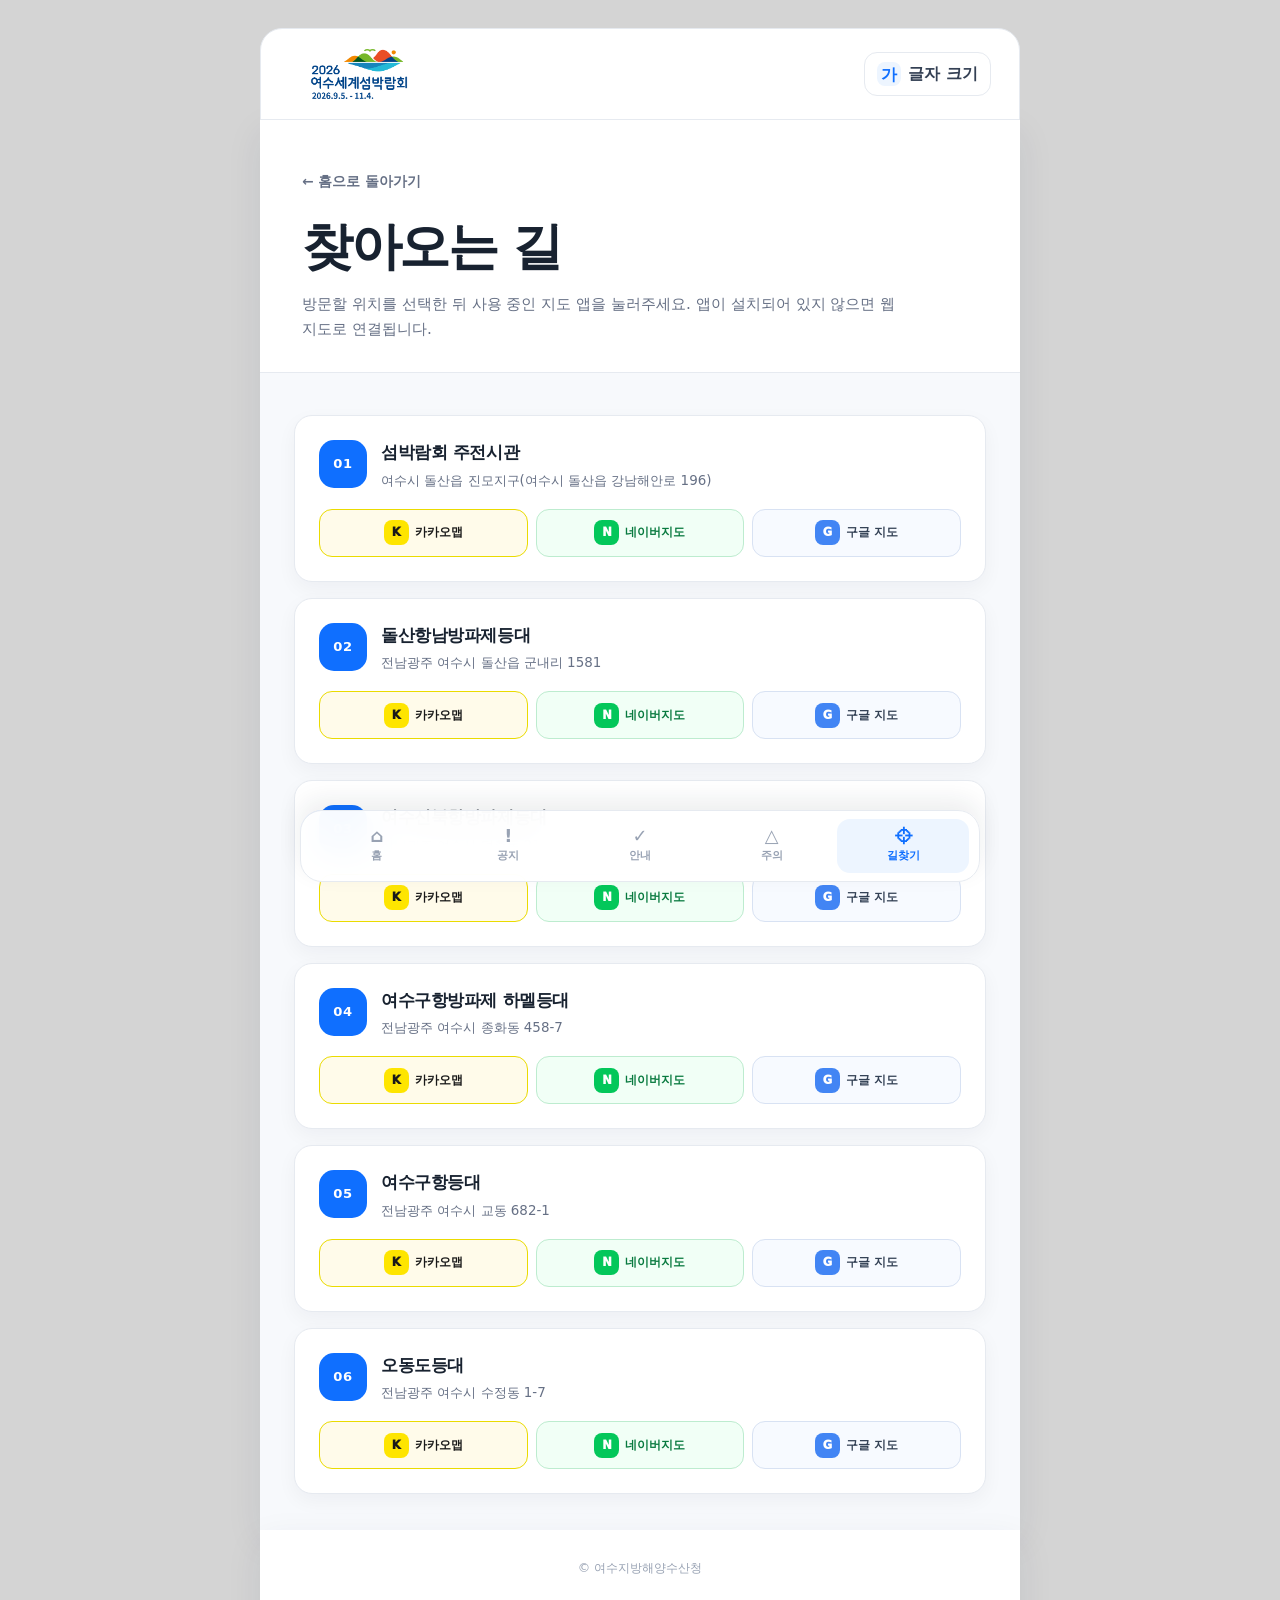
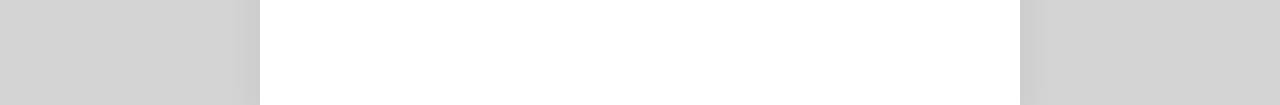
==== navigator.html @ f9932576 "Add files via upload" ====
<!doctype html>
<html lang="ko">
<head>
  <meta charset="utf-8" />
  <meta name="viewport" content="width=device-width, initial-scale=1, viewport-fit=cover" />
  <meta name="theme-color" content="#0f6fff" />
  <meta name="description" content="등대 스탬프 투어 찾아오는 길" />
  <title>찾아오는 길 | 등대 스탬프 투어</title>
  <link rel="stylesheet" href="assets/style.css" />
</head>
<body>
  <a class="skip-link" href="#main">본문 바로가기</a>

  <header class="topbar">
    <div class="topbar__inner">
      <a class="brand" href="index.html#home" aria-label="홈으로 이동">
        <img class="brand__logo" src="assets/logo.png" alt="등대 로고" />
      </a>

      <button class="size-button" id="sizeButton" type="button" aria-haspopup="true" aria-expanded="false">
        <span aria-hidden="true">가</span>
        <span>글자 크기</span>
      </button>
    </div>

    <div class="size-panel" id="sizePanel" hidden>
      <div class="size-panel__inner" role="group" aria-label="글자 크기 설정">
        <button type="button" data-font-size="small">작게</button>
        <button type="button" data-font-size="normal" class="is-active">중간</button>
        <button type="button" data-font-size="large">크게</button>
      </div>
    </div>
  </header>

  <main id="main" class="directions-page">
    <section class="directions-hero" aria-labelledby="directions-title">
      <a class="back-link" href="index.html#home">← 홈으로 돌아가기</a>
      <h1 id="directions-title">찾아오는 길</h1>
      <p>방문할 위치를 선택한 뒤 사용 중인 지도 앱을 눌러주세요. 앱이 설치되어 있지 않으면 웹 지도로 연결됩니다.</p>
    </section>

    <section class="location-section" aria-label="방문 위치 6곳">
        <article class="location-card">
          <div class="location-card__top">
            <span class="location-card__number">01</span>
            <div>
              <h2>섬박람회 주전시관</h2>
              <p>여수시 돌산읍 진모지구(여수시 돌산읍 강남해안로 196)</p>
            </div>
          </div>
          <div class="map-links" aria-label="섬박람회 주전시관 지도 앱 선택">
            <a class="map-link map-link--kakao" href="https://kko.to/amOU0Bda1K" target="_blank" rel="noopener noreferrer">
              <span aria-hidden="true">K</span>
              <strong>카카오맵</strong>
            </a>
            <a class="map-link map-link--naver" href="https://naver.me/xgN2xpvD" data-map-app="naver" data-query="2026 여수세계섬박람회 주전시관 돌산 진모지구" target="_blank" rel="noopener noreferrer">
              <span aria-hidden="true">N</span>
              <strong>네이버지도</strong>
            </a>
            <a class="map-link map-link--google" href="https://maps.app.goo.gl/Ly53CxKWRduVrEa26" target="_blank" rel="noopener noreferrer">
              <span aria-hidden="true">G</span>
              <strong>구글 지도</strong>
            </a>
          </div>
        </article>

        <article class="location-card">
          <div class="location-card__top">
            <span class="location-card__number">02</span>
            <div>
              <h2>돌산항남방파제등대</h2>
              <p>전남광주 여수시 돌산읍 군내리 1581</p>
            </div>
          </div>
          <div class="map-links" aria-label="돌산항남방파제등대 지도 앱 선택">
            <a class="map-link map-link--kakao" href="https://kko.to/vy3U2Gr7LW" target="_blank" rel="noopener noreferrer">
              <span aria-hidden="true">K</span>
              <strong>카카오맵</strong>
            </a>
            <a class="map-link map-link--naver" href="https://naver.me/x3HeuIzG" data-map-app="naver" data-query="전남 여수시 돌산항남방파제등대" target="_blank" rel="noopener noreferrer">
              <span aria-hidden="true">N</span>
              <strong>네이버지도</strong>
            </a>
            <a class="map-link map-link--google" href="https://maps.app.goo.gl/JdUj517x11EHz7at6" target="_blank" rel="noopener noreferrer">
              <span aria-hidden="true">G</span>
              <strong>구글 지도</strong>
            </a>
          </div>
        </article>

        <article class="location-card">
          <div class="location-card__top">
            <span class="location-card__number">03</span>
            <div>
              <h2>여수신북항방파제등대</h2>
              <p>전남광주 여수시 덕충동 2101</p>
            </div>
          </div>
          <div class="map-links" aria-label="여수신북항방파제등대 지도 앱 선택">
            <a class="map-link map-link--kakao" href="https://kko.to/wto4YJnN1u" target="_blank" rel="noopener noreferrer">
              <span aria-hidden="true">K</span>
              <strong>카카오맵</strong>
            </a>
            <a class="map-link map-link--naver" href="https://naver.me/G8fBIn9X" data-map-app="naver" data-query="전남 여수시 여수신북항방파제등대" target="_blank" rel="noopener noreferrer">
              <span aria-hidden="true">N</span>
              <strong>네이버지도</strong>
            </a>
            <a class="map-link map-link--google" href="https://maps.app.goo.gl/259qPGSREyoERhuL6" target="_blank" rel="noopener noreferrer">
              <span aria-hidden="true">G</span>
              <strong>구글 지도</strong>
            </a>
          </div>
        </article>

        <article class="location-card">
          <div class="location-card__top">
            <span class="location-card__number">04</span>
            <div>
              <h2>여수구항방파제 하멜등대</h2>
              <p>전남광주 여수시 종화동 458-7</p>
            </div>
          </div>
          <div class="map-links" aria-label="여수구항방파제 하멜등대 지도 앱 선택">
            <a class="map-link map-link--kakao" href="https://kko.to/TxDoI_19vd" target="_blank" rel="noopener noreferrer">
              <span aria-hidden="true">K</span>
              <strong>카카오맵</strong>
            </a>
            <a class="map-link map-link--naver" href="https://naver.me/x5GoLZUH" data-map-app="naver" data-query="전남 여수시 여수구항방파제 하멜등대" target="_blank" rel="noopener noreferrer">
              <span aria-hidden="true">N</span>
              <strong>네이버지도</strong>
            </a>
            <a class="map-link map-link--google" href="https://maps.app.goo.gl/F24qaDRRSX5vLb628" target="_blank" rel="noopener noreferrer">
              <span aria-hidden="true">G</span>
              <strong>구글 지도</strong>
            </a>
          </div>
        </article>

        <article class="location-card">
          <div class="location-card__top">
            <span class="location-card__number">05</span>
            <div>
              <h2>여수구항등대</h2>
              <p>전남광주 여수시 교동 682-1</p>
            </div>
          </div>
          <div class="map-links" aria-label="여수구항등대 지도 앱 선택">
            <a class="map-link map-link--kakao" href="https://kko.to/DlhVWJBkNm" target="_blank" rel="noopener noreferrer">
              <span aria-hidden="true">K</span>
              <strong>카카오맵</strong>
            </a>
            <a class="map-link map-link--naver" href="https://naver.me/xKEUHQes" data-map-app="naver" data-query="전남 여수시 여수구항등대" target="_blank" rel="noopener noreferrer">
              <span aria-hidden="true">N</span>
              <strong>네이버지도</strong>
            </a>
            <a class="map-link map-link--google" href="https://maps.app.goo.gl/nu5q4J39cWP3yvFu7" target="_blank" rel="noopener noreferrer">
              <span aria-hidden="true">G</span>
              <strong>구글 지도</strong>
            </a>
          </div>
        </article>

        <article class="location-card">
          <div class="location-card__top">
            <span class="location-card__number">06</span>
            <div>
              <h2>오동도등대</h2>
              <p>전남광주 여수시 수정동 1-7</p>
            </div>
          </div>
          <div class="map-links" aria-label="오동도등대 지도 앱 선택">
            <a class="map-link map-link--kakao" href="https://kko.to/uJh3fwNzpU" target="_blank" rel="noopener noreferrer">
              <span aria-hidden="true">K</span>
              <strong>카카오맵</strong>
            </a>
            <a class="map-link map-link--naver" href="https://naver.me/FnmraBPD" data-map-app="naver" data-query="전남 여수시 오동도등대" target="_blank" rel="noopener noreferrer">
              <span aria-hidden="true">N</span>
              <strong>네이버지도</strong>
            </a>
            <a class="map-link map-link--google" href="https://maps.app.goo.gl/HqZv8iDyBfsGEZZH8" target="_blank" rel="noopener noreferrer">
              <span aria-hidden="true">G</span>
              <strong>구글 지도</strong>
            </a>
          </div>
        </article>
    </section>
  </main>

  <nav class="bottom-nav" aria-label="주요 메뉴">
    <a href="index.html#home">
      <span aria-hidden="true">⌂</span>
      <small>홈</small>
    </a>
    <a href="index.html#notice-title">
      <span aria-hidden="true">!</span>
      <small>공지</small>
    </a>
    <a href="index.html#guide-title">
      <span aria-hidden="true">✓</span>
      <small>안내</small>
    </a>
    <a href="index.html#caution-title">
      <span aria-hidden="true">△</span>
      <small>주의</small>
    </a>
    <a href="directions.html" class="is-active" aria-current="page">
      <span aria-hidden="true">⌖</span>
      <small>길찾기</small>
    </a>
  </nav>

  <footer class="footer">
    <p>© 여수지방해양수산청</p>
  </footer>

  <script src="assets/app.js"></script>
</body>
</html>
---- assets/style.css ----
:root {
  --font-scale: 1;
  --page-width: 760px;
  --primary: #0f6fff;
  --primary-dark: #0756cc;
  --text: #182230;
  --muted: #667085;
  --line: #e6eaf0;
  --surface: #ffffff;
  --soft: #f5f8fc;
  --warning: #fff8e6;
  --warning-line: #f4c95d;
  --shadow: 0 12px 34px rgba(23, 43, 77, 0.08);
  --radius-lg: 24px;
  --radius-md: 18px;
  --safe-bottom: env(safe-area-inset-bottom, 0px);
}

* { box-sizing: border-box; }

html {
  scroll-behavior: smooth;
  scroll-padding-top: 16px;
  font-size: calc(16px * var(--font-scale));
}

body {
  margin: 0;
  color: var(--text);
  background: #ffffff;
  font-family: Pretendard, "Noto Sans KR", "Apple SD Gothic Neo", system-ui, -apple-system, BlinkMacSystemFont, "Segoe UI", sans-serif;
  line-height: 1.65;
  word-break: keep-all;
  -webkit-font-smoothing: antialiased;
}

/*
  assets/background.jpg

body {
  background-image: url("./background.jpg");
  background-position: center;
  background-size: cover;
  background-repeat: no-repeat;
  background-attachment: fixed;
}
*/
/* 배경 색 변경 */
body{
  background: #d4d4d4;
  background-size: cover;
  background-repeat: no-repeat;
  background-attachment: fixed;
}

a { color: inherit; }
button, a { -webkit-tap-highlight-color: transparent; }
button { font: inherit; }

.skip-link {
  position: fixed;
  top: -100px;
  left: 16px;
  z-index: 1000;
  padding: 10px 14px;
  border-radius: 10px;
  color: #fff;
  background: #111827;
}
.skip-link:focus { top: 12px; }

/* 배경 색 변경 */
.topbar {
  position: relative;
  z-index: 1;
  border-bottom: 1px solid var(--line);
  background: #fff;
}

.topbar__inner {
  width: min(100%, var(--page-width));
  min-height: 74px;
  margin: 0 auto;
  padding: 10px clamp(18px, 4vw, 28px);
  display: flex;
  align-items: center;
  justify-content: space-between;
  gap: 16px;
}

.brand {
  flex: 0 0 auto;
  display: inline-flex;
  align-items: center;
  text-decoration: none;
}

.brand__logo {
  display: block;
  width: 140px;
  height: 70px;
  object-fit: contain;
}

.size-button {
  min-height: 42px;
  flex: 0 0 auto;
  padding: 8px 12px;
  display: inline-flex;
  align-items: center;
  gap: 7px;
  border: 1px solid var(--line);
  border-radius: 13px;
  color: #344054;
  background: #fff;
  cursor: pointer;
  font-weight: 700;
}

.size-button:hover { background: #f8fafc; }

.size-button span:first-child {
  width: 24px;
  height: 24px;
  display: grid;
  place-items: center;
  border-radius: 8px;
  color: var(--primary);
  background: #edf5ff;
}

.size-panel {
  border-top: 1px solid var(--line);
  background: #fff;
}

.size-panel__inner {
  width: min(100%, var(--page-width));
  margin: 0 auto;
  padding: 10px clamp(18px, 4vw, 28px) 14px;
  display: grid;
  grid-template-columns: repeat(3, 1fr);
  gap: 8px;
}

.size-panel button {
  min-height: 42px;
  border: 1px solid var(--line);
  border-radius: 12px;
  background: #fff;
  cursor: pointer;
  font-weight: 750;
}

.size-panel button.is-active {
  border-color: var(--primary);
  color: var(--primary);
  background: #edf5ff;
}

main,
.footer {
  width: min(100%, var(--page-width));
  margin: 0 auto;
  background: var(--surface);
}

/* 배경 색 변경 */
.hero {
  padding: clamp(30px, 6vw, 48px) clamp(20px, 5vw, 42px);
  color: var(--text);
  border-bottom: 1px solid var(--line);
  /* background: #fff; */
}

.hero::after { content: none; }

.hero__content { position: relative; z-index: 1; }

.hero__eyebrow {
  display: inline-block;
  margin-bottom: 11px;
  color: var(--primary);
  font-size: 0.76rem;
  font-weight: 800;
  letter-spacing: 0.18em;
}

.hero h1 {
  margin: 0;
  font-size: clamp(2rem, 7vw, 3.35rem);
  line-height: 1.17;
  letter-spacing: -0.045em;
}

.hero p {
  max-width: 560px;
  margin: 16px 0 0;
  color: var(--muted);
  font-size: 1rem;
}

.hero__actions { margin-top: 30px; }

.kakao-button {
  width: 100%;
  min-height: 76px;
  padding: 14px 16px;
  display: grid;
  grid-template-columns: 44px 1fr auto;
  align-items: center;
  gap: 13px;
  border-radius: 19px;
  color: #191919;
  background: #fee500;
  text-decoration: none;
  box-shadow: 0 14px 28px rgba(38, 43, 55, 0.2);
  transition: transform 0.18s ease, box-shadow 0.18s ease;
}

.kakao-button:hover,
.kakao-button:focus-visible {
  transform: translateY(-2px);
  box-shadow: 0 18px 34px rgba(38, 43, 55, 0.25);
}

.kakao-button svg {
  width: 42px;
  height: 42px;
  fill: #191919;
}

.kakao-button span:nth-child(2) {
  min-width: 0;
  display: flex;
  flex-direction: column;
}

.kakao-button strong { font-size: 1rem; }
.kakao-button small { margin-top: 2px; color: rgba(25, 25, 25, 0.68); font-size: 0.78rem; }
.kakao-button .arrow { font-size: 1.35rem; font-weight: 900; }

/* 배경 색 변경 밑에까지 둘 다 */
.content-section {
  padding: clamp(38px, 7vw, 58px) clamp(20px, 5vw, 42px);
  border-bottom: 1px solid var(--line);
  background: #fff;
}
.content-section--soft { background: #fff; }

.section-heading {
  margin-bottom: 22px;
  display: flex;
  align-items: center;
  gap: 13px;
}

.section-heading__icon {
  width: 46px;
  height: 46px;
  flex: 0 0 46px;
  display: grid;
  place-items: center;
  border-radius: 15px;
  font-size: 1.2rem;
  font-weight: 900;
}

.section-heading__icon.notice { color: #d84848; background: #fff0f0; }
.section-heading__icon.guide { color: #087a4d; background: #e9f9f1; }
.section-heading__icon.caution { color: #946200; background: #fff5d9; }

.section-heading p {
  margin: 0 0 1px;
  color: var(--primary);
  font-size: 0.72rem;
  font-weight: 850;
  letter-spacing: 0.13em;
}

.section-heading h2 {
  margin: 0;
  font-size: clamp(1.35rem, 4.5vw, 1.8rem);
  line-height: 1.25;
  letter-spacing: -0.03em;
}

.card-list { display: grid; gap: 14px; }

.info-card {
  padding: clamp(19px, 4vw, 24px);
  border: 1px solid var(--line);
  border-radius: var(--radius-md);
  background: #fff;
  box-shadow: 0 7px 20px rgba(16, 24, 40, 0.045);
}

.info-card__meta {
  margin-bottom: 10px;
  display: flex;
  align-items: center;
  justify-content: space-between;
  gap: 12px;
}

.info-card time { color: #98a2b3; font-size: 0.78rem; }

.badge {
  display: inline-flex;
  align-items: center;
  min-height: 25px;
  padding: 3px 9px;
  border-radius: 999px;
  color: var(--primary);
  background: #edf5ff;
  font-size: 0.72rem;
  font-weight: 800;
}

.badge--important { color: #c43232; background: #fff0f0; }
.info-card h3 { margin: 0; font-size: 1.06rem; letter-spacing: -0.02em; }
.info-card p { margin: 8px 0 0; color: var(--muted); font-size: 0.91rem; }

.step-list {
  margin: 0;
  padding: 0;
  list-style: none;
  display: grid;
  gap: 13px;
}

.step-list li {
  padding: 17px;
  display: grid;
  grid-template-columns: 38px 1fr;
  gap: 13px;
  border: 1px solid #deebfa;
  border-radius: 17px;
  background: #fff;
}

.step-list__number {
  width: 38px;
  height: 38px;
  display: grid;
  place-items: center;
  border-radius: 13px;
  color: #fff;
  background: var(--primary);
  font-size: 0.9rem;
  font-weight: 850;
}

.step-list h3 { margin: 1px 0 0; font-size: 1rem; }
.step-list p { margin: 5px 0 0; color: var(--muted); font-size: 0.88rem; }

.caution-box {
  padding: 20px 20px 20px 22px;
  border: 1px solid var(--warning-line);
  border-radius: var(--radius-md);
  background: var(--warning);
}

.caution-box ul { margin: 0; padding-left: 1.25rem; }
.caution-box li + li { margin-top: 8px; }
.caution-box li::marker { color: #b57900; }

/* 배경 색 변경 */
.footer {
  padding: 28px 20px calc(102px + var(--safe-bottom));
  color: #98a2b3;
  background: #fff;
  text-align: center;
  font-size: 0.78rem;
}
.footer p { margin: 0; }

.bottom-nav {
  position: fixed;
  z-index: 60;
  left: 50%;
  bottom: 0;
  width: min(100%, var(--page-width));
  min-height: calc(70px + var(--safe-bottom));
  padding: 8px 10px calc(8px + var(--safe-bottom));
  display: grid;
  grid-template-columns: repeat(5, 1fr);
  border-top: 1px solid var(--line);
  background: rgba(255, 255, 255, 0.96);
  box-shadow: 0 -10px 24px rgba(31, 41, 55, 0.08);
  backdrop-filter: blur(18px);
  transform: translateX(-50%);
}

.bottom-nav a {
  min-height: 54px;
  display: flex;
  flex-direction: column;
  align-items: center;
  justify-content: center;
  gap: 3px;
  border-radius: 13px;
  color: #98a2b3;
  text-decoration: none;
  font-weight: 800;
}

.bottom-nav a span { font-size: 1.12rem; line-height: 1; }
.bottom-nav a small { font-size: 0.68rem; }
.bottom-nav a.is-active { color: var(--primary); background: #edf5ff; }

@media (min-width: 820px) {
  body { padding: 28px 0 0; }
  .topbar { position: relative; top: auto; width: min(calc(100% - 36px), var(--page-width)); margin: 0 auto; border: 1px solid var(--line); border-radius: 22px 22px 0 0; }
  main { box-shadow: var(--shadow); }
  .hero { border-radius: 0; }
  .footer { box-shadow: var(--shadow); }
  .bottom-nav { bottom: 18px; width: min(calc(100% - 36px), 680px); border: 1px solid var(--line); border-radius: 22px; }
  .footer { padding-bottom: 126px; }
}

@media (max-width: 430px) {
  .size-button span:last-child { display: none; }
  .size-button { padding: 8px; }
  .hero { padding-top: 42px; }
}



/* 찾아오는 길 바로가기 */
.directions-button {
  width: 100%;
  min-height: 70px;
  margin-top: 12px;
  padding: 13px 16px;
  display: grid;
  grid-template-columns: 42px 1fr auto;
  align-items: center;
  gap: 13px;
  border: 1px solid #cfe0f8;
  border-radius: 19px;
  color: var(--primary-dark);
  background: #f7fbff;
  text-decoration: none;
  transition: transform 0.18s ease, border-color 0.18s ease, background 0.18s ease;
}

.directions-button:hover,
.directions-button:focus-visible {
  transform: translateY(-2px);
  border-color: var(--primary);
  background: #edf5ff;
}

.directions-button__icon {
  width: 42px;
  height: 42px;
  display: grid;
  place-items: center;
  border-radius: 14px;
  color: #fff;
  background: var(--primary);
  font-size: 1.3rem;
  font-weight: 900;
}

.directions-button span:nth-child(2) {
  min-width: 0;
  display: flex;
  flex-direction: column;
}

.directions-button strong { font-size: 1rem; }
.directions-button small { margin-top: 2px; color: var(--muted); font-size: 0.78rem; }
.directions-button .arrow { font-size: 1.35rem; font-weight: 900; }

/* 찾아오는 길 페이지 */
.directions-page { min-height: 100vh; }

.directions-hero {
  padding: clamp(30px, 6vw, 48px) clamp(20px, 5vw, 42px) 30px;
  border-bottom: 1px solid var(--line);
  background: #fff;
}

.back-link {
  display: inline-flex;
  margin-bottom: 24px;
  color: var(--muted);
  text-decoration: none;
  font-size: 0.86rem;
  font-weight: 750;
}

.back-link:hover,
.back-link:focus-visible { color: var(--primary); }

.directions-hero h1 {
  margin: 0;
  font-size: clamp(2rem, 7vw, 3.2rem);
  line-height: 1.17;
  letter-spacing: -0.045em;
}

.directions-hero p {
  max-width: 600px;
  margin: 15px 0 0;
  color: var(--muted);
  font-size: 0.96rem;
}

.location-section {
  padding: clamp(24px, 5vw, 42px) clamp(16px, 4vw, 34px) calc(36px + var(--safe-bottom));
  display: grid;
  gap: 16px;
  background: #f7f9fc;
}

.location-card {
  padding: clamp(18px, 4vw, 24px);
  border: 1px solid var(--line);
  border-radius: var(--radius-md);
  background: #fff;
  box-shadow: 0 7px 20px rgba(16, 24, 40, 0.045);
}

.location-card__top {
  display: grid;
  grid-template-columns: 48px 1fr;
  align-items: start;
  gap: 14px;
}

.location-card__number {
  width: 48px;
  height: 48px;
  display: grid;
  place-items: center;
  border-radius: 15px;
  color: #fff;
  background: var(--primary);
  font-size: 0.82rem;
  font-weight: 900;
  letter-spacing: 0.04em;
}

.location-card h2 {
  margin: 1px 0 0;
  font-size: 1.08rem;
  line-height: 1.35;
  letter-spacing: -0.025em;
}

.location-card p {
  margin: 5px 0 0;
  color: var(--muted);
  font-size: 0.84rem;
}

.map-links {
  margin-top: 17px;
  display: grid;
  grid-template-columns: repeat(3, minmax(0, 1fr));
  gap: 8px;
}

.map-link {
  min-height: 48px;
  padding: 8px 6px;
  display: flex;
  align-items: center;
  justify-content: center;
  gap: 6px;
  border: 1px solid var(--line);
  border-radius: 13px;
  background: #fff;
  text-decoration: none;
  font-size: 0.74rem;
  transition: transform 0.16s ease, box-shadow 0.16s ease;
}

.map-link:hover,
.map-link:focus-visible {
  transform: translateY(-1px);
  box-shadow: 0 7px 16px rgba(16, 24, 40, 0.08);
}

.map-link span {
  width: 25px;
  height: 25px;
  flex: 0 0 25px;
  display: grid;
  place-items: center;
  border-radius: 8px;
  font-size: 0.72rem;
  font-weight: 950;
}

.map-link strong {
  overflow: hidden;
  text-overflow: ellipsis;
  white-space: nowrap;
}

.map-link--kakao { border-color: #eadb00; background: #fffbea; color: #191919; }
.map-link--kakao span { background: #fee500; color: #191919; }
.map-link--naver { border-color: #bdeccf; background: #f1fff6; color: #087a3f; }
.map-link--naver span { background: #03c75a; color: #fff; }
.map-link--google { border-color: #d8e2f3; background: #f7faff; color: #334155; }
.map-link--google span { background: #4285f4; color: #fff; }

@media (max-width: 390px) {
  .map-links { grid-template-columns: 1fr; }
  .map-link { justify-content: flex-start; padding: 10px 14px; font-size: 0.82rem; }
}

@media (prefers-reduced-motion: reduce) {
  html { scroll-behavior: auto; }
  *, *::before, *::after { transition: none !important; animation: none !important; }
}
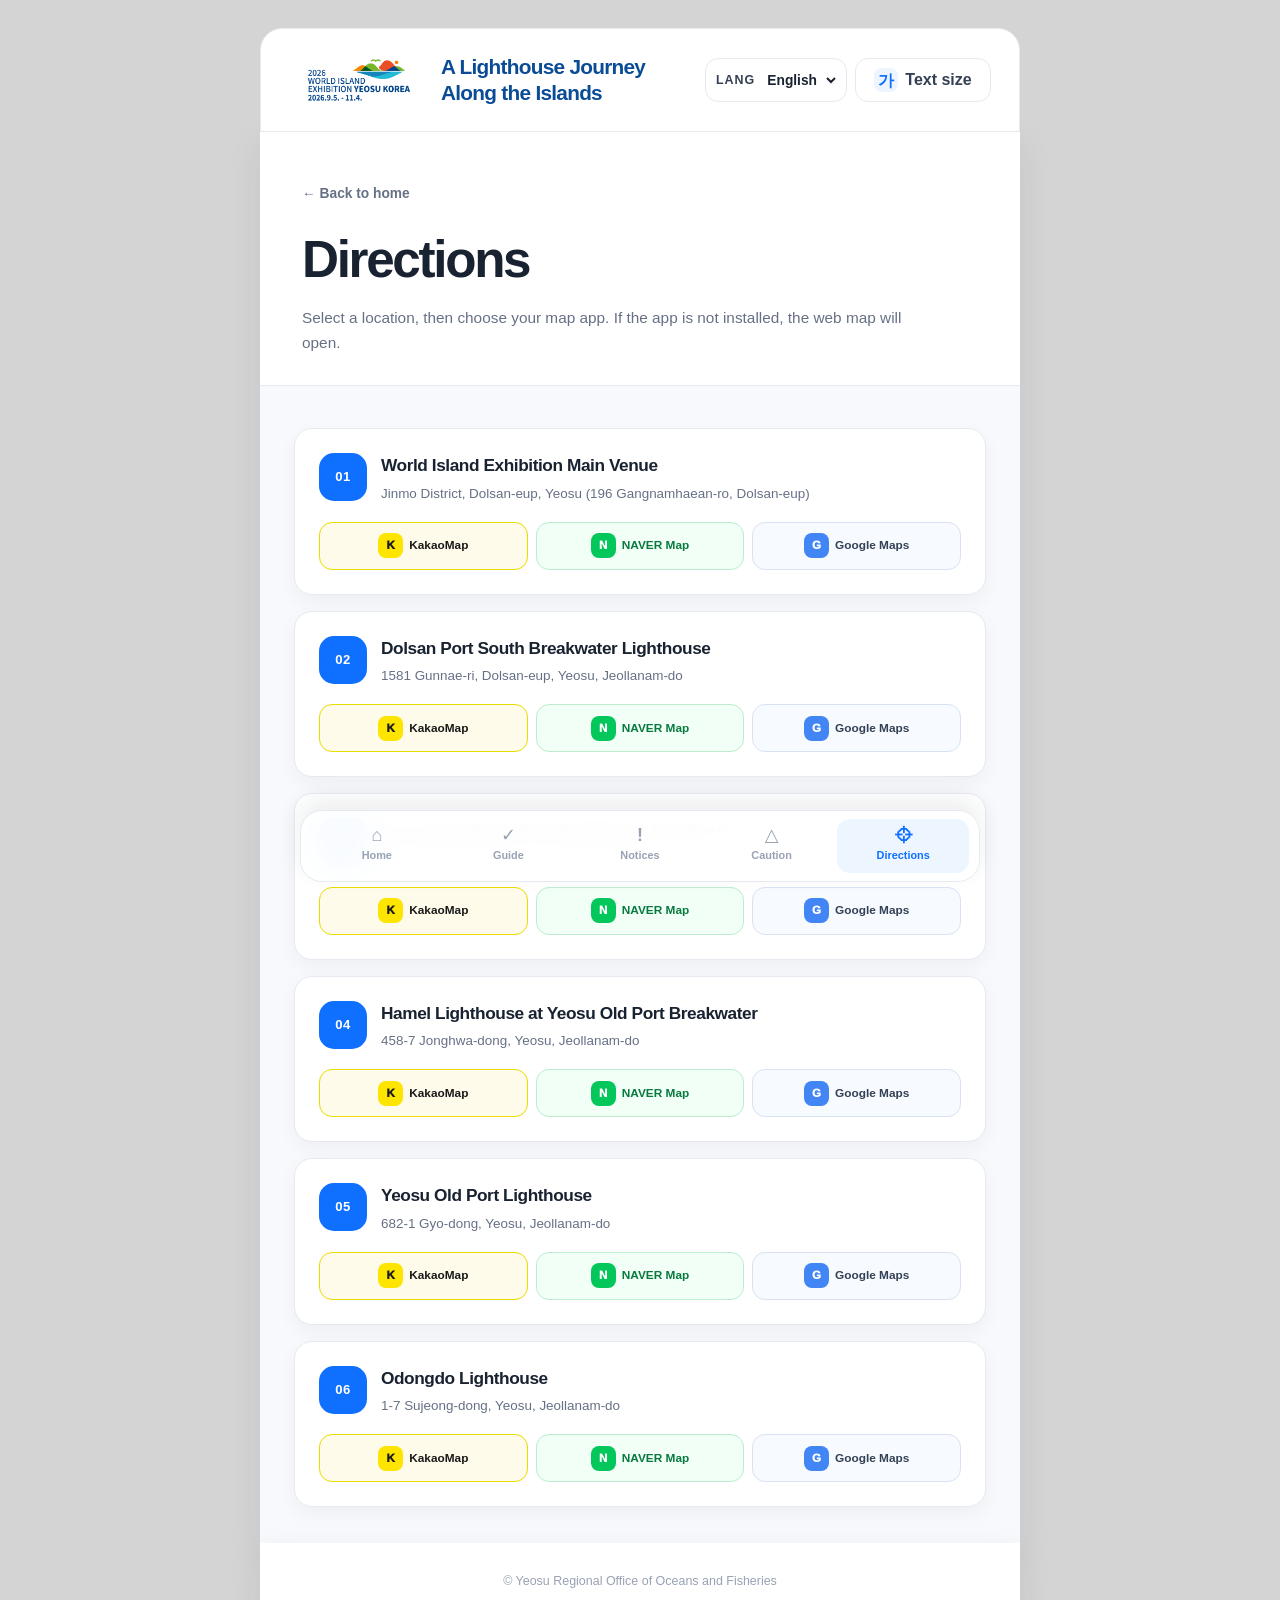
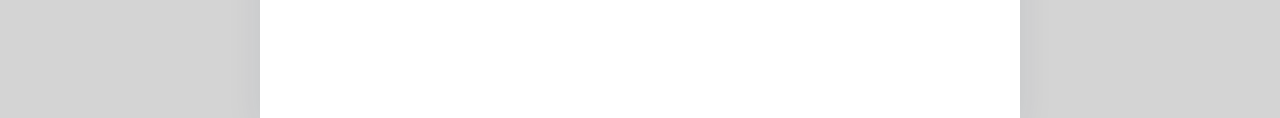
==== commit c760d6b4: "Add files via upload" ====
--- a/navigator.html
+++ b/navigator.html
@@ -1,218 +1,161 @@
 <!doctype html>
 <html lang="ko">
+
 <head>
-  <meta charset="utf-8" />
-  <meta name="viewport" content="width=device-width, initial-scale=1, viewport-fit=cover" />
-  <meta name="theme-color" content="#0f6fff" />
-  <meta name="description" content="등대 스탬프 투어 찾아오는 길" />
-  <title>찾아오는 길 | 등대 스탬프 투어</title>
-  <link rel="stylesheet" href="assets/style.css" />
+    <meta charset="utf-8" />
+    <meta name="viewport" content="width=device-width,initial-scale=1,viewport-fit=cover" />
+    <meta name="theme-color" content="#0f6fff" />
+    <meta name="description" content="섬 따라 등대 한바퀴 찾아오는 길" />
+    <title>찾아오는 길 | 섬 따라 등대 한바퀴</title>
+    <link rel="stylesheet" href="assets/style.css" />
+    <script src="assets/lang.js" defer></script>
 </head>
+
 <body>
-  <a class="skip-link" href="#main">본문 바로가기</a>
+    <a class="skip-link" href="#main" data-i18n="skip">본문 바로가기</a>
+    <header class="topbar">
+        <div class="topbar__inner"><a class="brand" href="index.html#home" data-i18n-aria="homeAria"
+                aria-label="홈으로 이동"><img class="brand__logo" src="assets/logo-ko.png" alt="2026 여수세계섬박람회" /><span
+                    class="brand__title" data-i18n="tourTitle">섬 따라 등대 한바퀴</span></a>
+            <div class="topbar__controls"><label class="language-control"><span
+                        class="language-label">LANG</span><select class="language-select" aria-label="언어 선택">
+                        <option value="ko">한국어</option>
+                        <option value="en">English</option>
+                        <option value="ja">日本語</option>
+                        <option value="zh">中文</option>
+                    </select></label><button class="size-button" id="sizeButton" type="button" aria-haspopup="true"
+                    aria-expanded="false"><span aria-hidden="true">가</span><span data-i18n="fontSize">글자
+                        크기</span></button></div>
+        </div>
+        <div class="size-panel" id="sizePanel" hidden>
+            <div class="size-panel__inner" role="group" data-i18n-aria="fontGroup"><button type="button"
+                    data-font-size="small" data-i18n="small">작게</button><button type="button" data-font-size="normal"
+                    class="is-active" data-i18n="normal">중간</button><button type="button" data-font-size="large"
+                    data-i18n="large">크게</button></div>
+        </div>
+    </header>
+    <main id="main" class="directions-page">
+        <section class="directions-hero" aria-labelledby="directions-title"><a class="back-link" href="index.html#home"
+                data-i18n="backHome">← 홈으로 돌아가기</a>
+            <h1 id="directions-title" data-i18n="directionsTitle">찾아오는 길</h1>
+            <p data-i18n="directionsIntro"></p>
+        </section>
+        <section class="location-section" data-i18n-aria="locationsAria">
+            <article class="location-card">
+                <div class="location-card__top"><span class="location-card__number">01</span>
+                    <div>
+                        <h2 data-i18n="loc1"></h2>
+                        <p data-i18n="addr1"></p>
+                    </div>
+                </div>
+                <div class="map-links" data-i18n-aria="mapChoice" aria-label="지도 앱 선택"><a
+                        class="map-link map-link--kakao" href="https://kko.to/amOU0Bda1K" target="_blank"
+                        rel="noopener noreferrer"><span aria-hidden="true">K</span><strong
+                            data-i18n="kakaoMap"></strong></a><a class="map-link map-link--naver"
+                        href="https://naver.me/xgN2xpvD" data-map-app="naver" data-query="2026 여수세계섬박람회 주전시관 돌산 진모지구"
+                        target="_blank" rel="noopener noreferrer"><span aria-hidden="true">N</span><strong
+                            data-i18n="naverMap"></strong></a><a class="map-link map-link--google"
+                        href="https://maps.app.goo.gl/Ly53CxKWRduVrEa26" target="_blank" rel="noopener noreferrer"><span
+                            aria-hidden="true">G</span><strong data-i18n="googleMap"></strong></a></div>
+            </article>
+            <article class="location-card">
+                <div class="location-card__top"><span class="location-card__number">02</span>
+                    <div>
+                        <h2 data-i18n="loc2"></h2>
+                        <p data-i18n="addr2"></p>
+                    </div>
+                </div>
+                <div class="map-links" data-i18n-aria="mapChoice" aria-label="지도 앱 선택"><a
+                        class="map-link map-link--kakao" href="https://kko.to/vy3U2Gr7LW" target="_blank"
+                        rel="noopener noreferrer"><span aria-hidden="true">K</span><strong
+                            data-i18n="kakaoMap"></strong></a><a class="map-link map-link--naver"
+                        href="https://naver.me/x3HeuIzG" data-map-app="naver" data-query="전남 여수시 돌산항남방파제등대"
+                        target="_blank" rel="noopener noreferrer"><span aria-hidden="true">N</span><strong
+                            data-i18n="naverMap"></strong></a><a class="map-link map-link--google"
+                        href="https://maps.app.goo.gl/JdUj517x11EHz7at6" target="_blank" rel="noopener noreferrer"><span
+                            aria-hidden="true">G</span><strong data-i18n="googleMap"></strong></a></div>
+            </article>
+            <article class="location-card">
+                <div class="location-card__top"><span class="location-card__number">03</span>
+                    <div>
+                        <h2 data-i18n="loc3"></h2>
+                        <p data-i18n="addr3"></p>
+                    </div>
+                </div>
+                <div class="map-links" data-i18n-aria="mapChoice" aria-label="지도 앱 선택"><a
+                        class="map-link map-link--kakao" href="https://kko.to/wto4YJnN1u" target="_blank"
+                        rel="noopener noreferrer"><span aria-hidden="true">K</span><strong
+                            data-i18n="kakaoMap"></strong></a><a class="map-link map-link--naver"
+                        href="https://naver.me/G8fBIn9X" data-map-app="naver" data-query="전남 여수시 여수신북항방파제등대"
+                        target="_blank" rel="noopener noreferrer"><span aria-hidden="true">N</span><strong
+                            data-i18n="naverMap"></strong></a><a class="map-link map-link--google"
+                        href="https://maps.app.goo.gl/259qPGSREyoERhuL6" target="_blank" rel="noopener noreferrer"><span
+                            aria-hidden="true">G</span><strong data-i18n="googleMap"></strong></a></div>
+            </article>
+            <article class="location-card">
+                <div class="location-card__top"><span class="location-card__number">04</span>
+                    <div>
+                        <h2 data-i18n="loc4"></h2>
+                        <p data-i18n="addr4"></p>
+                    </div>
+                </div>
+                <div class="map-links" data-i18n-aria="mapChoice" aria-label="지도 앱 선택"><a
+                        class="map-link map-link--kakao" href="https://kko.to/TxDoI_19vd" target="_blank"
+                        rel="noopener noreferrer"><span aria-hidden="true">K</span><strong
+                            data-i18n="kakaoMap"></strong></a><a class="map-link map-link--naver"
+                        href="https://naver.me/x5GoLZUH" data-map-app="naver" data-query="전남 여수시 여수구항방파제 하멜등대"
+                        target="_blank" rel="noopener noreferrer"><span aria-hidden="true">N</span><strong
+                            data-i18n="naverMap"></strong></a><a class="map-link map-link--google"
+                        href="https://maps.app.goo.gl/F24qaDRRSX5vLb628" target="_blank" rel="noopener noreferrer"><span
+                            aria-hidden="true">G</span><strong data-i18n="googleMap"></strong></a></div>
+            </article>
+            <article class="location-card">
+                <div class="location-card__top"><span class="location-card__number">05</span>
+                    <div>
+                        <h2 data-i18n="loc5"></h2>
+                        <p data-i18n="addr5"></p>
+                    </div>
+                </div>
+                <div class="map-links" data-i18n-aria="mapChoice" aria-label="지도 앱 선택"><a
+                        class="map-link map-link--kakao" href="https://kko.to/DlhVWJBkNm" target="_blank"
+                        rel="noopener noreferrer"><span aria-hidden="true">K</span><strong
+                            data-i18n="kakaoMap"></strong></a><a class="map-link map-link--naver"
+                        href="https://naver.me/xKEUHQes" data-map-app="naver" data-query="전남 여수시 여수구항등대" target="_blank"
+                        rel="noopener noreferrer"><span aria-hidden="true">N</span><strong
+                            data-i18n="naverMap"></strong></a><a class="map-link map-link--google"
+                        href="https://maps.app.goo.gl/nu5q4J39cWP3yvFu7" target="_blank" rel="noopener noreferrer"><span
+                            aria-hidden="true">G</span><strong data-i18n="googleMap"></strong></a></div>
+            </article>
+            <article class="location-card">
+                <div class="location-card__top"><span class="location-card__number">06</span>
+                    <div>
+                        <h2 data-i18n="loc6"></h2>
+                        <p data-i18n="addr6"></p>
+                    </div>
+                </div>
+                <div class="map-links" data-i18n-aria="mapChoice" aria-label="지도 앱 선택"><a
+                        class="map-link map-link--kakao" href="https://kko.to/uJh3fwNzpU" target="_blank"
+                        rel="noopener noreferrer"><span aria-hidden="true">K</span><strong
+                            data-i18n="kakaoMap"></strong></a><a class="map-link map-link--naver"
+                        href="https://naver.me/FnmraBPD" data-map-app="naver" data-query="전남 여수시 오동도등대" target="_blank"
+                        rel="noopener noreferrer"><span aria-hidden="true">N</span><strong
+                            data-i18n="naverMap"></strong></a><a class="map-link map-link--google"
+                        href="https://maps.app.goo.gl/HqZv8iDyBfsGEZZH8" target="_blank" rel="noopener noreferrer"><span
+                            aria-hidden="true">G</span><strong data-i18n="googleMap"></strong></a></div>
+            </article>
+        </section>
+    </main>
+    <nav class="bottom-nav" data-i18n-aria="navMain"><a href="index.html#home"><span aria-hidden="true">⌂</span><small
+                data-i18n="home">홈</small></a><a href="index.html#guide-title"><span aria-hidden="true">✓</span><small
+                data-i18n="navGuide">안내</small></a><a href="index.html#notice-title"><span
+                aria-hidden="true">!</span><small data-i18n="navNotice">공지</small></a><a
+            href="index.html#caution-title"><span aria-hidden="true">△</span><small
+                data-i18n="navCaution">주의</small></a><a href="navigator.html" class="is-active"
+            aria-current="page"><span aria-hidden="true">⌖</span><small data-i18n="navDirections">길찾기</small></a></nav>
+    <footer class="footer">
+        <p data-i18n="footer">© 여수지방해양수산청</p>
+    </footer>
+    <script src="assets/app.js"></script>
+</body>
 
-  <header class="topbar">
-    <div class="topbar__inner">
-      <a class="brand" href="index.html#home" aria-label="홈으로 이동">
-        <img class="brand__logo" src="assets/logo.png" alt="등대 로고" />
-      </a>
-
-      <button class="size-button" id="sizeButton" type="button" aria-haspopup="true" aria-expanded="false">
-        <span aria-hidden="true">가</span>
-        <span>글자 크기</span>
-      </button>
-    </div>
-
-    <div class="size-panel" id="sizePanel" hidden>
-      <div class="size-panel__inner" role="group" aria-label="글자 크기 설정">
-        <button type="button" data-font-size="small">작게</button>
-        <button type="button" data-font-size="normal" class="is-active">중간</button>
-        <button type="button" data-font-size="large">크게</button>
-      </div>
-    </div>
-  </header>
-
-  <main id="main" class="directions-page">
-    <section class="directions-hero" aria-labelledby="directions-title">
-      <a class="back-link" href="index.html#home">← 홈으로 돌아가기</a>
-      <h1 id="directions-title">찾아오는 길</h1>
-      <p>방문할 위치를 선택한 뒤 사용 중인 지도 앱을 눌러주세요. 앱이 설치되어 있지 않으면 웹 지도로 연결됩니다.</p>
-    </section>
-
-    <section class="location-section" aria-label="방문 위치 6곳">
-        <article class="location-card">
-          <div class="location-card__top">
-            <span class="location-card__number">01</span>
-            <div>
-              <h2>섬박람회 주전시관</h2>
-              <p>여수시 돌산읍 진모지구(여수시 돌산읍 강남해안로 196)</p>
-            </div>
-          </div>
-          <div class="map-links" aria-label="섬박람회 주전시관 지도 앱 선택">
-            <a class="map-link map-link--kakao" href="https://kko.to/amOU0Bda1K" target="_blank" rel="noopener noreferrer">
-              <span aria-hidden="true">K</span>
-              <strong>카카오맵</strong>
-            </a>
-            <a class="map-link map-link--naver" href="https://naver.me/xgN2xpvD" data-map-app="naver" data-query="2026 여수세계섬박람회 주전시관 돌산 진모지구" target="_blank" rel="noopener noreferrer">
-              <span aria-hidden="true">N</span>
-              <strong>네이버지도</strong>
-            </a>
-            <a class="map-link map-link--google" href="https://maps.app.goo.gl/Ly53CxKWRduVrEa26" target="_blank" rel="noopener noreferrer">
-              <span aria-hidden="true">G</span>
-              <strong>구글 지도</strong>
-            </a>
-          </div>
-        </article>
-
-        <article class="location-card">
-          <div class="location-card__top">
-            <span class="location-card__number">02</span>
-            <div>
-              <h2>돌산항남방파제등대</h2>
-              <p>전남광주 여수시 돌산읍 군내리 1581</p>
-            </div>
-          </div>
-          <div class="map-links" aria-label="돌산항남방파제등대 지도 앱 선택">
-            <a class="map-link map-link--kakao" href="https://kko.to/vy3U2Gr7LW" target="_blank" rel="noopener noreferrer">
-              <span aria-hidden="true">K</span>
-              <strong>카카오맵</strong>
-            </a>
-            <a class="map-link map-link--naver" href="https://naver.me/x3HeuIzG" data-map-app="naver" data-query="전남 여수시 돌산항남방파제등대" target="_blank" rel="noopener noreferrer">
-              <span aria-hidden="true">N</span>
-              <strong>네이버지도</strong>
-            </a>
-            <a class="map-link map-link--google" href="https://maps.app.goo.gl/JdUj517x11EHz7at6" target="_blank" rel="noopener noreferrer">
-              <span aria-hidden="true">G</span>
-              <strong>구글 지도</strong>
-            </a>
-          </div>
-        </article>
-
-        <article class="location-card">
-          <div class="location-card__top">
-            <span class="location-card__number">03</span>
-            <div>
-              <h2>여수신북항방파제등대</h2>
-              <p>전남광주 여수시 덕충동 2101</p>
-            </div>
-          </div>
-          <div class="map-links" aria-label="여수신북항방파제등대 지도 앱 선택">
-            <a class="map-link map-link--kakao" href="https://kko.to/wto4YJnN1u" target="_blank" rel="noopener noreferrer">
-              <span aria-hidden="true">K</span>
-              <strong>카카오맵</strong>
-            </a>
-            <a class="map-link map-link--naver" href="https://naver.me/G8fBIn9X" data-map-app="naver" data-query="전남 여수시 여수신북항방파제등대" target="_blank" rel="noopener noreferrer">
-              <span aria-hidden="true">N</span>
-              <strong>네이버지도</strong>
-            </a>
-            <a class="map-link map-link--google" href="https://maps.app.goo.gl/259qPGSREyoERhuL6" target="_blank" rel="noopener noreferrer">
-              <span aria-hidden="true">G</span>
-              <strong>구글 지도</strong>
-            </a>
-          </div>
-        </article>
-
-        <article class="location-card">
-          <div class="location-card__top">
-            <span class="location-card__number">04</span>
-            <div>
-              <h2>여수구항방파제 하멜등대</h2>
-              <p>전남광주 여수시 종화동 458-7</p>
-            </div>
-          </div>
-          <div class="map-links" aria-label="여수구항방파제 하멜등대 지도 앱 선택">
-            <a class="map-link map-link--kakao" href="https://kko.to/TxDoI_19vd" target="_blank" rel="noopener noreferrer">
-              <span aria-hidden="true">K</span>
-              <strong>카카오맵</strong>
-            </a>
-            <a class="map-link map-link--naver" href="https://naver.me/x5GoLZUH" data-map-app="naver" data-query="전남 여수시 여수구항방파제 하멜등대" target="_blank" rel="noopener noreferrer">
-              <span aria-hidden="true">N</span>
-              <strong>네이버지도</strong>
-            </a>
-            <a class="map-link map-link--google" href="https://maps.app.goo.gl/F24qaDRRSX5vLb628" target="_blank" rel="noopener noreferrer">
-              <span aria-hidden="true">G</span>
-              <strong>구글 지도</strong>
-            </a>
-          </div>
-        </article>
-
-        <article class="location-card">
-          <div class="location-card__top">
-            <span class="location-card__number">05</span>
-            <div>
-              <h2>여수구항등대</h2>
-              <p>전남광주 여수시 교동 682-1</p>
-            </div>
-          </div>
-          <div class="map-links" aria-label="여수구항등대 지도 앱 선택">
-            <a class="map-link map-link--kakao" href="https://kko.to/DlhVWJBkNm" target="_blank" rel="noopener noreferrer">
-              <span aria-hidden="true">K</span>
-              <strong>카카오맵</strong>
-            </a>
-            <a class="map-link map-link--naver" href="https://naver.me/xKEUHQes" data-map-app="naver" data-query="전남 여수시 여수구항등대" target="_blank" rel="noopener noreferrer">
-              <span aria-hidden="true">N</span>
-              <strong>네이버지도</strong>
-            </a>
-            <a class="map-link map-link--google" href="https://maps.app.goo.gl/nu5q4J39cWP3yvFu7" target="_blank" rel="noopener noreferrer">
-              <span aria-hidden="true">G</span>
-              <strong>구글 지도</strong>
-            </a>
-          </div>
-        </article>
-
-        <article class="location-card">
-          <div class="location-card__top">
-            <span class="location-card__number">06</span>
-            <div>
-              <h2>오동도등대</h2>
-              <p>전남광주 여수시 수정동 1-7</p>
-            </div>
-          </div>
-          <div class="map-links" aria-label="오동도등대 지도 앱 선택">
-            <a class="map-link map-link--kakao" href="https://kko.to/uJh3fwNzpU" target="_blank" rel="noopener noreferrer">
-              <span aria-hidden="true">K</span>
-              <strong>카카오맵</strong>
-            </a>
-            <a class="map-link map-link--naver" href="https://naver.me/FnmraBPD" data-map-app="naver" data-query="전남 여수시 오동도등대" target="_blank" rel="noopener noreferrer">
-              <span aria-hidden="true">N</span>
-              <strong>네이버지도</strong>
-            </a>
-            <a class="map-link map-link--google" href="https://maps.app.goo.gl/HqZv8iDyBfsGEZZH8" target="_blank" rel="noopener noreferrer">
-              <span aria-hidden="true">G</span>
-              <strong>구글 지도</strong>
-            </a>
-          </div>
-        </article>
-    </section>
-  </main>
-
-  <nav class="bottom-nav" aria-label="주요 메뉴">
-    <a href="index.html#home">
-      <span aria-hidden="true">⌂</span>
-      <small>홈</small>
-    </a>
-    <a href="index.html#notice-title">
-      <span aria-hidden="true">!</span>
-      <small>공지</small>
-    </a>
-    <a href="index.html#guide-title">
-      <span aria-hidden="true">✓</span>
-      <small>안내</small>
-    </a>
-    <a href="index.html#caution-title">
-      <span aria-hidden="true">△</span>
-      <small>주의</small>
-    </a>
-    <a href="directions.html" class="is-active" aria-current="page">
-      <span aria-hidden="true">⌖</span>
-      <small>길찾기</small>
-    </a>
-  </nav>
-
-  <footer class="footer">
-    <p>© 여수지방해양수산청</p>
-  </footer>
-
-  <script src="assets/app.js"></script>
-</body>
-</html>
+</html>
--- a/assets/style.css
+++ b/assets/style.css
@@ -27,24 +27,21 @@
 body {
   margin: 0;
   color: var(--text);
-  background: #ffffff;
+  background: #d4d4d4;
   font-family: Pretendard, "Noto Sans KR", "Apple SD Gothic Neo", system-ui, -apple-system, BlinkMacSystemFont, "Segoe UI", sans-serif;
   line-height: 1.65;
   word-break: keep-all;
   -webkit-font-smoothing: antialiased;
 }
 
-/*
-  assets/background.jpg
-
-body {
+/* body {
   background-image: url("./background.jpg");
   background-position: center;
   background-size: cover;
   background-repeat: no-repeat;
   background-attachment: fixed;
-}
-*/
+} */
+
 /* 배경 색 변경 */
 body{
   background: #d4d4d4;
@@ -618,3 +615,129 @@
   html { scroll-behavior: auto; }
   *, *::before, *::after { transition: none !important; animation: none !important; }
 }
+
+/* 다국어 헤더 */
+body { font-family: var(--lang-font, Pretendard), "Noto Sans KR", "Noto Sans JP", "Noto Sans SC", "Apple SD Gothic Neo", system-ui, sans-serif; }
+.topbar__inner { min-height: 102px; align-items: center; }
+.brand { min-width: 0; gap: 14px; }
+.brand__logo { width: 178px; height: 88px; flex: 0 0 auto; }
+.brand__title { color: #0b4c97; font-size: clamp(1rem, 2.4vw, 1.3rem); font-weight: 850; line-height: 1.25; letter-spacing: -0.035em; }
+.topbar__controls { display: flex; align-items: center; justify-content: flex-end; gap: 8px; flex-wrap: wrap; }
+.language-control { min-height: 42px; padding: 6px 9px; display: inline-flex; align-items: center; gap: 7px; border: 1px solid var(--line); border-radius: 13px; color: #344054; background: #fff; font-size: .86rem; font-weight: 750; }
+.language-select { min-height: 30px; max-width: 112px; border: 0; color: #182230; background: transparent; font: inherit; cursor: pointer; outline: none; }
+
+@media (max-width: 640px) {
+  .topbar__inner { min-height: 0; padding-top: 8px; padding-bottom: 8px; align-items: stretch; flex-direction: column; gap: 8px; }
+  .brand { width: 100%; justify-content: flex-start; }
+  .brand__logo { width: 132px; height: 66px; }
+  .brand__title { flex: 1; font-size: 1.04rem; }
+  .topbar__controls { width: 100%; justify-content: space-between; flex-wrap: nowrap; }
+  .language-control { flex: 1 1 auto; }
+  .language-select { width: 100%; max-width: none; }
+  .size-button { flex: 0 0 auto; }
+}
+
+@media (max-width: 390px) {
+  .brand__logo { width: 112px; height: 58px; }
+  .brand__title { font-size: .94rem; }
+  .size-button > span:last-child { display: none; }
+}
+
+/* 언어별 헤더 크기 및 간격 통일 */
+.brand {
+  min-width: 0;
+  gap: 12px;
+}
+
+.brand__logo {
+  flex: 0 0 140px;
+  width: 140px;
+  height: 70px;
+  object-fit: contain;
+  object-position: center;
+}
+
+.brand__title {
+  width: 210px;
+  min-height: 2.5em;
+  display: flex;
+  align-items: center;
+}
+
+.topbar__controls {
+  flex: 0 0 286px;
+  display: grid;
+  grid-template-columns: 142px 136px;
+  gap: 8px;
+}
+
+.language-control,
+.size-button {
+  width: 100%;
+  min-width: 0;
+  min-height: 44px;
+  height: 44px;
+}
+
+.language-control {
+  padding: 6px 10px;
+  justify-content: space-between;
+  gap: 8px;
+}
+
+.language-label {
+  flex: 0 0 auto;
+  color: #344054;
+  font-size: .78rem;
+  font-weight: 850;
+  letter-spacing: .08em;
+}
+
+.language-select {
+  width: 76px;
+  max-width: 76px;
+  min-width: 76px;
+  text-align: left;
+}
+
+.size-button {
+  justify-content: center;
+  white-space: nowrap;
+}
+
+@media (max-width: 640px) {
+  .brand {
+    width: 100%;
+  }
+
+  .brand__logo {
+    flex-basis: 128px;
+    width: 128px;
+    height: 64px;
+  }
+
+  .brand__title {
+    width: auto;
+    min-height: 2.5em;
+  }
+
+  .topbar__controls {
+    width: 100%;
+    flex: none;
+    grid-template-columns: 1fr 1fr;
+  }
+
+  .language-select {
+    width: 82px;
+    max-width: 82px;
+    min-width: 82px;
+  }
+}
+
+@media (max-width: 390px) {
+  .brand__logo {
+    flex-basis: 112px;
+    width: 112px;
+    height: 58px;
+  }
+}
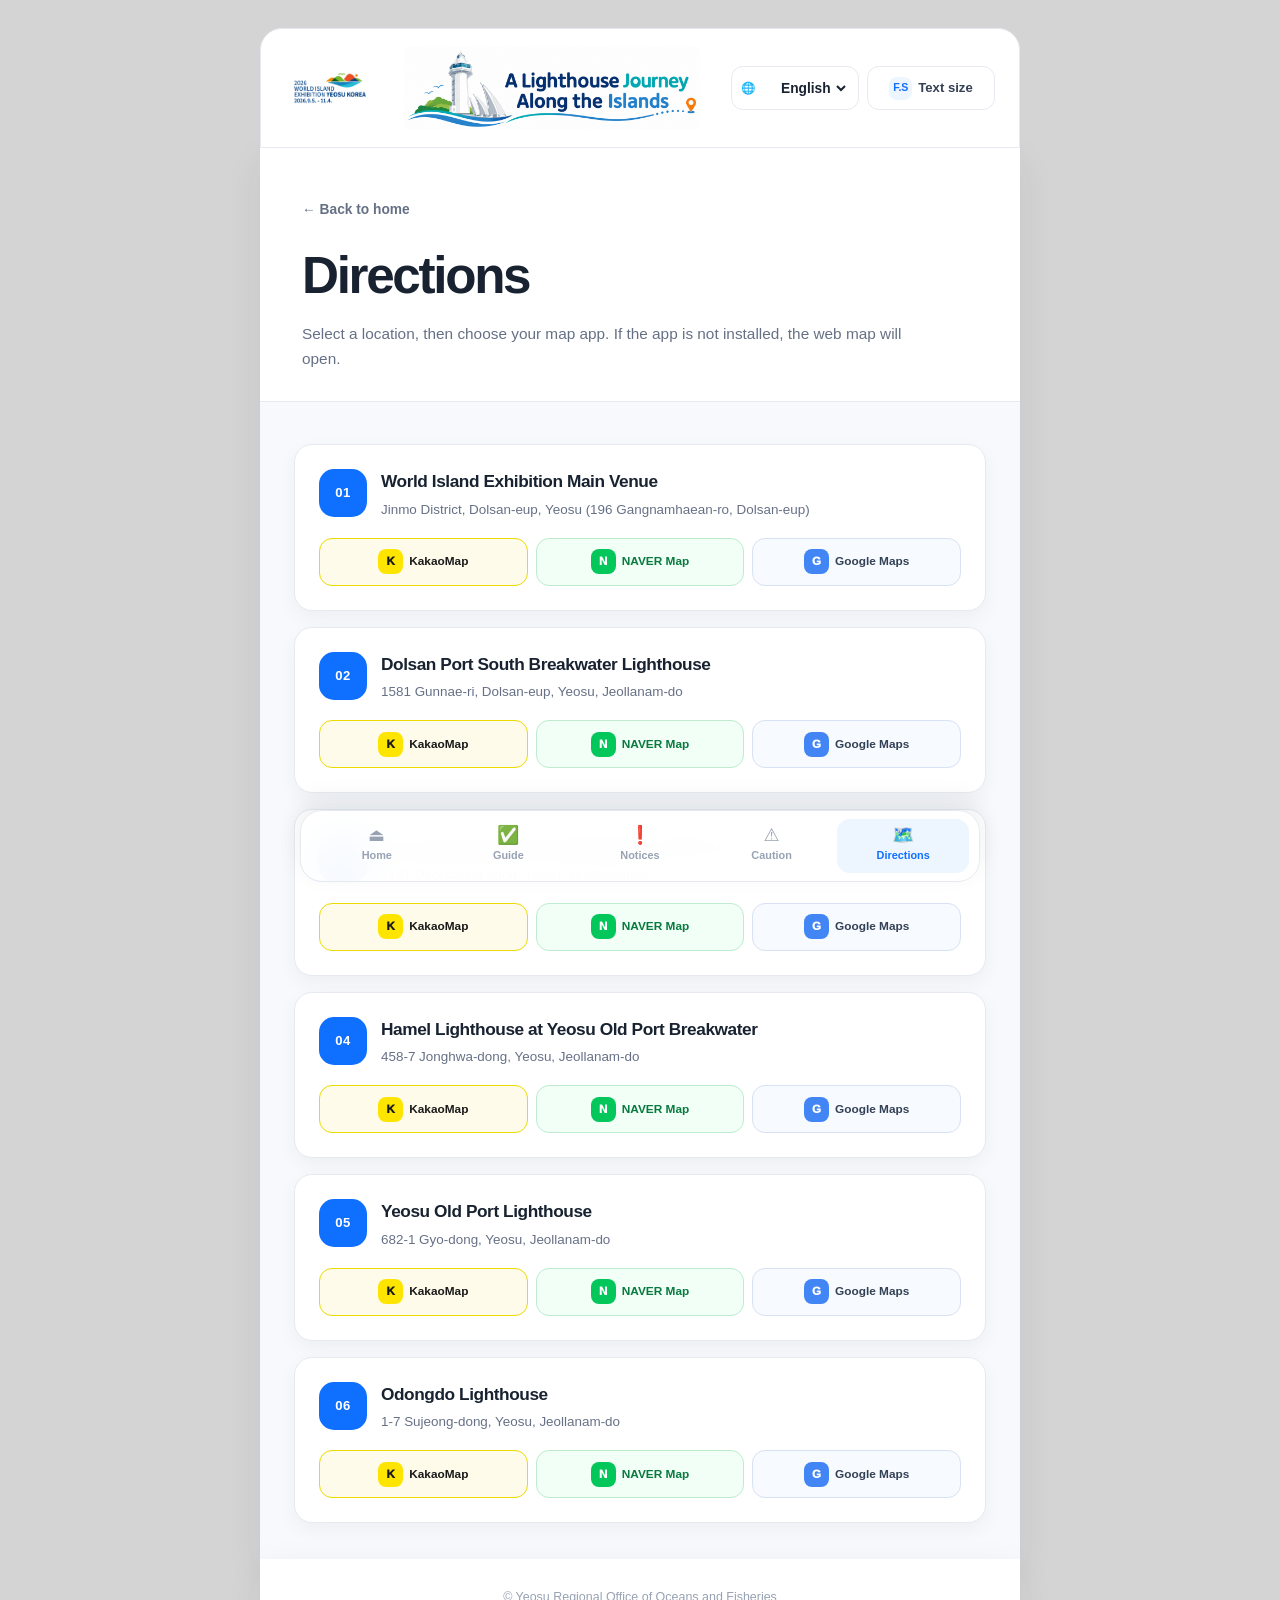
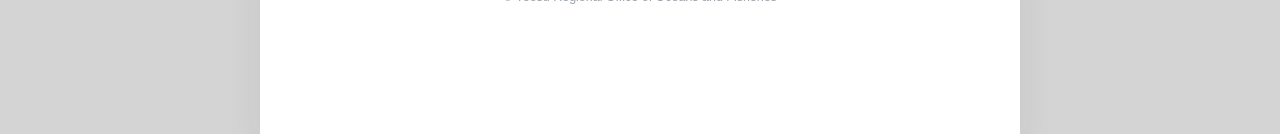
==== commit 525d1db5: "Add files via upload" ====
--- a/navigator.html
+++ b/navigator.html
@@ -15,16 +15,15 @@
     <a class="skip-link" href="#main" data-i18n="skip">본문 바로가기</a>
     <header class="topbar">
         <div class="topbar__inner"><a class="brand" href="index.html#home" data-i18n-aria="homeAria"
-                aria-label="홈으로 이동"><img class="brand__logo" src="assets/logo-ko.png" alt="2026 여수세계섬박람회" /><span
-                    class="brand__title" data-i18n="tourTitle">섬 따라 등대 한바퀴</span></a>
+                aria-label="홈으로 이동"><img class="brand__logo" src="assets/logo-ko.png" alt="2026 여수세계섬박람회" /><img class="brand__title-logo" src="assets/title-ko.png" alt="섬따라등대한바퀴" /></a>
             <div class="topbar__controls"><label class="language-control"><span
-                        class="language-label">LANG</span><select class="language-select" aria-label="언어 선택">
+                        class="language-label">🌐</span><select class="language-select" aria-label="언어 선택">
                         <option value="ko">한국어</option>
                         <option value="en">English</option>
                         <option value="ja">日本語</option>
                         <option value="zh">中文</option>
                     </select></label><button class="size-button" id="sizeButton" type="button" aria-haspopup="true"
-                    aria-expanded="false"><span aria-hidden="true">가</span><span data-i18n="fontSize">글자
+                    aria-expanded="false"><span aria-hidden="true">F.S</span><span data-i18n="fontSize">글자
                         크기</span></button></div>
         </div>
         <div class="size-panel" id="sizePanel" hidden>
@@ -145,13 +144,13 @@
             </article>
         </section>
     </main>
-    <nav class="bottom-nav" data-i18n-aria="navMain"><a href="index.html#home"><span aria-hidden="true">⌂</span><small
-                data-i18n="home">홈</small></a><a href="index.html#guide-title"><span aria-hidden="true">✓</span><small
+    <nav class="bottom-nav" data-i18n-aria="navMain"><a href="index.html#home"><span aria-hidden="true">⏏️</span><small
+                data-i18n="home">홈</small></a><a href="index.html#guide-title"><span aria-hidden="true">✅</span><small
                 data-i18n="navGuide">안내</small></a><a href="index.html#notice-title"><span
-                aria-hidden="true">!</span><small data-i18n="navNotice">공지</small></a><a
-            href="index.html#caution-title"><span aria-hidden="true">△</span><small
+                aria-hidden="true">❗</span><small data-i18n="navNotice">공지</small></a><a
+            href="index.html#caution-title"><span aria-hidden="true">⚠️</span><small
                 data-i18n="navCaution">주의</small></a><a href="navigator.html" class="is-active"
-            aria-current="page"><span aria-hidden="true">⌖</span><small data-i18n="navDirections">길찾기</small></a></nav>
+            aria-current="page"><span aria-hidden="true">🗺️</span><small data-i18n="navDirections">길찾기</small></a></nav>
     <footer class="footer">
         <p data-i18n="footer">© 여수지방해양수산청</p>
     </footer>
--- a/assets/style.css
+++ b/assets/style.css
@@ -741,3 +741,159 @@
     height: 58px;
   }
 }
+
+
+/* ===== 최종 헤더: 박람회 로고 + 언어별 타이틀 로고 ===== */
+.topbar__inner {
+  width: min(100%, var(--page-width));
+  min-height: 118px;
+  margin: 0 auto;
+  padding: 12px clamp(16px, 3.5vw, 24px);
+  display: grid;
+  grid-template-columns: minmax(0, 1fr) auto;
+  align-items: center;
+  gap: 14px;
+}
+
+.brand {
+  min-width: 0;
+  width: 100%;
+  display: grid;
+  grid-template-columns: 90px minmax(0, 1fr);
+  align-items: center;
+  gap: 12px;
+  overflow: hidden;
+}
+
+.brand__logo {
+  width: 90px;
+  height: 64px;
+  object-fit: contain;
+  object-position: center;
+}
+
+.brand__title-logo {
+  display: block;
+  width: 100%;
+  max-width: 350px;
+  height: auto;
+  max-height: 94px;
+  object-fit: contain;
+  object-position: left center;
+  mix-blend-mode: multiply;
+}
+
+.topbar__controls {
+  width: 264px;
+  display: grid;
+  grid-template-columns: repeat(2, minmax(0, 1fr));
+  align-items: center;
+  gap: 8px;
+}
+
+.language-control,
+.size-button {
+  width: 100%;
+  min-width: 0;
+  height: 44px;
+  min-height: 44px;
+  margin: 0;
+  border-radius: 12px;
+}
+
+.language-control {
+  padding: 6px 9px;
+  justify-content: space-between;
+  gap: 6px;
+}
+
+.language-label {
+  flex: 0 0 auto;
+  font-size: .72rem;
+  letter-spacing: .06em;
+}
+
+.language-select {
+  width: 72px;
+  min-width: 0;
+  max-width: 72px;
+  padding: 0;
+  text-overflow: ellipsis;
+}
+
+.size-button {
+  padding: 7px 9px;
+  justify-content: center;
+  gap: 6px;
+  white-space: nowrap;
+  font-size: .82rem;
+}
+
+.size-button span:first-child {
+  width: 23px;
+  height: 23px;
+  flex: 0 0 23px;
+  font-size: .66rem;
+}
+
+@media (max-width: 700px) {
+  .topbar__inner {
+    min-height: 0;
+    grid-template-columns: 1fr;
+    align-items: stretch;
+    gap: 8px;
+    padding-top: 8px;
+    padding-bottom: 9px;
+  }
+
+  .brand {
+    grid-template-columns: 76px minmax(0, 1fr);
+    gap: 8px;
+  }
+
+  .brand__logo {
+    width: 76px;
+    height: 54px;
+  }
+
+  .brand__title-logo {
+    max-width: none;
+    max-height: 86px;
+  }
+
+  .topbar__controls {
+    width: 100%;
+    grid-template-columns: repeat(2, minmax(0, 1fr));
+  }
+
+  .language-select {
+    width: min(84px, 50%);
+    max-width: 84px;
+  }
+}
+
+@media (max-width: 390px) {
+  .brand {
+    grid-template-columns: 62px minmax(0, 1fr);
+    gap: 6px;
+  }
+
+  .brand__logo {
+    width: 62px;
+    height: 46px;
+  }
+
+  .brand__title-logo {
+    max-height: 76px;
+  }
+
+  .language-control,
+  .size-button {
+    height: 42px;
+    min-height: 42px;
+  }
+
+  .size-button > span:last-child {
+    display: inline;
+  }
+}
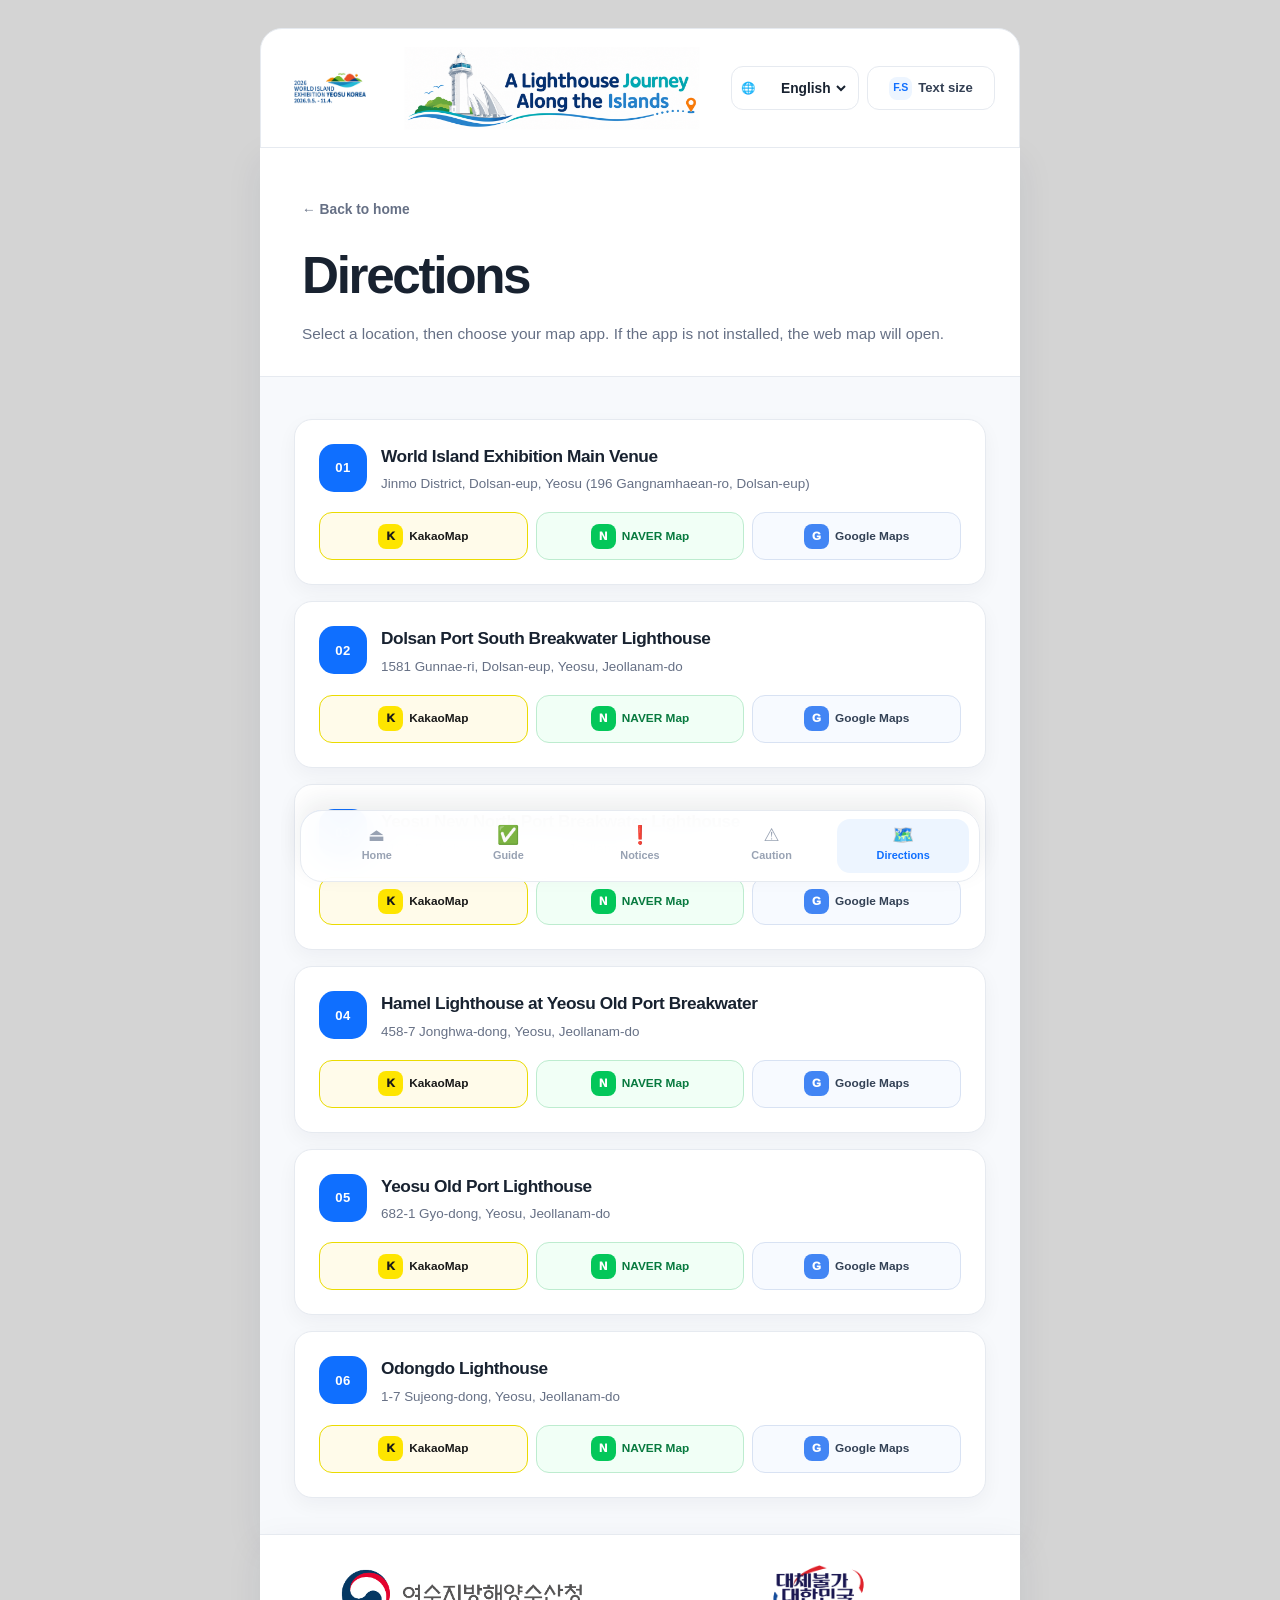
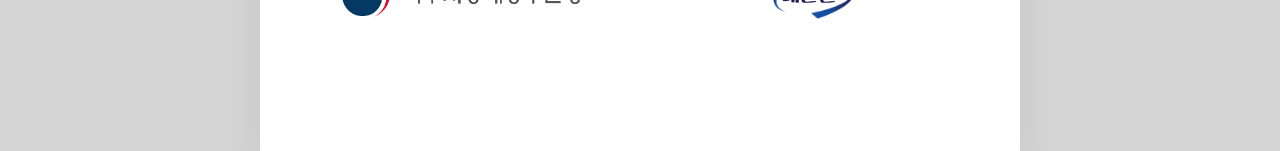
==== commit 0610e975: "Add files via upload" ====
--- a/navigator.html
+++ b/navigator.html
@@ -144,6 +144,13 @@
             </article>
         </section>
     </main>
+
+    <footer class="site-footer" aria-label="기관 로고">
+      <div class="site-footer__logos">
+        <img class="site-footer__logo site-footer__logo--office" src="assets/yeosu-office-logo.png" alt="여수지방해양수산청" />
+        <img class="site-footer__logo site-footer__logo--korea" src="assets/korea-signature-logo.png" alt="대체불가 대한민국" />
+      </div>
+    </footer>
     <nav class="bottom-nav" data-i18n-aria="navMain"><a href="index.html#home"><span aria-hidden="true">⏏️</span><small
                 data-i18n="home">홈</small></a><a href="index.html#guide-title"><span aria-hidden="true">✅</span><small
                 data-i18n="navGuide">안내</small></a><a href="index.html#notice-title"><span
@@ -151,10 +158,7 @@
             href="index.html#caution-title"><span aria-hidden="true">⚠️</span><small
                 data-i18n="navCaution">주의</small></a><a href="navigator.html" class="is-active"
             aria-current="page"><span aria-hidden="true">🗺️</span><small data-i18n="navDirections">길찾기</small></a></nav>
-    <footer class="footer">
-        <p data-i18n="footer">© 여수지방해양수산청</p>
-    </footer>
-    <script src="assets/app.js"></script>
+<script src="assets/app.js"></script>
 </body>
 
 </html>
--- a/assets/style.css
+++ b/assets/style.css
@@ -897,3 +897,186 @@
     display: inline;
   }
 }
+
+
+/* ===== CJK 줄바꿈 및 칸 넘침 보정 ===== */
+/* 공통: grid/flex 자식이 긴 번역문 때문에 부모 폭을 밀어내지 않도록 제한 */
+.hero__content,
+.kakao-button > *,
+.directions-button > *,
+.section-heading > *,
+.step-list li > *,
+.info-card > *,
+.location-card__top > *,
+.map-link > *,
+.topbar__controls > * {
+  min-width: 0;
+  max-width: 100%;
+}
+
+[data-i18n],
+[data-i18n-html],
+.hero h1,
+.hero p,
+.kakao-button strong,
+.kakao-button small,
+.directions-button strong,
+.directions-button small,
+.section-heading h2,
+.info-card h3,
+.info-card p,
+.step-list h3,
+.step-list p,
+.caution-box li,
+.directions-hero h1,
+.directions-hero p,
+.location-card h2,
+.location-card p,
+.bottom-nav small {
+  max-width: 100%;
+  overflow-wrap: break-word;
+}
+
+/* 일본어·중국어는 글자 사이 줄바꿈을 허용하고 금칙처리를 적용 */
+html:lang(ja) body,
+html:lang(zh-CN) body,
+html:lang(zh) body {
+  word-break: normal;
+  line-break: strict;
+  overflow-wrap: anywhere;
+}
+
+html:lang(ja) body {
+  font-family: "Noto Sans JP", "Yu Gothic", "YuGothic", "Hiragino Kaku Gothic ProN", Meiryo, system-ui, sans-serif;
+}
+
+html:lang(zh-CN) body,
+html:lang(zh) body {
+  font-family: "Noto Sans SC", "PingFang SC", "Microsoft YaHei", "Source Han Sans SC", system-ui, sans-serif;
+}
+
+html:lang(ja) [data-i18n],
+html:lang(ja) [data-i18n-html],
+html:lang(zh-CN) [data-i18n],
+html:lang(zh-CN) [data-i18n-html],
+html:lang(zh) [data-i18n],
+html:lang(zh) [data-i18n-html] {
+  word-break: normal;
+  line-break: strict;
+  overflow-wrap: anywhere;
+}
+
+/* 지도 앱 이름도 일본어·중국어에서는 말줄임표 대신 자연스럽게 줄바꿈 */
+html:lang(ja) .map-link strong,
+html:lang(zh-CN) .map-link strong,
+html:lang(zh) .map-link strong {
+  overflow: visible;
+  text-overflow: clip;
+  white-space: normal;
+  line-height: 1.25;
+  text-align: center;
+}
+
+/* 번역문이 길어질 때 버튼 높이를 고정하지 않고 내용에 맞춰 확장 */
+html:lang(ja) .kakao-button,
+html:lang(ja) .directions-button,
+html:lang(zh-CN) .kakao-button,
+html:lang(zh-CN) .directions-button,
+html:lang(zh) .kakao-button,
+html:lang(zh) .directions-button {
+  height: auto;
+}
+
+html:lang(ja) .bottom-nav a,
+html:lang(zh-CN) .bottom-nav a,
+html:lang(zh) .bottom-nav a {
+  padding-inline: 2px;
+}
+
+html:lang(ja) .bottom-nav small,
+html:lang(zh-CN) .bottom-nav small,
+html:lang(zh) .bottom-nav small {
+  line-height: 1.2;
+  text-align: center;
+  overflow-wrap: anywhere;
+}
+
+/* ===== 페이지 최하단 기관 로고 ===== */
+.site-footer {
+  width: min(100%, var(--page-width));
+  margin: 0 auto;
+  padding: 30px clamp(20px, 5vw, 42px) calc(104px + var(--safe-bottom));
+  border-top: 1px solid var(--line);
+  background: #fff;
+}
+
+.site-footer__logos {
+  width: 100%;
+  display: grid;
+  grid-template-columns: repeat(2, minmax(0, 1fr));
+  align-items: center;
+  justify-items: center;
+  gap: clamp(18px, 5vw, 38px);
+}
+
+.site-footer__logo {
+  display: block;
+  width: 100%;
+  height: auto;
+  max-height: 54px;
+  object-fit: contain;
+}
+
+.site-footer__logo--office { max-width: 286px; }
+.site-footer__logo--korea { max-width: 286px; }
+
+@media (min-width: 820px) {
+  .site-footer {
+    padding-bottom: 132px;
+    box-shadow: var(--shadow);
+  }
+}
+
+@media (max-width: 430px) {
+  .site-footer {
+    padding-top: 24px;
+    padding-inline: 16px;
+  }
+
+  .site-footer__logos {
+    gap: 14px;
+  }
+
+  .site-footer__logo {
+    max-height: 42px;
+  }
+}
+
+@media (max-width: 340px) {
+  .site-footer__logos {
+    grid-template-columns: 1fr;
+  }
+
+  .site-footer__logo {
+    width: min(100%, 240px);
+    max-height: 48px;
+  }
+}
+
+/* 섹션 제목 영역이 GUIDE/NOTICE 라벨의 최소 폭으로 축소되지 않도록 고정 */
+.section-heading > div {
+  flex: 1 1 auto;
+  min-width: 0;
+}
+
+@media (max-width: 520px) {
+  .site-footer__logos {
+    grid-template-columns: 1fr;
+    gap: 18px;
+  }
+
+  .site-footer__logo {
+    width: min(100%, 270px);
+    max-height: 56px;
+  }
+}
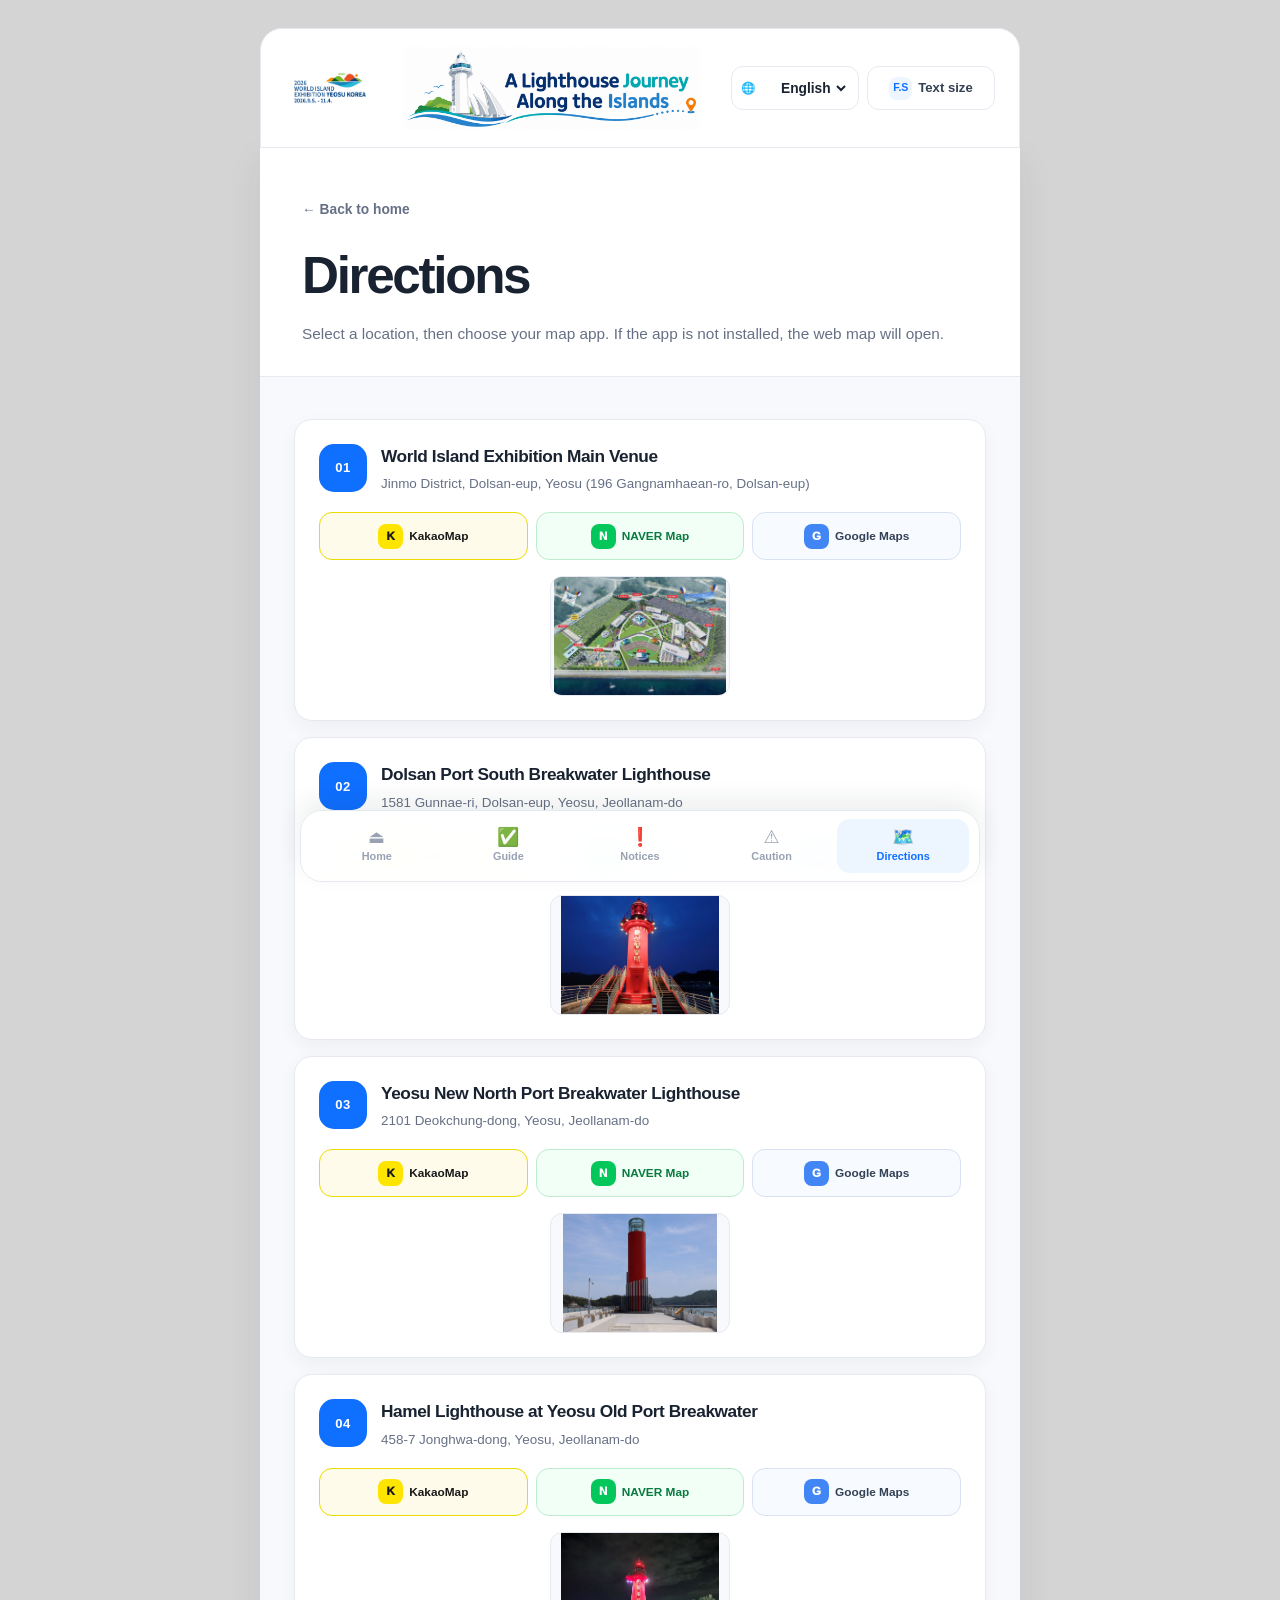
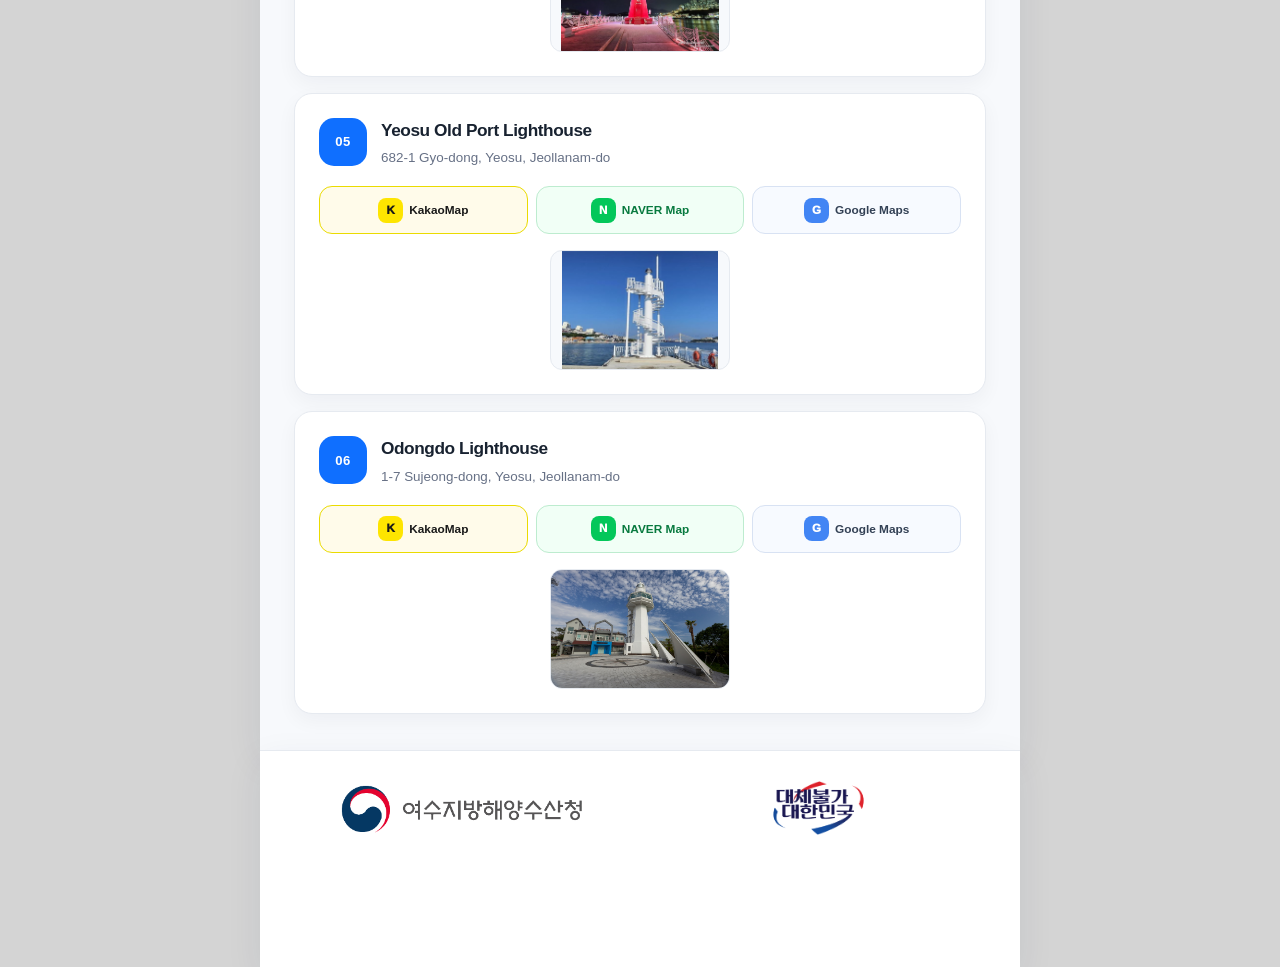
==== commit b9e55fb1: "Add files via upload" ====
--- a/navigator.html
+++ b/navigator.html
@@ -56,6 +56,7 @@
                             data-i18n="naverMap"></strong></a><a class="map-link map-link--google"
                         href="https://maps.app.goo.gl/Ly53CxKWRduVrEa26" target="_blank" rel="noopener noreferrer"><span
                             aria-hidden="true">G</span><strong data-i18n="googleMap"></strong></a></div>
+                            <img class="expoimage" src="assets/조감도.jpg" alt="조감도" />
             </article>
             <article class="location-card">
                 <div class="location-card__top"><span class="location-card__number">02</span>
@@ -73,6 +74,7 @@
                             data-i18n="naverMap"></strong></a><a class="map-link map-link--google"
                         href="https://maps.app.goo.gl/JdUj517x11EHz7at6" target="_blank" rel="noopener noreferrer"><span
                             aria-hidden="true">G</span><strong data-i18n="googleMap"></strong></a></div>
+                            <img class="dolsanimage" src="assets/돌산항남방파제등대.jpg" alt="돌산항남방파제등대" />
             </article>
             <article class="location-card">
                 <div class="location-card__top"><span class="location-card__number">03</span>
@@ -90,6 +92,7 @@
                             data-i18n="naverMap"></strong></a><a class="map-link map-link--google"
                         href="https://maps.app.goo.gl/259qPGSREyoERhuL6" target="_blank" rel="noopener noreferrer"><span
                             aria-hidden="true">G</span><strong data-i18n="googleMap"></strong></a></div>
+                            <img class="organimage" src="assets/오르간등대.jpg" alt="오르간등대" />
             </article>
             <article class="location-card">
                 <div class="location-card__top"><span class="location-card__number">04</span>
@@ -107,6 +110,7 @@
                             data-i18n="naverMap"></strong></a><a class="map-link map-link--google"
                         href="https://maps.app.goo.gl/F24qaDRRSX5vLb628" target="_blank" rel="noopener noreferrer"><span
                             aria-hidden="true">G</span><strong data-i18n="googleMap"></strong></a></div>
+                            <img class="hamelimage" src="assets/하멜등대.jpg" alt="하멜등대" />
             </article>
             <article class="location-card">
                 <div class="location-card__top"><span class="location-card__number">05</span>
@@ -124,6 +128,7 @@
                             data-i18n="naverMap"></strong></a><a class="map-link map-link--google"
                         href="https://maps.app.goo.gl/nu5q4J39cWP3yvFu7" target="_blank" rel="noopener noreferrer"><span
                             aria-hidden="true">G</span><strong data-i18n="googleMap"></strong></a></div>
+                            <img class="bportimage" src="assets/여수구항등대.jpg" alt="여수구항등대" />
             </article>
             <article class="location-card">
                 <div class="location-card__top"><span class="location-card__number">06</span>
@@ -141,6 +146,7 @@
                             data-i18n="naverMap"></strong></a><a class="map-link map-link--google"
                         href="https://maps.app.goo.gl/HqZv8iDyBfsGEZZH8" target="_blank" rel="noopener noreferrer"><span
                             aria-hidden="true">G</span><strong data-i18n="googleMap"></strong></a></div>
+                            <img class="odongdoimage" src="assets/오동도등대.jpg" alt="오동도등대" />
             </article>
         </section>
     </main>
--- a/assets/style.css
+++ b/assets/style.css
@@ -599,6 +599,24 @@
   white-space: nowrap;
 }
 
+.expoimage,
+.odongdoimage,
+.organimage,
+.bportimage,
+.dolsanimage,
+.hamelimage {
+  display: flex;
+  width: 180px;
+  max-width: 100%;
+  height: 120px;
+  margin: 16px auto 0;
+  object-fit: contain;
+  object-position: center;
+  border: 1px solid var(--line);
+  border-radius: 12px;
+  background: #f7f9fc;
+}
+
 .map-link--kakao { border-color: #eadb00; background: #fffbea; color: #191919; }
 .map-link--kakao span { background: #fee500; color: #191919; }
 .map-link--naver { border-color: #bdeccf; background: #f1fff6; color: #087a3f; }
@@ -609,6 +627,16 @@
 @media (max-width: 390px) {
   .map-links { grid-template-columns: 1fr; }
   .map-link { justify-content: flex-start; padding: 10px 14px; font-size: 0.82rem; }
+
+  .expoimage,
+  .odongdoimage,
+  .organimage,
+  .bportimage,
+  .dolsanimage,
+  .hamelimage {
+    width: 160px;
+    height: 106px;
+  }
 }
 
 @media (prefers-reduced-motion: reduce) {
@@ -898,9 +926,6 @@
   }
 }
 
-
-/* ===== CJK 줄바꿈 및 칸 넘침 보정 ===== */
-/* 공통: grid/flex 자식이 긴 번역문 때문에 부모 폭을 밀어내지 않도록 제한 */
 .hero__content,
 .kakao-button > *,
 .directions-button > *,
@@ -937,7 +962,8 @@
   overflow-wrap: break-word;
 }
 
-/* 일본어·중국어는 글자 사이 줄바꿈을 허용하고 금칙처리를 적용 */
+html:lang(ko) body,
+html:lang(en)body,
 html:lang(ja) body,
 html:lang(zh-CN) body,
 html:lang(zh) body {
@@ -967,6 +993,8 @@
 }
 
 /* 지도 앱 이름도 일본어·중국어에서는 말줄임표 대신 자연스럽게 줄바꿈 */
+html:lang(ko) .map-link strong,
+html:lang(en) .map-link strong,
 html:lang(ja) .map-link strong,
 html:lang(zh-CN) .map-link strong,
 html:lang(zh) .map-link strong {
@@ -978,6 +1006,10 @@
 }
 
 /* 번역문이 길어질 때 버튼 높이를 고정하지 않고 내용에 맞춰 확장 */
+html:lang(ko) .kakao-button,
+html:lang(ko) .directions-button,
+html:lang(en) .kakao-button,
+html:lang(en) .directions-button,
 html:lang(ja) .kakao-button,
 html:lang(ja) .directions-button,
 html:lang(zh-CN) .kakao-button,
@@ -987,12 +1019,16 @@
   height: auto;
 }
 
+html:lang(ko) .bottom-nav a,
+html:lang(en) .bottom-nav a,
 html:lang(ja) .bottom-nav a,
 html:lang(zh-CN) .bottom-nav a,
 html:lang(zh) .bottom-nav a {
   padding-inline: 2px;
 }
 
+html:lang(ko) .bottom-nav small,
+html:lang(en) .bottom-nav small,
 html:lang(ja) .bottom-nav small,
 html:lang(zh-CN) .bottom-nav small,
 html:lang(zh) .bottom-nav small {
@@ -1080,3 +1116,262 @@
     max-height: 56px;
   }
 }
+
+
+/* ===== 선택형 행사 만족도 설문 ===== */
+.survey-cta-section {
+  padding-top: clamp(28px, 6vw, 46px);
+  padding-bottom: clamp(34px, 7vw, 54px);
+}
+
+.survey-cta-card {
+  padding: clamp(22px, 5vw, 32px);
+  display: grid;
+  grid-template-columns: 56px minmax(0, 1fr);
+  gap: 18px;
+  border: 1px solid #cfe0f8;
+  border-radius: 24px;
+  background: linear-gradient(145deg, #f7fbff 0%, #eef6ff 100%);
+  box-shadow: 0 12px 28px rgba(15, 111, 255, 0.09);
+}
+
+.survey-cta-card__icon {
+  width: 56px;
+  height: 56px;
+  display: grid;
+  place-items: center;
+  border-radius: 18px;
+  color: #fff;
+  background: var(--primary);
+  font-size: 1.55rem;
+}
+
+.survey-cta-card__content { min-width: 0; }
+.survey-cta-card__eyebrow {
+  margin: 0 0 2px;
+  color: var(--primary);
+  font-size: .72rem;
+  font-weight: 850;
+  letter-spacing: .14em;
+}
+.survey-cta-card h2 { margin: 0; font-size: clamp(1.28rem, 4.5vw, 1.7rem); line-height: 1.3; }
+.survey-cta-card p { margin: 9px 0 0; color: var(--muted); font-size: .92rem; }
+.survey-cta-card .survey-cta-card__privacy { color: #475467; font-size: .82rem; }
+
+.survey-entry-button {
+  grid-column: 1 / -1;
+  min-height: 56px;
+  padding: 13px 18px;
+  display: flex;
+  align-items: center;
+  justify-content: space-between;
+  gap: 12px;
+  border-radius: 16px;
+  color: #fff;
+  background: var(--primary);
+  text-decoration: none;
+  font-weight: 850;
+  box-shadow: 0 10px 20px rgba(15, 111, 255, .2);
+}
+
+.survey-entry-button:hover,
+.survey-entry-button:focus-visible { background: var(--primary-dark); transform: translateY(-1px); }
+
+.survey-page main,
+.survey-main { width: min(100%, var(--page-width)); margin: 0 auto; background: #fff; }
+.survey-main { padding-bottom: 0; }
+
+.survey-intro {
+  padding: clamp(28px, 6vw, 46px) clamp(20px, 5vw, 42px) 28px;
+  border-bottom: 1px solid var(--line);
+  background: linear-gradient(180deg, #f7fbff 0%, #fff 100%);
+}
+
+.survey-back-link {
+  display: inline-flex;
+  margin-bottom: 22px;
+  color: var(--primary-dark);
+  text-decoration: none;
+  font-size: .88rem;
+  font-weight: 800;
+}
+
+.survey-intro__eyebrow {
+  display: block;
+  margin-bottom: 9px;
+  color: var(--primary);
+  font-size: .76rem;
+  font-weight: 850;
+  letter-spacing: .16em;
+}
+
+.survey-intro h1 { margin: 0; font-size: clamp(1.75rem, 6vw, 2.7rem); line-height: 1.22; letter-spacing: -.035em; }
+.survey-intro > p { margin: 15px 0 0; color: var(--muted); }
+.survey-notice {
+  margin-top: 22px;
+  padding: 18px 19px;
+  border: 1px solid #cfe0f8;
+  border-radius: 17px;
+  background: #f7fbff;
+}
+
+.survey-notice strong { display: block; color: var(--primary-dark); }
+.survey-notice ul { margin: 8px 0 0; padding-left: 1.2rem; color: #475467; font-size: .88rem; }
+.survey-notice li + li { margin-top: 5px; }
+
+.survey-form-section { padding: clamp(28px, 6vw, 44px) clamp(18px, 5vw, 42px) 54px; }
+.event-survey-form { display: grid; gap: 18px; }
+.survey-question {
+  min-width: 0;
+  margin: 0;
+  padding: clamp(19px, 4vw, 25px);
+  border: 1px solid var(--line);
+  border-radius: 20px;
+  background: #fff;
+  box-shadow: 0 7px 20px rgba(16, 24, 40, .045);
+}
+
+.survey-question.is-invalid { border-color: #e5484d; box-shadow: 0 0 0 3px rgba(229, 72, 77, .1); }
+.survey-question legend,
+.survey-question__legend {
+  width: 100%;
+  padding: 0;
+  display: flex;
+  align-items: flex-start;
+  gap: 9px;
+  color: var(--text);
+  font-size: 1rem;
+  font-weight: 820;
+  line-height: 1.45;
+}
+
+.survey-question__number {
+  width: 30px;
+  height: 30px;
+  flex: 0 0 30px;
+  display: inline-grid;
+  place-items: center;
+  border-radius: 10px;
+  color: #fff;
+  background: var(--primary);
+  font-size: .78rem;
+  font-weight: 850;
+}
+
+.required-mark,
+.optional-mark {
+  flex: 0 0 auto;
+  margin-left: auto;
+  padding: 3px 8px;
+  border-radius: 999px;
+  font-size: .66rem;
+  line-height: 1.3;
+  font-weight: 850;
+}
+
+.required-mark { color: #c43232; background: #fff0f0; }
+.optional-mark { color: #475467; background: #f2f4f7; }
+.survey-options { margin-top: 17px; display: grid; gap: 9px; }
+.survey-options label {
+  min-width: 0;
+  min-height: 48px;
+  padding: 11px 13px;
+  display: flex;
+  align-items: flex-start;
+  gap: 10px;
+  border: 1px solid var(--line);
+  border-radius: 13px;
+  background: #fff;
+  cursor: pointer;
+  transition: border-color .15s ease, background .15s ease;
+}
+
+.survey-options label:hover { border-color: #a8c8f4; background: #f8fbff; }
+.survey-options label:has(input:checked) { border-color: var(--primary); background: #edf5ff; }
+.survey-options input { width: 20px; height: 20px; flex: 0 0 20px; margin: 1px 0 0; accent-color: var(--primary); }
+.survey-options label span { min-width: 0; line-height: 1.45; }
+.survey-option--none { background: #f8fafc !important; }
+.survey-question__help { margin: 10px 0 12px; color: var(--muted); font-size: .86rem; }
+.survey-question textarea {
+  width: 100%;
+  min-height: 130px;
+  padding: 14px 15px;
+  resize: vertical;
+  border: 1px solid #cfd6df;
+  border-radius: 14px;
+  color: var(--text);
+  background: #fff;
+  font: inherit;
+  line-height: 1.55;
+}
+
+.survey-question textarea:focus { outline: 3px solid rgba(15, 111, 255, .13); border-color: var(--primary); }
+.survey-char-count { margin-top: 5px; color: #98a2b3; text-align: right; font-size: .75rem; }
+.survey-privacy-reminder {
+  padding: 15px 16px;
+  display: flex;
+  align-items: flex-start;
+  gap: 10px;
+  border: 1px solid #d8e6f8;
+  border-radius: 15px;
+  color: #475467;
+  background: #f8fbff;
+  font-size: .86rem;
+}
+
+.survey-privacy-reminder p { margin: 0; }
+.survey-submit-button,
+.survey-home-button {
+  min-height: 58px;
+  padding: 14px 19px;
+  display: flex;
+  align-items: center;
+  justify-content: center;
+  gap: 12px;
+  border: 0;
+  border-radius: 16px;
+  color: #fff;
+  background: var(--primary);
+  font-weight: 850;
+  text-decoration: none;
+  cursor: pointer;
+  box-shadow: 0 10px 22px rgba(15, 111, 255, .22);
+}
+
+.survey-submit-button:disabled { opacity: .65; cursor: wait; }
+.survey-status { margin-bottom: 18px; padding: 14px 16px; border-radius: 14px; font-weight: 750; }
+.survey-status--error { color: #9b1c1c; border: 1px solid #fecaca; background: #fff1f2; }
+.survey-status--success { color: #087a4d; border: 1px solid #a7f3d0; background: #ecfdf5; }
+.survey-complete { padding: clamp(30px, 7vw, 48px) 22px; border: 1px solid #cfe0f8; border-radius: 24px; background: #f7fbff; text-align: center; }
+.survey-complete__icon { width: 64px; height: 64px; margin: 0 auto 17px; display: grid; place-items: center; border-radius: 50%; color: #fff; background: #0f9f65; font-size: 1.8rem; font-weight: 900; }
+.survey-complete h2 { margin: 0; font-size: clamp(1.35rem, 5vw, 1.9rem); }
+.survey-complete p { max-width: 520px; margin: 13px auto 23px; color: var(--muted); }
+.survey-home-button { width: min(100%, 330px); margin: 0 auto; }
+.site-footer--survey { padding-bottom: calc(34px + var(--safe-bottom)); }
+.visually-hidden { position: absolute !important; width: 1px !important; height: 1px !important; padding: 0 !important; margin: -1px !important; overflow: hidden !important; clip: rect(0, 0, 0, 0) !important; white-space: nowrap !important; border: 0 !important; }
+
+html:lang(ko) .survey-question,
+html:lang(en) .survey-question,
+html:lang(ja) .survey-question,
+html:lang(zh-CN) .survey-question,
+html:lang(zh) .survey-question,
+html:lang(ko) .survey-cta-card,
+html:lang(en) .survey-cta-card,
+html:lang(ja) .survey-cta-card,
+html:lang(zh-CN) .survey-cta-card,
+html:lang(zh) .survey-cta-card { overflow-wrap: anywhere; word-break: normal; line-break: strict; }
+
+@media (min-width: 620px) {
+  .survey-options--rating { grid-template-columns: repeat(5, minmax(0, 1fr)); }
+  .survey-options--rating label { min-height: 82px; padding: 12px 8px; flex-direction: column; align-items: center; justify-content: center; text-align: center; }
+  .survey-options--checkboxes { grid-template-columns: repeat(2, minmax(0, 1fr)); }
+}
+
+@media (max-width: 520px) {
+  .survey-cta-card { grid-template-columns: 46px minmax(0, 1fr); gap: 14px; }
+  .survey-cta-card__icon { width: 46px; height: 46px; border-radius: 15px; font-size: 1.25rem; }
+  .survey-question legend,
+  .survey-question__legend { flex-wrap: wrap; }
+  .required-mark,
+  .optional-mark { margin-left: 39px; }
+}
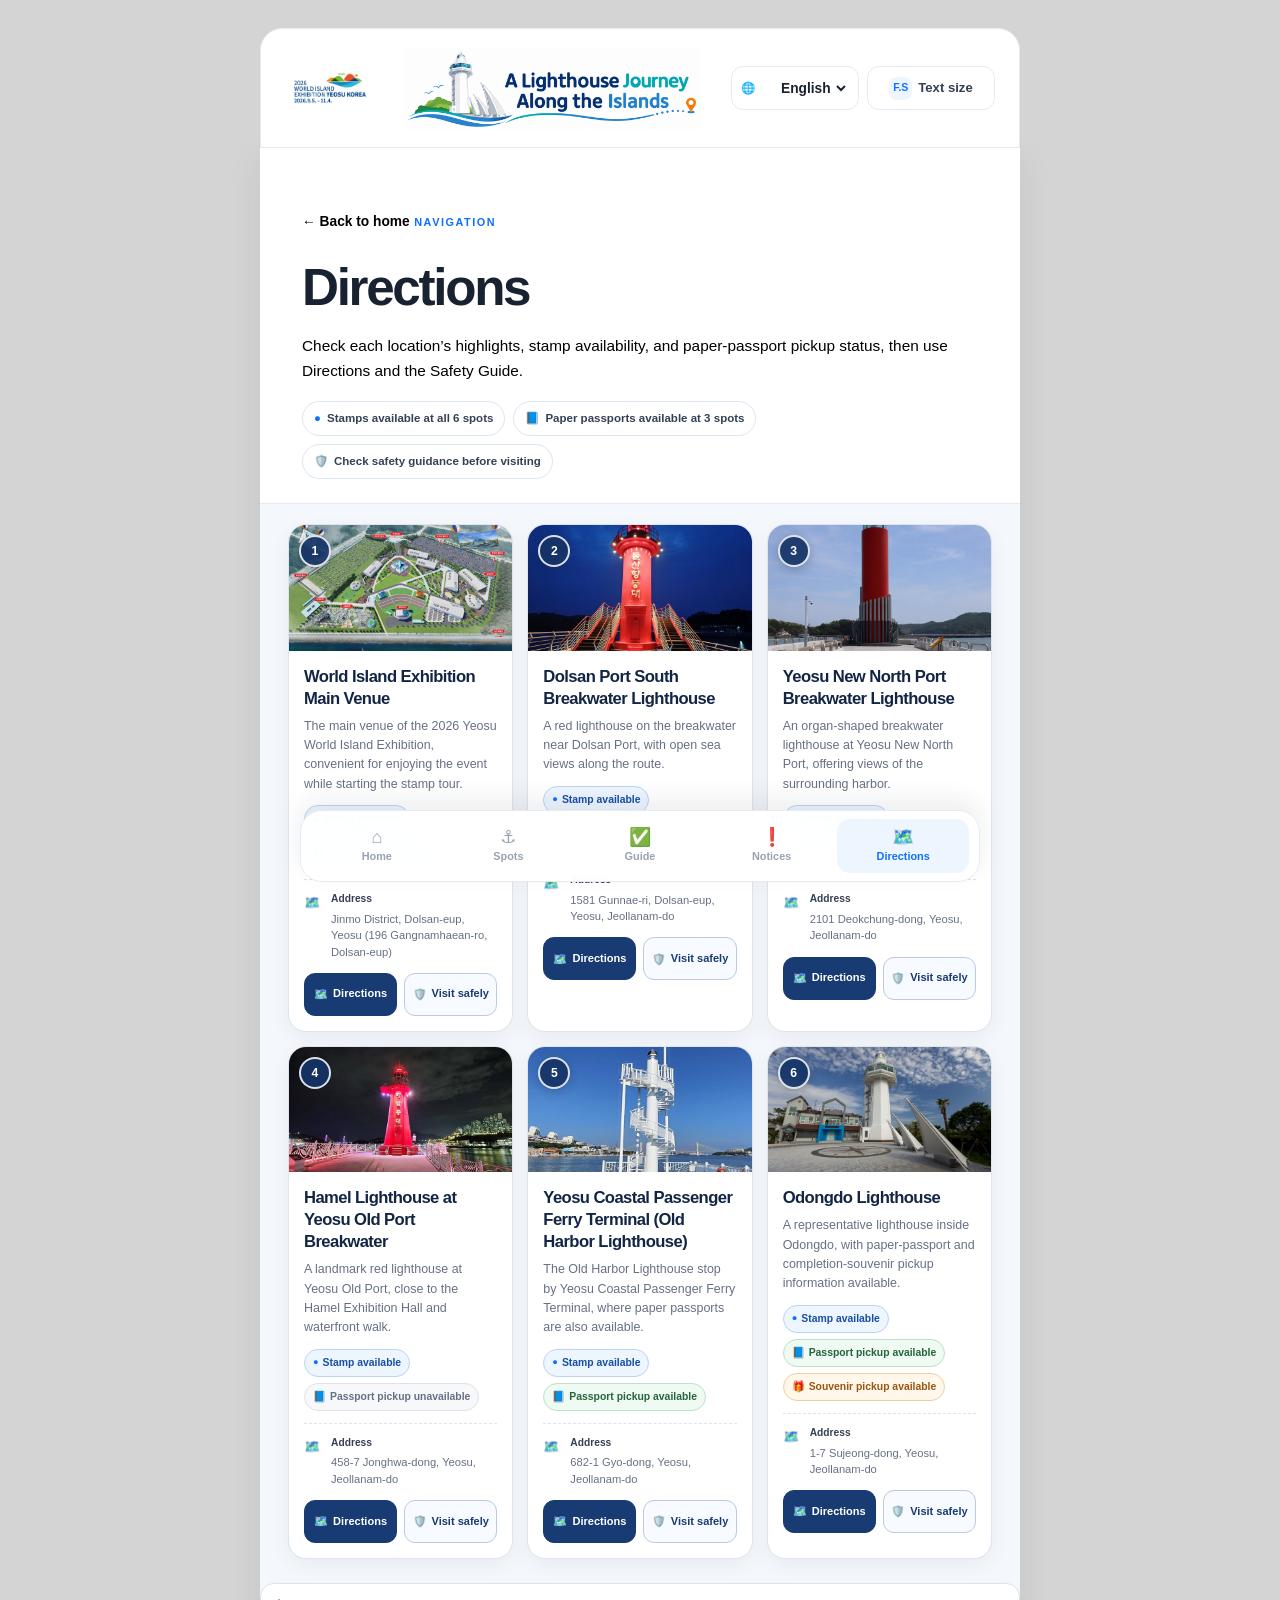
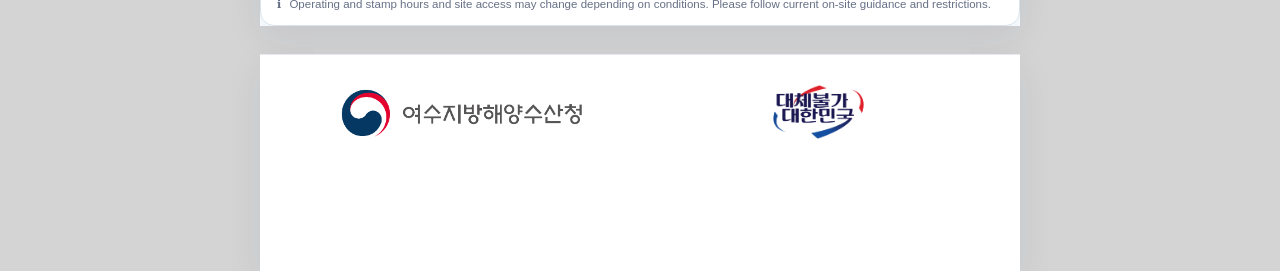
==== commit 12060615: "Add files via upload" ====
--- a/navigator.html
+++ b/navigator.html
@@ -1,170 +1,238 @@
 <!doctype html>
 <html lang="ko">
-
 <head>
-    <meta charset="utf-8" />
-    <meta name="viewport" content="width=device-width,initial-scale=1,viewport-fit=cover" />
-    <meta name="theme-color" content="#0f6fff" />
-    <meta name="description" content="섬 따라 등대 한바퀴 찾아오는 길" />
-    <title>찾아오는 길 | 섬 따라 등대 한바퀴</title>
-    <link rel="stylesheet" href="assets/style.css" />
-    <script src="assets/lang.js" defer></script>
+  <meta charset="utf-8" />
+  <meta name="viewport" content="width=device-width,initial-scale=1,viewport-fit=cover" />
+  <meta name="theme-color" content="#0f6fff" />
+  <meta name="description" content="섬 따라 등대 한바퀴 찾아오는 길" />
+  <title>찾아오는 길 | 섬 따라 등대 한바퀴</title>
+  <link rel="stylesheet" href="assets/style.css" />
+  <script src="assets/lang.js" defer></script>
+  <script src="assets/app.js" defer></script>
 </head>
-
 <body>
-    <a class="skip-link" href="#main" data-i18n="skip">본문 바로가기</a>
-    <header class="topbar">
-        <div class="topbar__inner"><a class="brand" href="index.html#home" data-i18n-aria="homeAria"
-                aria-label="홈으로 이동"><img class="brand__logo" src="assets/logo-ko.png" alt="2026 여수세계섬박람회" /><img class="brand__title-logo" src="assets/title-ko.png" alt="섬따라등대한바퀴" /></a>
-            <div class="topbar__controls"><label class="language-control"><span
-                        class="language-label">🌐</span><select class="language-select" aria-label="언어 선택">
-                        <option value="ko">한국어</option>
-                        <option value="en">English</option>
-                        <option value="ja">日本語</option>
-                        <option value="zh">中文</option>
-                    </select></label><button class="size-button" id="sizeButton" type="button" aria-haspopup="true"
-                    aria-expanded="false"><span aria-hidden="true">F.S</span><span data-i18n="fontSize">글자
-                        크기</span></button></div>
-        </div>
-        <div class="size-panel" id="sizePanel" hidden>
-            <div class="size-panel__inner" role="group" data-i18n-aria="fontGroup"><button type="button"
-                    data-font-size="small" data-i18n="small">작게</button><button type="button" data-font-size="normal"
-                    class="is-active" data-i18n="normal">중간</button><button type="button" data-font-size="large"
-                    data-i18n="large">크게</button></div>
-        </div>
-    </header>
-    <main id="main" class="directions-page">
-        <section class="directions-hero" aria-labelledby="directions-title"><a class="back-link" href="index.html#home"
-                data-i18n="backHome">← 홈으로 돌아가기</a>
-            <h1 id="directions-title" data-i18n="directionsTitle">찾아오는 길</h1>
-            <p data-i18n="directionsIntro"></p>
-        </section>
-        <section class="location-section" data-i18n-aria="locationsAria">
-            <article class="location-card">
-                <div class="location-card__top"><span class="location-card__number">01</span>
-                    <div>
-                        <h2 data-i18n="loc1"></h2>
-                        <p data-i18n="addr1"></p>
-                    </div>
-                </div>
-                <div class="map-links" data-i18n-aria="mapChoice" aria-label="지도 앱 선택"><a
-                        class="map-link map-link--kakao" href="https://kko.to/amOU0Bda1K" target="_blank"
-                        rel="noopener noreferrer"><span aria-hidden="true">K</span><strong
-                            data-i18n="kakaoMap"></strong></a><a class="map-link map-link--naver"
-                        href="https://naver.me/xgN2xpvD" data-map-app="naver" data-query="2026 여수세계섬박람회 주전시관 돌산 진모지구"
-                        target="_blank" rel="noopener noreferrer"><span aria-hidden="true">N</span><strong
-                            data-i18n="naverMap"></strong></a><a class="map-link map-link--google"
-                        href="https://maps.app.goo.gl/Ly53CxKWRduVrEa26" target="_blank" rel="noopener noreferrer"><span
-                            aria-hidden="true">G</span><strong data-i18n="googleMap"></strong></a></div>
-                            <img class="expoimage" src="assets/조감도.jpg" alt="조감도" />
-            </article>
-            <article class="location-card">
-                <div class="location-card__top"><span class="location-card__number">02</span>
-                    <div>
-                        <h2 data-i18n="loc2"></h2>
-                        <p data-i18n="addr2"></p>
-                    </div>
-                </div>
-                <div class="map-links" data-i18n-aria="mapChoice" aria-label="지도 앱 선택"><a
-                        class="map-link map-link--kakao" href="https://kko.to/vy3U2Gr7LW" target="_blank"
-                        rel="noopener noreferrer"><span aria-hidden="true">K</span><strong
-                            data-i18n="kakaoMap"></strong></a><a class="map-link map-link--naver"
-                        href="https://naver.me/x3HeuIzG" data-map-app="naver" data-query="전남 여수시 돌산항남방파제등대"
-                        target="_blank" rel="noopener noreferrer"><span aria-hidden="true">N</span><strong
-                            data-i18n="naverMap"></strong></a><a class="map-link map-link--google"
-                        href="https://maps.app.goo.gl/JdUj517x11EHz7at6" target="_blank" rel="noopener noreferrer"><span
-                            aria-hidden="true">G</span><strong data-i18n="googleMap"></strong></a></div>
-                            <img class="dolsanimage" src="assets/돌산항남방파제등대.jpg" alt="돌산항남방파제등대" />
-            </article>
-            <article class="location-card">
-                <div class="location-card__top"><span class="location-card__number">03</span>
-                    <div>
-                        <h2 data-i18n="loc3"></h2>
-                        <p data-i18n="addr3"></p>
-                    </div>
-                </div>
-                <div class="map-links" data-i18n-aria="mapChoice" aria-label="지도 앱 선택"><a
-                        class="map-link map-link--kakao" href="https://kko.to/wto4YJnN1u" target="_blank"
-                        rel="noopener noreferrer"><span aria-hidden="true">K</span><strong
-                            data-i18n="kakaoMap"></strong></a><a class="map-link map-link--naver"
-                        href="https://naver.me/G8fBIn9X" data-map-app="naver" data-query="전남 여수시 여수신북항방파제등대"
-                        target="_blank" rel="noopener noreferrer"><span aria-hidden="true">N</span><strong
-                            data-i18n="naverMap"></strong></a><a class="map-link map-link--google"
-                        href="https://maps.app.goo.gl/259qPGSREyoERhuL6" target="_blank" rel="noopener noreferrer"><span
-                            aria-hidden="true">G</span><strong data-i18n="googleMap"></strong></a></div>
-                            <img class="organimage" src="assets/오르간등대.jpg" alt="오르간등대" />
-            </article>
-            <article class="location-card">
-                <div class="location-card__top"><span class="location-card__number">04</span>
-                    <div>
-                        <h2 data-i18n="loc4"></h2>
-                        <p data-i18n="addr4"></p>
-                    </div>
-                </div>
-                <div class="map-links" data-i18n-aria="mapChoice" aria-label="지도 앱 선택"><a
-                        class="map-link map-link--kakao" href="https://kko.to/TxDoI_19vd" target="_blank"
-                        rel="noopener noreferrer"><span aria-hidden="true">K</span><strong
-                            data-i18n="kakaoMap"></strong></a><a class="map-link map-link--naver"
-                        href="https://naver.me/x5GoLZUH" data-map-app="naver" data-query="전남 여수시 여수구항방파제 하멜등대"
-                        target="_blank" rel="noopener noreferrer"><span aria-hidden="true">N</span><strong
-                            data-i18n="naverMap"></strong></a><a class="map-link map-link--google"
-                        href="https://maps.app.goo.gl/F24qaDRRSX5vLb628" target="_blank" rel="noopener noreferrer"><span
-                            aria-hidden="true">G</span><strong data-i18n="googleMap"></strong></a></div>
-                            <img class="hamelimage" src="assets/하멜등대.jpg" alt="하멜등대" />
-            </article>
-            <article class="location-card">
-                <div class="location-card__top"><span class="location-card__number">05</span>
-                    <div>
-                        <h2 data-i18n="loc5"></h2>
-                        <p data-i18n="addr5"></p>
-                    </div>
-                </div>
-                <div class="map-links" data-i18n-aria="mapChoice" aria-label="지도 앱 선택"><a
-                        class="map-link map-link--kakao" href="https://kko.to/DlhVWJBkNm" target="_blank"
-                        rel="noopener noreferrer"><span aria-hidden="true">K</span><strong
-                            data-i18n="kakaoMap"></strong></a><a class="map-link map-link--naver"
-                        href="https://naver.me/xKEUHQes" data-map-app="naver" data-query="전남 여수시 여수구항등대" target="_blank"
-                        rel="noopener noreferrer"><span aria-hidden="true">N</span><strong
-                            data-i18n="naverMap"></strong></a><a class="map-link map-link--google"
-                        href="https://maps.app.goo.gl/nu5q4J39cWP3yvFu7" target="_blank" rel="noopener noreferrer"><span
-                            aria-hidden="true">G</span><strong data-i18n="googleMap"></strong></a></div>
-                            <img class="bportimage" src="assets/여수구항등대.jpg" alt="여수구항등대" />
-            </article>
-            <article class="location-card">
-                <div class="location-card__top"><span class="location-card__number">06</span>
-                    <div>
-                        <h2 data-i18n="loc6"></h2>
-                        <p data-i18n="addr6"></p>
-                    </div>
-                </div>
-                <div class="map-links" data-i18n-aria="mapChoice" aria-label="지도 앱 선택"><a
-                        class="map-link map-link--kakao" href="https://kko.to/uJh3fwNzpU" target="_blank"
-                        rel="noopener noreferrer"><span aria-hidden="true">K</span><strong
-                            data-i18n="kakaoMap"></strong></a><a class="map-link map-link--naver"
-                        href="https://naver.me/FnmraBPD" data-map-app="naver" data-query="전남 여수시 오동도등대" target="_blank"
-                        rel="noopener noreferrer"><span aria-hidden="true">N</span><strong
-                            data-i18n="naverMap"></strong></a><a class="map-link map-link--google"
-                        href="https://maps.app.goo.gl/HqZv8iDyBfsGEZZH8" target="_blank" rel="noopener noreferrer"><span
-                            aria-hidden="true">G</span><strong data-i18n="googleMap"></strong></a></div>
-                            <img class="odongdoimage" src="assets/오동도등대.jpg" alt="오동도등대" />
-            </article>
-        </section>
-    </main>
-
-    <footer class="site-footer" aria-label="기관 로고">
-      <div class="site-footer__logos">
-        <img class="site-footer__logo site-footer__logo--office" src="assets/yeosu-office-logo.png" alt="여수지방해양수산청" />
-        <img class="site-footer__logo site-footer__logo--korea" src="assets/korea-signature-logo.png" alt="대체불가 대한민국" />
+  <a class="skip-link" href="#main" data-i18n="skip">본문 바로가기</a>
+  <header class="topbar">
+    <div class="topbar__inner">
+      <a class="brand" href="index.html#home" data-i18n-aria="homeAria" aria-label="홈으로 이동">
+        <img class="brand__logo" src="assets/logo-ko.png" alt="2026 여수세계섬박람회" />
+        <img class="brand__title-logo" src="assets/title-ko.png" alt="섬따라등대한바퀴" />
+      </a>
+      <div class="topbar__controls">
+        <label class="language-control"><span class="language-label">🌐</span><select class="language-select" aria-label="언어 선택">
+          <option value="ko">한국어</option><option value="en">English</option><option value="ja">日本語</option><option value="zh">中文</option>
+        </select></label>
+        <button class="size-button" id="sizeButton" type="button" aria-haspopup="true" aria-expanded="false"><span aria-hidden="true">F.S</span><span data-i18n="fontSize">글자 크기</span></button>
       </div>
-    </footer>
-    <nav class="bottom-nav" data-i18n-aria="navMain"><a href="index.html#home"><span aria-hidden="true">⏏️</span><small
-                data-i18n="home">홈</small></a><a href="index.html#guide-title"><span aria-hidden="true">✅</span><small
-                data-i18n="navGuide">안내</small></a><a href="index.html#notice-title"><span
-                aria-hidden="true">❗</span><small data-i18n="navNotice">공지</small></a><a
-            href="index.html#caution-title"><span aria-hidden="true">⚠️</span><small
-                data-i18n="navCaution">주의</small></a><a href="navigator.html" class="is-active"
-            aria-current="page"><span aria-hidden="true">🗺️</span><small data-i18n="navDirections">길찾기</small></a></nav>
-<script src="assets/app.js"></script>
+    </div>
+    <div class="size-panel" id="sizePanel" hidden><div class="size-panel__inner" role="group" data-i18n-aria="fontGroup">
+      <button type="button" data-font-size="small" data-i18n="small">작게</button><button type="button" data-font-size="normal" class="is-active" data-i18n="normal">중간</button><button type="button" data-font-size="large" data-i18n="large">크게</button>
+    </div></div>
+  </header>
+
+  <main id="main" class="directions-page directions-page--cards">
+    <section class="directions-hero directions-hero--cards" aria-labelledby="directions-title">
+      <a class="back-link" href="index.html#home" data-i18n="backHome">← 홈으로 돌아가기</a>
+      <span class="directions-hero__eyebrow">NAVIGATION</span>
+      <h1 id="directions-title" data-i18n="directionsTitle">찾아오는 길</h1>
+      <p data-i18n="navigatorIntro">각 명소의 특징과 스탬프·종이 여권 수령 여부를 확인하고, 길찾기와 안전 안내를 이용해 주세요.</p>
+      <div class="navigator-summary">
+        <span><i aria-hidden="true">●</i><strong data-i18n="stampAllSix">6곳 모두 스탬프 있음</strong></span>
+        <span><i aria-hidden="true">📘</i><strong data-i18n="passportThree">3곳에서 종이 여권 수령 가능</strong></span>
+        <span><i aria-hidden="true">🛡️</i><strong data-i18n="safetyCheck">방문 전 안전 안내 확인</strong></span>
+      </div>
+    </section>
+
+    <section class="nav-place-section" data-i18n-aria="locationsAria" aria-label="방문 위치 6곳">
+        <article class="nav-place-card" id="location-1">
+          <div class="nav-place-card__image">
+            <img src="assets/spot-01.jpg" alt="" loading="lazy" />
+            <span class="nav-place-card__number">1</span>
+          </div>
+          <div class="nav-place-card__body">
+            <h2 data-i18n="loc1"></h2>
+            <p class="nav-place-card__description" data-i18n="loc1Desc"></p>
+            <div class="nav-place-card__status" aria-label="운영 상태">
+              <span class="nav-status-badge nav-status-badge--stamp"><span aria-hidden="true">●</span><strong data-i18n="stampAvailable">스탬프 있음</strong></span>
+              <span class="nav-status-badge nav-status-badge--yes"><span aria-hidden="true">📘</span><strong data-i18n="passportAvailable"></strong></span>
+            </div>
+            <div class="nav-place-card__address">
+              <span aria-hidden="true">🗺️</span>
+              <div><strong data-i18n="addressLabel">주소</strong><p data-i18n="addr1"></p></div>
+            </div>
+            <div class="nav-place-card__actions">
+              <button class="nav-place-action nav-place-action--route" type="button"
+                data-map-choice data-kakao-url="https://kko.to/amOU0Bda1K" data-naver-url="https://naver.me/xgN2xpvD" data-google-url="https://maps.app.goo.gl/Ly53CxKWRduVrEa26"
+                data-query="2026 여수세계섬박람회 주전시관 돌산 진모지구" data-title-key="loc1"><span aria-hidden="true">🗺️</span><strong data-i18n="findRoute">길찾기</strong></button>
+              <button class="nav-place-action nav-place-action--safe" type="button" data-safety-guide
+                data-title-key="loc1" data-safety-key="safe1"><span aria-hidden="true">🛡️</span><strong data-i18n="visitSafely">안전하게 방문하기</strong></button>
+            </div>
+          </div>
+        </article>
+        <article class="nav-place-card" id="location-2">
+          <div class="nav-place-card__image">
+            <img src="assets/spot-02.jpg" alt="" loading="lazy" />
+            <span class="nav-place-card__number">2</span>
+          </div>
+          <div class="nav-place-card__body">
+            <h2 data-i18n="loc2"></h2>
+            <p class="nav-place-card__description" data-i18n="loc2Desc"></p>
+            <div class="nav-place-card__status" aria-label="운영 상태">
+              <span class="nav-status-badge nav-status-badge--stamp"><span aria-hidden="true">●</span><strong data-i18n="stampAvailable">스탬프 있음</strong></span>
+              <span class="nav-status-badge nav-status-badge--no"><span aria-hidden="true">📘</span><strong data-i18n="passportUnavailable"></strong></span>
+            </div>
+            <div class="nav-place-card__address">
+              <span aria-hidden="true">🗺️</span>
+              <div><strong data-i18n="addressLabel">주소</strong><p data-i18n="addr2"></p></div>
+            </div>
+            <div class="nav-place-card__actions">
+              <button class="nav-place-action nav-place-action--route" type="button"
+                data-map-choice data-kakao-url="https://kko.to/vy3U2Gr7LW" data-naver-url="https://naver.me/x3HeuIzG" data-google-url="https://maps.app.goo.gl/JdUj517x11EHz7at6"
+                data-query="전남 여수시 돌산항남방파제등대" data-title-key="loc2"><span aria-hidden="true">🗺️</span><strong data-i18n="findRoute">길찾기</strong></button>
+              <button class="nav-place-action nav-place-action--safe" type="button" data-safety-guide
+                data-title-key="loc2" data-safety-key="safe2"><span aria-hidden="true">🛡️</span><strong data-i18n="visitSafely">안전하게 방문하기</strong></button>
+            </div>
+          </div>
+        </article>
+        <article class="nav-place-card" id="location-3">
+          <div class="nav-place-card__image">
+            <img src="assets/spot-03.jpg" alt="" loading="lazy" />
+            <span class="nav-place-card__number">3</span>
+          </div>
+          <div class="nav-place-card__body">
+            <h2 data-i18n="loc3"></h2>
+            <p class="nav-place-card__description" data-i18n="loc3Desc"></p>
+            <div class="nav-place-card__status" aria-label="운영 상태">
+              <span class="nav-status-badge nav-status-badge--stamp"><span aria-hidden="true">●</span><strong data-i18n="stampAvailable">스탬프 있음</strong></span>
+              <span class="nav-status-badge nav-status-badge--no"><span aria-hidden="true">📘</span><strong data-i18n="passportUnavailable"></strong></span>
+            </div>
+            <div class="nav-place-card__address">
+              <span aria-hidden="true">🗺️</span>
+              <div><strong data-i18n="addressLabel">주소</strong><p data-i18n="addr3"></p></div>
+            </div>
+            <div class="nav-place-card__actions">
+              <button class="nav-place-action nav-place-action--route" type="button"
+                data-map-choice data-kakao-url="https://kko.to/wto4YJnN1u" data-naver-url="https://naver.me/G8fBIn9X" data-google-url="https://maps.app.goo.gl/259qPGSREyoERhuL6"
+                data-query="전남 여수시 여수신북항방파제등대" data-title-key="loc3"><span aria-hidden="true">🗺️</span><strong data-i18n="findRoute">길찾기</strong></button>
+              <button class="nav-place-action nav-place-action--safe" type="button" data-safety-guide
+                data-title-key="loc3" data-safety-key="safe3"><span aria-hidden="true">🛡️</span><strong data-i18n="visitSafely">안전하게 방문하기</strong></button>
+            </div>
+          </div>
+        </article>
+        <article class="nav-place-card" id="location-4">
+          <div class="nav-place-card__image">
+            <img src="assets/spot-04.jpg" alt="" loading="lazy" />
+            <span class="nav-place-card__number">4</span>
+          </div>
+          <div class="nav-place-card__body">
+            <h2 data-i18n="loc4"></h2>
+            <p class="nav-place-card__description" data-i18n="loc4Desc"></p>
+            <div class="nav-place-card__status" aria-label="운영 상태">
+              <span class="nav-status-badge nav-status-badge--stamp"><span aria-hidden="true">●</span><strong data-i18n="stampAvailable">스탬프 있음</strong></span>
+              <span class="nav-status-badge nav-status-badge--no"><span aria-hidden="true">📘</span><strong data-i18n="passportUnavailable"></strong></span>
+            </div>
+            <div class="nav-place-card__address">
+              <span aria-hidden="true">🗺️</span>
+              <div><strong data-i18n="addressLabel">주소</strong><p data-i18n="addr4"></p></div>
+            </div>
+            <div class="nav-place-card__actions">
+              <button class="nav-place-action nav-place-action--route" type="button"
+                data-map-choice data-kakao-url="https://kko.to/TxDoI_19vd" data-naver-url="https://naver.me/x5GoLZUH" data-google-url="https://maps.app.goo.gl/F24qaDRRSX5vLb628"
+                data-query="전남 여수시 여수구항방파제 하멜등대" data-title-key="loc4"><span aria-hidden="true">🗺️</span><strong data-i18n="findRoute">길찾기</strong></button>
+              <button class="nav-place-action nav-place-action--safe" type="button" data-safety-guide
+                data-title-key="loc4" data-safety-key="safe4"><span aria-hidden="true">🛡️</span><strong data-i18n="visitSafely">안전하게 방문하기</strong></button>
+            </div>
+          </div>
+        </article>
+        <article class="nav-place-card" id="location-5">
+          <div class="nav-place-card__image">
+            <img src="assets/spot-05.jpg" alt="" loading="lazy" />
+            <span class="nav-place-card__number">5</span>
+          </div>
+          <div class="nav-place-card__body">
+            <h2 data-i18n="loc5"></h2>
+            <p class="nav-place-card__description" data-i18n="loc5Desc"></p>
+            <div class="nav-place-card__status" aria-label="운영 상태">
+              <span class="nav-status-badge nav-status-badge--stamp"><span aria-hidden="true">●</span><strong data-i18n="stampAvailable">스탬프 있음</strong></span>
+              <span class="nav-status-badge nav-status-badge--yes"><span aria-hidden="true">📘</span><strong data-i18n="passportAvailable"></strong></span>
+            </div>
+            <div class="nav-place-card__address">
+              <span aria-hidden="true">🗺️</span>
+              <div><strong data-i18n="addressLabel">주소</strong><p data-i18n="addr5"></p></div>
+            </div>
+            <div class="nav-place-card__actions">
+              <button class="nav-place-action nav-place-action--route" type="button"
+                data-map-choice data-kakao-url="https://kko.to/DlhVWJBkNm" data-naver-url="https://naver.me/xKEUHQes" data-google-url="https://maps.app.goo.gl/nu5q4J39cWP3yvFu7"
+                data-query="전남 여수시 여수구항등대" data-title-key="loc5"><span aria-hidden="true">🗺️</span><strong data-i18n="findRoute">길찾기</strong></button>
+              <button class="nav-place-action nav-place-action--safe" type="button" data-safety-guide
+                data-title-key="loc5" data-safety-key="safe5"><span aria-hidden="true">🛡️</span><strong data-i18n="visitSafely">안전하게 방문하기</strong></button>
+            </div>
+          </div>
+        </article>
+        <article class="nav-place-card" id="location-6">
+          <div class="nav-place-card__image">
+            <img src="assets/spot-06.jpg" alt="" loading="lazy" />
+            <span class="nav-place-card__number">6</span>
+          </div>
+          <div class="nav-place-card__body">
+            <h2 data-i18n="loc6"></h2>
+            <p class="nav-place-card__description" data-i18n="loc6Desc"></p>
+            <div class="nav-place-card__status" aria-label="운영 상태">
+              <span class="nav-status-badge nav-status-badge--stamp"><span aria-hidden="true">●</span><strong data-i18n="stampAvailable">스탬프 있음</strong></span>
+              <span class="nav-status-badge nav-status-badge--yes"><span aria-hidden="true">📘</span><strong data-i18n="passportAvailable"></strong></span>
+              <span class="nav-status-badge nav-status-badge--gift"><span aria-hidden="true">🎁</span><strong data-i18n="giftAvailable">기념품 수령 가능</strong></span>
+            </div>
+            <div class="nav-place-card__address">
+              <span aria-hidden="true">🗺️</span>
+              <div><strong data-i18n="addressLabel">주소</strong><p data-i18n="addr6"></p></div>
+            </div>
+            <div class="nav-place-card__actions">
+              <button class="nav-place-action nav-place-action--route" type="button"
+                data-map-choice data-kakao-url="https://kko.to/uJh3fwNzpU" data-naver-url="https://naver.me/FnmraBPD" data-google-url="https://maps.app.goo.gl/HqZv8iDyBfsGEZZH8"
+                data-query="전남 여수시 오동도등대" data-title-key="loc6"><span aria-hidden="true">🗺️</span><strong data-i18n="findRoute">길찾기</strong></button>
+              <button class="nav-place-action nav-place-action--safe" type="button" data-safety-guide
+                data-title-key="loc6" data-safety-key="safe6"><span aria-hidden="true">🛡️</span><strong data-i18n="visitSafely">안전하게 방문하기</strong></button>
+            </div>
+          </div>
+        </article>
+    </section>
+
+    <section class="navigator-footnote" aria-label="공통 방문 안내">
+      <span aria-hidden="true">ℹ️</span>
+      <p data-i18n="navigatorFootnote">운영·스탬프 시간과 현장 출입 가능 여부는 상황에 따라 변경될 수 있습니다. 현장 안내와 통제에 따라 이용해 주세요.</p>
+    </section>
+  </main>
+
+  <dialog class="map-choice-dialog" id="mapChoiceDialog" aria-labelledby="mapChoiceDialogTitle">
+    <div class="map-choice-dialog__top"><div><p>MAP</p><h2 id="mapChoiceDialogTitle" data-i18n="mapChoice">지도 앱 선택</h2></div><button class="map-choice-dialog__close" type="button" data-map-dialog-close data-i18n-aria="closeDialog" aria-label="닫기">×</button></div>
+    <p class="map-choice-dialog__guide" data-i18n="mapChoiceGuide">사용할 지도 서비스를 선택해 주세요.</p>
+    <div class="map-choice-dialog__options" data-i18n-aria="mapChoice" aria-label="지도 앱 선택">
+      <a id="mapChoiceKakao" class="map-choice-option map-choice-option--kakao" href="#" target="_blank" rel="noopener noreferrer"><span class="map-brand" aria-hidden="true">K</span><strong data-i18n="kakaoMap">카카오맵</strong><small>Kakao Map</small></a>
+      <a id="mapChoiceGoogle" class="map-choice-option map-choice-option--google" href="#" target="_blank" rel="noopener noreferrer"><span class="map-brand" aria-hidden="true">G</span><strong data-i18n="googleMap">구글 지도</strong><small>Google Maps</small></a>
+      <a id="mapChoiceNaver" class="map-choice-option map-choice-option--naver" href="#" data-map-app="naver" data-query="" target="_blank" rel="noopener noreferrer"><span class="map-brand" aria-hidden="true">N</span><strong data-i18n="naverMap">네이버지도</strong><small>NAVER Map</small></a>
+    </div>
+    <button class="map-choice-dialog__bottom-close" type="button" data-map-dialog-close data-i18n="close">닫기</button>
+  </dialog>
+
+  <dialog class="safety-guide-dialog" id="safetyGuideDialog" aria-labelledby="safetyGuideDialogTitle">
+    <div class="safety-guide-dialog__top"><div><p>SAFETY GUIDE</p><h2 id="safetyGuideDialogTitle" data-i18n="visitSafely">안전하게 방문하기</h2></div><button class="safety-guide-dialog__close" type="button" data-safety-dialog-close data-i18n-aria="closeDialog" aria-label="닫기">×</button></div>
+    <div class="safety-guide-dialog__body">
+      <div class="safety-guide-dialog__place"><span aria-hidden="true">🛡️</span><div><strong id="safetyGuidePlaceName"></strong><p id="safetyGuideMessage"></p></div></div>
+      <div class="safety-guide-common"><strong data-i18n="safetyCommonTitle">공통 안전 안내</strong><ul>
+        <li data-i18n="safetyCommon1">방파제·등대 주변은 미끄럼 및 추락 위험이 있으니 주의해 주세요.</li>
+        <li data-i18n="safetyCommon2">강풍·우천·높은 파도 시에는 무리한 접근을 삼가 주세요.</li>
+        <li data-i18n="safetyCommon3">출입 제한구역과 시설 내부 무단 진입을 금합니다.</li>
+        <li data-i18n="safetyCommon4">야간 방문 시 조명이 어두운 구간은 보행에 유의해 주세요.</li>
+        <li data-i18n="safetyCommon5">사진 촬영 시 안전선 밖이동과 난간 위 행동을 금합니다.</li>
+        <li data-i18n="safetyCommon6">어린이 방문 시 보호자 동반을 권장합니다.</li>
+        <li data-i18n="safetyCommon7">현장 안내표지와 관리자의 안내를 따라 주세요.</li>
+      </ul></div>
+    </div>
+    <button class="safety-guide-dialog__bottom-close" type="button" data-safety-dialog-close data-i18n="close">닫기</button>
+  </dialog>
+
+  <footer class="site-footer" aria-label="기관 로고"><div class="site-footer__logos"><img class="site-footer__logo site-footer__logo--office" src="assets/yeosu-office-logo.png" alt="여수지방해양수산청" /><img class="site-footer__logo site-footer__logo--korea" src="assets/korea-signature-logo.png" alt="대체불가 대한민국" /></div></footer>
+
+  <nav class="bottom-nav" data-i18n-aria="navMain"><a href="index.html#home"><span aria-hidden="true">⌂</span><small data-i18n="home">홈</small></a><a href="index.html#stamp-spots"><span aria-hidden="true">⚓</span><small data-i18n="navSpots">명소</small></a><a href="index.html#guide"><span aria-hidden="true">✅</span><small data-i18n="navGuide">안내</small></a><a href="index.html#notice"><span aria-hidden="true">❗</span><small data-i18n="navNotice">공지</small></a><a href="navigator.html" class="is-active" aria-current="page"><span aria-hidden="true">🗺️</span><small data-i18n="navDirections">길찾기</small></a></nav>
 </body>
-
-</html>+</html>
--- a/assets/style.css
+++ b/assets/style.css
@@ -4,7 +4,7 @@
   --primary: #0f6fff;
   --primary-dark: #0756cc;
   --text: #182230;
-  --muted: #667085;
+  --muted: #000000;
   --line: #e6eaf0;
   --surface: #ffffff;
   --soft: #f5f8fc;
@@ -514,7 +514,9 @@
 }
 
 .location-card {
-  padding: clamp(18px, 4vw, 24px);
+  --location-card-pad: clamp(18px, 4vw, 24px);
+  padding: var(--location-card-pad);
+  overflow: hidden;
   border: 1px solid var(--line);
   border-radius: var(--radius-md);
   background: #fff;
@@ -605,16 +607,17 @@
 .bportimage,
 .dolsanimage,
 .hamelimage {
-  display: flex;
-  width: 180px;
-  max-width: 100%;
-  height: 120px;
-  margin: 16px auto 0;
-  object-fit: contain;
+  display: block;
+  width: calc(100% + (var(--location-card-pad) * 2));
+  max-width: none;
+  aspect-ratio: 16 / 9;
+  height: auto;
+  margin: 18px calc(var(--location-card-pad) * -1) calc(var(--location-card-pad) * -1);
+  object-fit: cover;
   object-position: center;
-  border: 1px solid var(--line);
-  border-radius: 12px;
-  background: #f7f9fc;
+  border: 0;
+  border-radius: 14px 14px 0 0;
+  background: transparent;
 }
 
 .map-link--kakao { border-color: #eadb00; background: #fffbea; color: #191919; }
@@ -634,8 +637,9 @@
   .bportimage,
   .dolsanimage,
   .hamelimage {
-    width: 160px;
-    height: 106px;
+    width: calc(100% + (var(--location-card-pad) * 2));
+    aspect-ratio: 16 / 9;
+    height: auto;
   }
 }
 
@@ -1375,3 +1379,466 @@
   .required-mark,
   .optional-mark { margin-left: 39px; }
 }
+
+
+/* ===== 2026-08 메인 화면: 소개자료형 기능 배치 ===== */
+.home-dashboard { overflow: hidden; }
+.tour-hero { background: linear-gradient(150deg, #ffffff 0%, #f4f9ff 100%); }
+.tour-hero .hero__content { max-width: 650px; }
+.tour-hero__actions {
+  margin-top: 24px;
+  display: grid;
+  grid-template-columns: repeat(2, minmax(0, 1fr));
+  gap: 10px;
+}
+.tour-primary-button,
+.tour-secondary-button {
+  min-height: 54px;
+  padding: 12px 16px;
+  display: flex;
+  align-items: center;
+  justify-content: center;
+  gap: 9px;
+  border-radius: 15px;
+  text-decoration: none;
+  font-size: .9rem;
+  font-weight: 850;
+}
+.tour-primary-button { color: #fff; background: var(--primary); box-shadow: 0 10px 20px rgba(15,111,255,.18); }
+.tour-secondary-button { color: var(--primary-dark); border: 1px solid #cfe0f8; background: #fff; }
+
+.dashboard-section {
+  padding: clamp(30px, 6vw, 46px) clamp(16px, 4vw, 34px);
+  border-bottom: 1px solid var(--line);
+  background: #fff;
+}
+.dashboard-section:nth-of-type(even) { background: #f8fafd; }
+.dashboard-title-row {
+  margin-bottom: 16px;
+  display: flex;
+  align-items: center;
+  gap: 12px;
+}
+.dashboard-title-row--compact { margin-bottom: 14px; }
+.dashboard-number {
+  width: 38px;
+  height: 38px;
+  flex: 0 0 38px;
+  display: grid;
+  place-items: center;
+  border-radius: 50%;
+  color: #fff;
+  background: #173b72;
+  font-size: .72rem;
+  font-weight: 900;
+}
+.dashboard-title-row p,
+.dashboard-panel__heading p {
+  margin: 0 0 1px;
+  color: var(--primary);
+  font-size: .67rem;
+  font-weight: 900;
+  letter-spacing: .12em;
+}
+.dashboard-title-row h2,
+.dashboard-panel__heading h2 { margin: 0; font-size: clamp(1.2rem, 4.3vw, 1.6rem); line-height: 1.28; }
+.dashboard-description { margin: -4px 0 17px; color: var(--muted); font-size: .88rem; }
+
+.participation-flow {
+  margin: 0;
+  padding: 0;
+  list-style: none;
+  display: grid;
+  grid-template-columns: repeat(4, minmax(0, 1fr));
+  gap: 8px;
+}
+.participation-flow li {
+  position: relative;
+  min-width: 0;
+  min-height: 112px;
+  padding: 13px 8px 11px;
+  display: flex;
+  flex-direction: column;
+  align-items: center;
+  justify-content: center;
+  gap: 8px;
+  border: 1px solid #dce8f7;
+  border-radius: 16px;
+  background: #fff;
+  text-align: center;
+}
+.participation-flow__icon {
+  width: 42px;
+  height: 42px;
+  display: grid;
+  place-items: center;
+  border-radius: 14px;
+  background: #edf5ff;
+  font-size: 1.25rem;
+}
+.participation-flow strong { font-size: .78rem; line-height: 1.3; }
+.participation-flow__arrow {
+  position: absolute;
+  left: -9px;
+  top: 50%;
+  z-index: 2;
+  width: 18px;
+  height: 18px;
+  display: grid;
+  place-items: center;
+  border-radius: 50%;
+  color: #7b8da6;
+  background: #f8fafd;
+  transform: translateY(-50%);
+  font-size: .7rem;
+  font-weight: 900;
+}
+
+.stamp-spot-grid {
+  display: grid;
+  grid-template-columns: repeat(2, minmax(0, 1fr));
+  gap: 12px;
+}
+.stamp-spot-card {
+  min-width: 0;
+  overflow: hidden;
+  border: 1px solid #dce3ed;
+  border-radius: 17px;
+  background: #fff;
+  box-shadow: 0 6px 18px rgba(16,24,40,.055);
+}
+.stamp-spot-card__image-wrap { position: relative; width: 100%; aspect-ratio: 4 / 3; overflow: hidden; background: #e8eef6; }
+.stamp-spot-card__image-wrap img { width: 100%; height: 100%; display: block; object-fit: cover; object-position: center; }
+.stamp-spot-card__number {
+  position: absolute;
+  z-index: 2;
+  top: 8px;
+  left: 8px;
+  width: 28px;
+  height: 28px;
+  display: grid;
+  place-items: center;
+  border-radius: 50%;
+  color: #fff;
+  background: rgba(23,59,114,.93);
+  font-size: .75rem;
+  font-weight: 900;
+  box-shadow: 0 3px 9px rgba(0,0,0,.18);
+}
+.stamp-spot-card__body { padding: 12px; }
+.stamp-spot-card h3 { min-height: 2.55em; margin: 0; font-size: .91rem; line-height: 1.28; letter-spacing: -.025em; }
+.stamp-spot-card p {
+  min-height: 2.8em;
+  margin: 7px 0 11px;
+  color: var(--muted);
+  font-size: .68rem;
+  line-height: 1.4;
+  display: -webkit-box;
+  -webkit-box-orient: vertical;
+  -webkit-line-clamp: 2;
+  overflow: hidden;
+}
+.stamp-spot-card__actions { display: grid; grid-template-columns: repeat(2, minmax(0, 1fr)); gap: 6px; }
+.spot-action {
+  min-width: 0;
+  min-height: 40px;
+  padding: 7px 5px;
+  display: flex;
+  align-items: center;
+  justify-content: center;
+  gap: 4px;
+  border-radius: 11px;
+  text-align: center;
+  text-decoration: none;
+  font-size: .64rem;
+  font-weight: 850;
+  line-height: 1.2;
+  cursor: pointer;
+}
+button.spot-action { font: inherit; font-size: .64rem; font-weight: 850; }
+.spot-action--map { color: #fff; border: 1px solid #173b72; background: #173b72; }
+.spot-action--stamp { color: #173b72; border: 1px solid #b9cae2; background: #f7faff; }
+.spot-action:hover,
+.spot-action:focus-visible { transform: translateY(-1px); box-shadow: 0 5px 12px rgba(16,24,40,.08); }
+
+.operation-grid { display: grid; grid-template-columns: repeat(2, minmax(0,1fr)); gap: 10px; }
+.operation-grid article {
+  min-width: 0;
+  padding: 15px;
+  display: grid;
+  grid-template-columns: 36px minmax(0,1fr);
+  gap: 10px;
+  border: 1px solid var(--line);
+  border-radius: 16px;
+  background: #fff;
+}
+.operation-grid article > span {
+  width: 36px;
+  height: 36px;
+  display: grid;
+  place-items: center;
+  border-radius: 12px;
+  background: #edf5ff;
+}
+.operation-grid strong { display: block; font-size: .85rem; }
+.operation-grid p { margin: 5px 0 0; color: var(--muted); font-size: .72rem; line-height: 1.45; }
+.inline-link { display: inline-flex; margin-top: 7px; color: var(--primary); text-decoration: none; font-size: .7rem; font-weight: 850; }
+
+.notice-caution-grid { display: grid; grid-template-columns: 1fr 1fr; gap: 12px; }
+.dashboard-panel { min-width: 0; overflow: hidden; border: 1px solid var(--line); border-radius: 18px; background: #fff; }
+.dashboard-panel__heading { padding: 13px 14px; display: flex; align-items: center; gap: 9px; border-bottom: 1px solid var(--line); }
+.dashboard-panel__heading > span { font-size: 1.2rem; }
+.dashboard-panel--notice .dashboard-panel__heading { background: #fff8f8; }
+.dashboard-panel--caution .dashboard-panel__heading { background: #fffaf0; }
+.dashboard-panel__body { padding: 14px; }
+.dashboard-panel__body h3 { margin: 8px 0 0; font-size: .86rem; }
+.dashboard-panel__body p { margin: 5px 0 0; color: var(--muted); font-size: .72rem; line-height: 1.45; }
+.compact-caution-list { margin: 0; padding: 13px 14px 13px 31px; font-size: .72rem; line-height: 1.5; }
+.compact-caution-list li + li { margin-top: 6px; }
+.compact-caution-list li::marker { color: #c77a00; }
+
+.quick-menu-grid { display: grid; grid-template-columns: repeat(3, minmax(0,1fr)); gap: 9px; }
+.quick-menu-grid a {
+  min-width: 0;
+  min-height: 80px;
+  padding: 12px 8px;
+  display: flex;
+  flex-direction: column;
+  align-items: center;
+  justify-content: center;
+  gap: 8px;
+  border: 1px solid var(--line);
+  border-radius: 15px;
+  background: #fff;
+  text-align: center;
+  text-decoration: none;
+}
+.quick-menu-grid a > span { font-size: 1.3rem; }
+.quick-menu-grid strong { font-size: .72rem; line-height: 1.3; }
+
+/* 스탬프 위치 사진 팝업 */
+.stamp-location-dialog {
+  width: min(calc(100% - 28px), 620px);
+  max-height: min(86vh, 760px);
+  padding: 0;
+  overflow: hidden;
+  border: 0;
+  border-radius: 22px;
+  color: var(--text);
+  background: #fff;
+  box-shadow: 0 24px 70px rgba(16,24,40,.28);
+}
+.stamp-location-dialog::backdrop { background: rgba(16,24,40,.58); backdrop-filter: blur(3px); }
+.stamp-location-dialog__top { padding: 17px 18px; display: flex; align-items: center; justify-content: space-between; gap: 16px; border-bottom: 1px solid var(--line); }
+.stamp-location-dialog__top p { margin: 0 0 2px; color: var(--primary); font-size: .64rem; font-weight: 900; letter-spacing: .13em; }
+.stamp-location-dialog__top h2 { margin: 0; font-size: 1.1rem; line-height: 1.3; }
+.stamp-location-dialog__close { width: 38px; height: 38px; flex: 0 0 38px; border: 0; border-radius: 50%; background: #f0f3f7; color: #475467; cursor: pointer; font-size: 1.5rem; line-height: 1; }
+.stamp-location-dialog__media { position: relative; min-height: 260px; max-height: 62vh; overflow: auto; display: grid; place-items: center; background: #edf1f6; }
+.stamp-location-dialog__media img { display: block; width: 100%; height: auto; max-height: 62vh; object-fit: contain; background: #fff; }
+.stamp-location-dialog__empty { max-width: 390px; padding: 42px 24px; text-align: center; color: #667085; }
+.stamp-location-dialog__empty > span { display: block; margin-bottom: 10px; font-size: 2rem; }
+.stamp-location-dialog__empty strong { display: block; color: #344054; }
+.stamp-location-dialog__empty p { margin: 8px 0 0; font-size: .78rem; }
+.stamp-location-dialog__bottom-close { width: calc(100% - 32px); min-height: 46px; margin: 14px 16px 16px; border: 0; border-radius: 13px; color: #fff; background: #173b72; cursor: pointer; font-weight: 850; }
+
+.location-card[id] { scroll-margin-top: 18px; }
+.location-card:target { border-color: var(--primary); box-shadow: 0 0 0 3px rgba(15,111,255,.11), 0 10px 24px rgba(16,24,40,.08); }
+
+@media (min-width: 680px) {
+  .stamp-spot-grid { grid-template-columns: repeat(3, minmax(0, 1fr)); }
+}
+@media (max-width: 520px) {
+  .tour-hero__actions { grid-template-columns: 1fr 1fr; }
+  .participation-flow { grid-template-columns: repeat(2, minmax(0, 1fr)); }
+  .participation-flow li:nth-child(3) .participation-flow__arrow { display: none; }
+  .notice-caution-grid { grid-template-columns: 1fr; }
+  .operation-grid { grid-template-columns: 1fr; }
+}
+@media (max-width: 350px) {
+  .stamp-spot-grid { grid-template-columns: 1fr; }
+  .tour-hero__actions { grid-template-columns: 1fr; }
+  .quick-menu-grid { grid-template-columns: 1fr; }
+  .stamp-spot-card h3,
+  .stamp-spot-card p { min-height: 0; }
+}
+
+html:lang(en) .stamp-spot-card h3,
+html:lang(ja) .stamp-spot-card h3,
+html:lang(zh-CN) .stamp-spot-card h3,
+html:lang(zh) .stamp-spot-card h3 { min-height: 3.8em; }
+html:lang(en) .spot-action,
+html:lang(ja) .spot-action,
+html:lang(zh-CN) .spot-action,
+html:lang(zh) .spot-action { font-size: .6rem; overflow-wrap: anywhere; }
+
+
+/* ===== 메인 명소 지도 앱 선택 팝업 ===== */
+.map-choice-dialog {
+  width: min(calc(100% - 28px), 520px);
+  padding: 0;
+  overflow: hidden;
+  border: 0;
+  border-radius: 22px;
+  color: var(--text);
+  background: #fff;
+  box-shadow: 0 24px 70px rgba(16,24,40,.28);
+}
+.map-choice-dialog::backdrop { background: rgba(16,24,40,.58); backdrop-filter: blur(3px); }
+.map-choice-dialog__top {
+  padding: 17px 18px;
+  display: flex;
+  align-items: center;
+  justify-content: space-between;
+  gap: 16px;
+  border-bottom: 1px solid var(--line);
+}
+.map-choice-dialog__top p { margin: 0 0 2px; color: var(--primary); font-size: .64rem; font-weight: 900; letter-spacing: .13em; }
+.map-choice-dialog__top h2 { margin: 0; font-size: 1.1rem; line-height: 1.3; }
+.map-choice-dialog__close {
+  width: 38px; height: 38px; flex: 0 0 38px; border: 0; border-radius: 50%;
+  background: #f0f3f7; color: #475467; cursor: pointer; font-size: 1.5rem; line-height: 1;
+}
+.map-choice-dialog__guide { margin: 0; padding: 15px 18px 0; color: #667085; font-size: .76rem; font-weight: 700; }
+.map-choice-dialog__options { padding: 12px 16px 4px; display: grid; gap: 9px; }
+.map-choice-option {
+  min-height: 62px;
+  padding: 10px 13px;
+  display: grid;
+  grid-template-columns: 38px minmax(0,1fr);
+  grid-template-rows: auto auto;
+  column-gap: 11px;
+  align-items: center;
+  border: 1px solid var(--line);
+  border-radius: 15px;
+  background: #fff;
+  color: var(--text);
+  text-decoration: none;
+  transition: transform .15s ease, box-shadow .15s ease;
+}
+.map-choice-option:hover, .map-choice-option:focus-visible { transform: translateY(-1px); box-shadow: 0 7px 16px rgba(16,24,40,.08); }
+.map-choice-option .map-brand { grid-row: 1 / 3; width: 38px; height: 38px; display: grid; place-items: center; border-radius: 12px; font-size: .88rem; font-weight: 950; }
+.map-choice-option strong { align-self: end; font-size: .9rem; line-height: 1.25; }
+.map-choice-option small { align-self: start; margin-top: 2px; color: #667085; font-size: .66rem; }
+.map-choice-option--kakao { background: #fffdf0; border-color: #f1e35b; }
+.map-choice-option--kakao .map-brand { background: #fee500; color: #191919; }
+.map-choice-option--naver { background: #f3fff7; border-color: #bdeccf; }
+.map-choice-option--naver .map-brand { background: #03c75a; color: #fff; }
+.map-choice-option--google { background: #f7faff; border-color: #d8e2f3; }
+.map-choice-option--google .map-brand { background: #4285f4; color: #fff; }
+.map-choice-dialog__bottom-close { width: calc(100% - 32px); min-height: 46px; margin: 12px 16px 16px; border: 0; border-radius: 13px; color: #fff; background: #173b72; cursor: pointer; font-weight: 850; }
+
+/* 빠른 메뉴의 카카오톡 형태 아이콘 */
+.quick-menu-grid a > .kakao-talk-mark { width: 34px; height: 34px; display: block; font-size: 0; line-height: 0; }
+.kakao-talk-mark svg { display: block; width: 100%; height: 100%; }
+.quick-menu-kakao { background: #fffdf2 !important; border-color: #f2e36a !important; }
+
+@media (max-width: 380px) {
+  .map-choice-dialog__options { padding-inline: 12px; }
+  .map-choice-option { min-height: 58px; }
+}
+
+
+/* ===== 네비게이션 명소 카드 + 안전 방문 안내 ===== */
+.directions-page--cards { background: #f4f7fb; }
+.directions-hero--cards { padding-bottom: 24px; }
+.directions-hero__eyebrow { display: inline-block; margin-top: 18px; color: var(--primary); font-size: .68rem; font-weight: 900; letter-spacing: .14em; }
+.navigator-summary { margin-top: 18px; display: flex; flex-wrap: wrap; gap: 8px; }
+.navigator-summary > span { min-height: 34px; padding: 7px 11px; display: inline-flex; align-items: center; gap: 6px; border: 1px solid #dce5f2; border-radius: 999px; color: #344054; background: #fff; font-size: .72rem; }
+.navigator-summary i { color: #0f6fff; font-style: normal; }
+.navigator-summary strong { font-weight: 800; }
+
+.nav-place-section { max-width: 1180px; margin: 0 auto; padding: 20px clamp(14px, 3vw, 28px) 24px; display: grid; gap: 14px; }
+.nav-place-card { min-width: 0; overflow: hidden; border: 1px solid #dce4ef; border-radius: 18px; background: #fff; box-shadow: 0 7px 20px rgba(16,24,40,.05); }
+.nav-place-card__image { position: relative; width: 100%; aspect-ratio: 16 / 9; overflow: hidden; background: #e7edf5; }
+.nav-place-card__image img { width: 100%; height: 100%; display: block; object-fit: cover; object-position: center; }
+.nav-place-card__number { position: absolute; top: 10px; left: 10px; width: 32px; height: 32px; display: grid; place-items: center; border: 2px solid rgba(255,255,255,.85); border-radius: 50%; color: #fff; background: rgba(21,52,102,.92); box-shadow: 0 3px 10px rgba(16,24,40,.22); font-size: .76rem; font-weight: 900; }
+.nav-place-card__body { padding: 15px; }
+.nav-place-card h2 { margin: 0; color: #122544; font-size: 1.04rem; line-height: 1.32; letter-spacing: -.035em; }
+.nav-place-card__description { min-height: 3.7em; margin: 7px 0 0; color: #667085; font-size: .78rem; line-height: 1.55; }
+.nav-place-card__status { margin-top: 11px; display: flex; flex-wrap: wrap; gap: 6px; }
+.nav-status-badge { min-height: 28px; padding: 5px 8px; display: inline-flex; align-items: center; gap: 4px; border: 1px solid; border-radius: 999px; font-size: .65rem; line-height: 1.15; }
+.nav-status-badge strong { font-weight: 850; }
+.nav-status-badge--stamp { color: #174ea6; border-color: #bcd3f4; background: #edf5ff; }
+.nav-status-badge--stamp > span { color: #0f6fff; font-size: .58rem; }
+.nav-status-badge--yes { color: #25653b; border-color: #bee1c9; background: #effaf2; }
+.nav-status-badge--no { color: #667085; border-color: #dfe3e8; background: #f7f8fa; }
+.nav-status-badge--gift { color: #9a5512; border-color: #f0d09d; background: #fff7e9; }
+.nav-place-card__address { margin-top: 12px; padding-top: 11px; display: grid; grid-template-columns: 20px minmax(0,1fr); gap: 7px; border-top: 1px dashed #dce4ef; }
+.nav-place-card__address > span { margin-top: 1px; font-size: .82rem; }
+.nav-place-card__address strong { display: block; color: #344054; font-size: .64rem; font-weight: 850; }
+.nav-place-card__address p { margin: 3px 0 0; color: #667085; font-size: .7rem; line-height: 1.45; overflow-wrap: anywhere; }
+.nav-place-card__actions { margin-top: 13px; display: grid; grid-template-columns: repeat(2, minmax(0,1fr)); gap: 7px; }
+.nav-place-action { min-width: 0; min-height: 43px; padding: 8px 7px; display: flex; align-items: center; justify-content: center; gap: 5px; border-radius: 11px; cursor: pointer; font: inherit; font-size: .69rem; transition: transform .15s ease, box-shadow .15s ease; }
+.nav-place-action strong { min-width: 0; font-weight: 850; line-height: 1.25; }
+.nav-place-action:hover, .nav-place-action:focus-visible { transform: translateY(-1px); box-shadow: 0 6px 14px rgba(16,24,40,.09); }
+.nav-place-action--route { color: #fff; border: 1px solid #173b72; background: #173b72; }
+.nav-place-action--safe { color: #173b72; border: 1px solid #b9cae2; background: #f7faff; }
+
+.navigator-footnote { max-width: 1124px; margin: 0 auto 28px; padding: 12px 16px; display: flex; align-items: flex-start; gap: 8px; border: 1px solid #d9e3f0; border-radius: 14px; color: #667085; background: #fff; font-size: .72rem; line-height: 1.5; }
+.navigator-footnote > span { flex: 0 0 auto; }
+.navigator-footnote p { margin: 0; }
+
+.safety-guide-dialog { width: min(560px, calc(100% - 26px)); max-height: 84vh; padding: 0; overflow: hidden; border: 0; border-radius: 20px; color: #182230; background: #fff; box-shadow: 0 22px 70px rgba(16,24,40,.26); }
+.safety-guide-dialog::backdrop { background: rgba(16,24,40,.58); backdrop-filter: blur(3px); }
+.safety-guide-dialog__top { padding: 17px 18px; display: flex; align-items: center; justify-content: space-between; gap: 16px; border-bottom: 1px solid var(--line); }
+.safety-guide-dialog__top p { margin: 0 0 2px; color: #173b72; font-size: .64rem; font-weight: 900; letter-spacing: .13em; }
+.safety-guide-dialog__top h2 { margin: 0; font-size: 1.1rem; line-height: 1.3; }
+.safety-guide-dialog__close { width: 38px; height: 38px; flex: 0 0 38px; border: 0; border-radius: 50%; color: #475467; background: #f0f3f7; cursor: pointer; font-size: 1.5rem; line-height: 1; }
+.safety-guide-dialog__body { max-height: 62vh; padding: 16px; overflow: auto; }
+.safety-guide-dialog__place { padding: 15px; display: grid; grid-template-columns: 42px minmax(0,1fr); gap: 11px; border: 1px solid #d8e4f3; border-radius: 15px; background: #f7faff; }
+.safety-guide-dialog__place > span { width: 42px; height: 42px; display: grid; place-items: center; border-radius: 13px; background: #e8f1ff; font-size: 1.25rem; }
+.safety-guide-dialog__place strong { display: block; color: #173b72; font-size: .94rem; }
+.safety-guide-dialog__place p { margin: 6px 0 0; color: #475467; font-size: .8rem; line-height: 1.62; }
+.safety-guide-common { margin-top: 13px; padding: 15px; border: 1px solid #f0ddd0; border-radius: 15px; background: #fff9f4; }
+.safety-guide-common > strong { color: #9a3412; font-size: .82rem; }
+.safety-guide-common ul { margin: 9px 0 0; padding-left: 19px; color: #667085; font-size: .75rem; line-height: 1.58; }
+.safety-guide-common li + li { margin-top: 5px; }
+.safety-guide-dialog__bottom-close { width: calc(100% - 32px); min-height: 46px; margin: 0 16px 16px; border: 0; border-radius: 13px; color: #fff; background: #173b72; cursor: pointer; font-weight: 850; }
+
+@media (min-width: 640px) {
+  .nav-place-section { grid-template-columns: repeat(2, minmax(0,1fr)); }
+}
+@media (min-width: 980px) {
+  .nav-place-section { grid-template-columns: repeat(3, minmax(0,1fr)); }
+}
+@media (max-width: 420px) {
+  .nav-place-card__actions { grid-template-columns: 1fr; }
+  .nav-place-card__description { min-height: 0; }
+  .navigator-summary { display: grid; grid-template-columns: 1fr; }
+  .navigator-summary > span { width: 100%; }
+}
+html:lang(en) .nav-place-card h2,
+html:lang(ja) .nav-place-card h2,
+html:lang(zh-CN) .nav-place-card h2,
+html:lang(zh) .nav-place-card h2,
+html:lang(en) .nav-place-card__description,
+html:lang(ja) .nav-place-card__description,
+html:lang(zh-CN) .nav-place-card__description,
+html:lang(zh) .nav-place-card__description { overflow-wrap: anywhere; word-break: normal; line-break: strict; }
+
+
+/* ===== 설문 8번 기타 입력칸 ===== */
+.survey-other-detail {
+  margin-top: 14px;
+  padding: 14px;
+  border: 1px dashed #b8c7d9;
+  border-radius: 14px;
+  background: #f8fbff;
+}
+
+.survey-other-detail[hidden] {
+  display: none !important;
+}
+
+.survey-other-detail__label {
+  display: flex;
+  align-items: center;
+  gap: 8px;
+  flex-wrap: wrap;
+  font-weight: 700;
+}
+
+.survey-other-detail textarea[aria-invalid="true"] {
+  border-color: #e5484d;
+  box-shadow: 0 0 0 3px rgba(229, 72, 77, .1);
+}
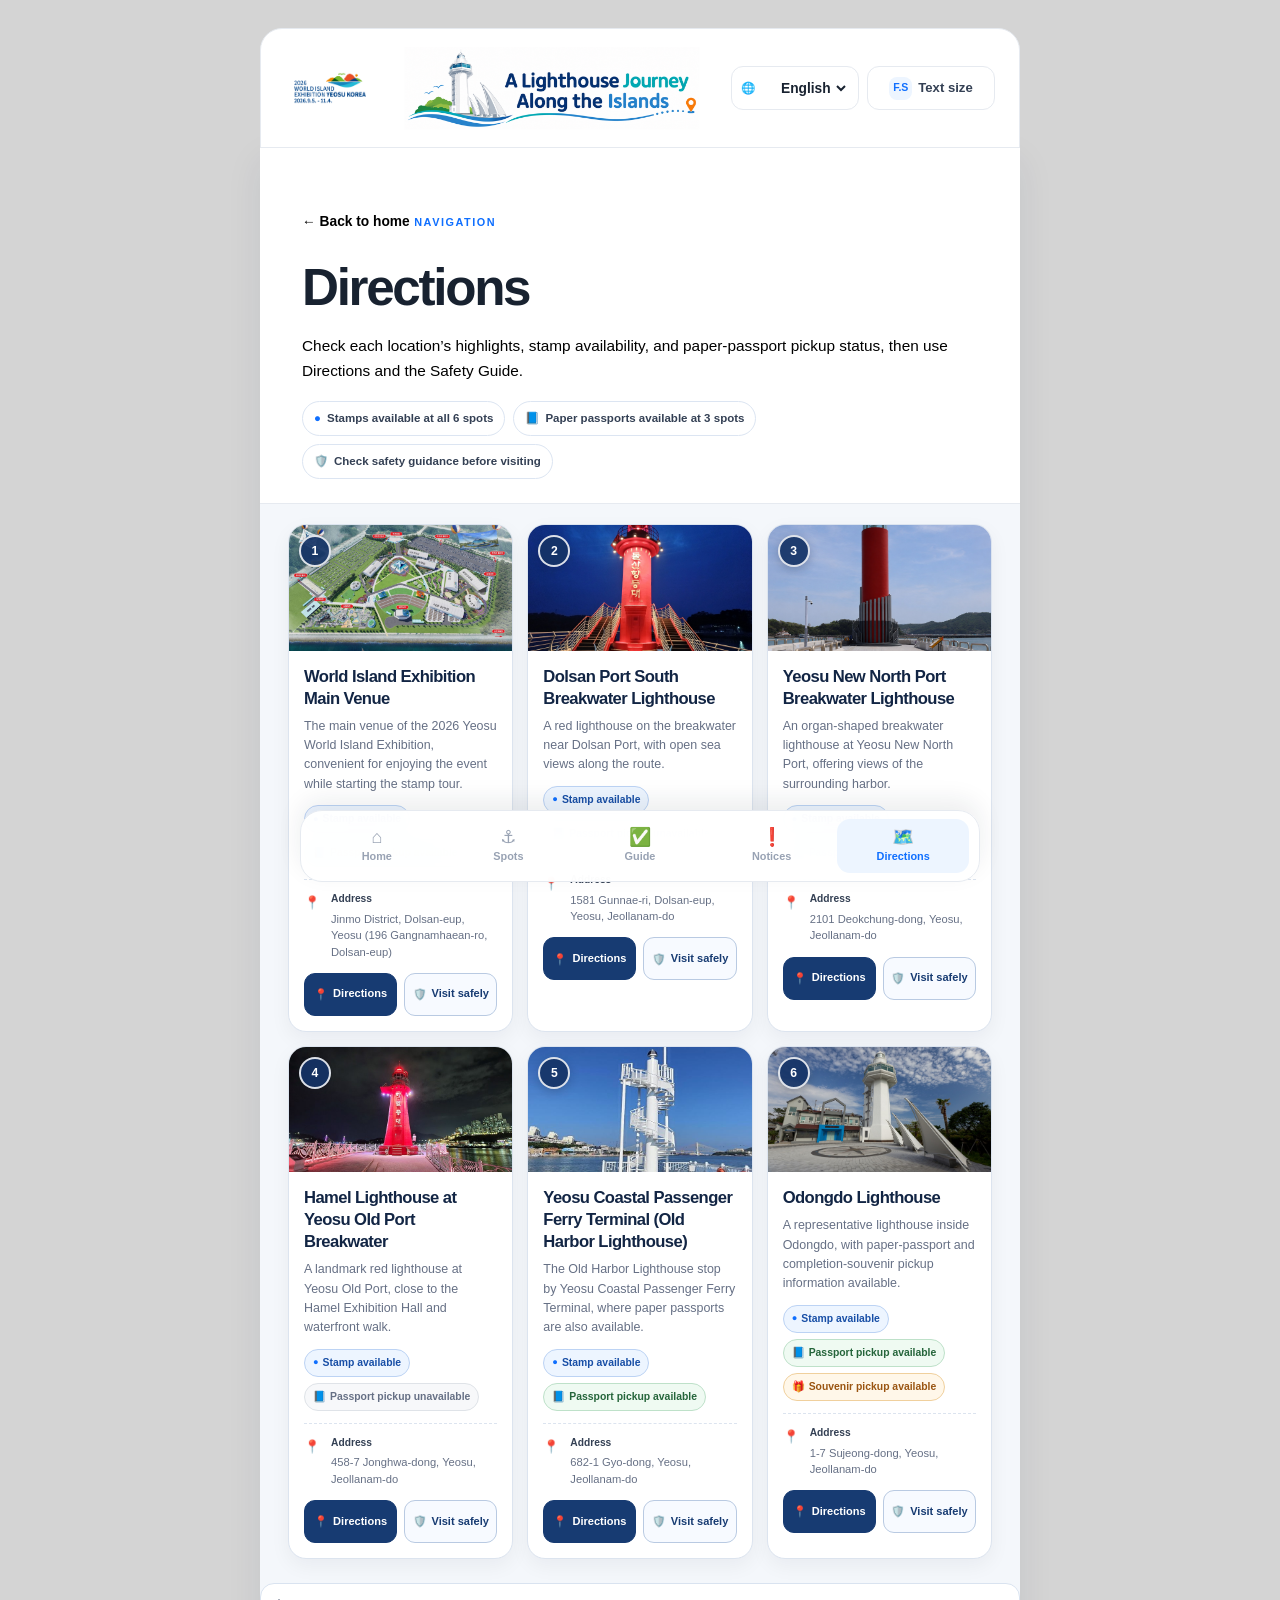
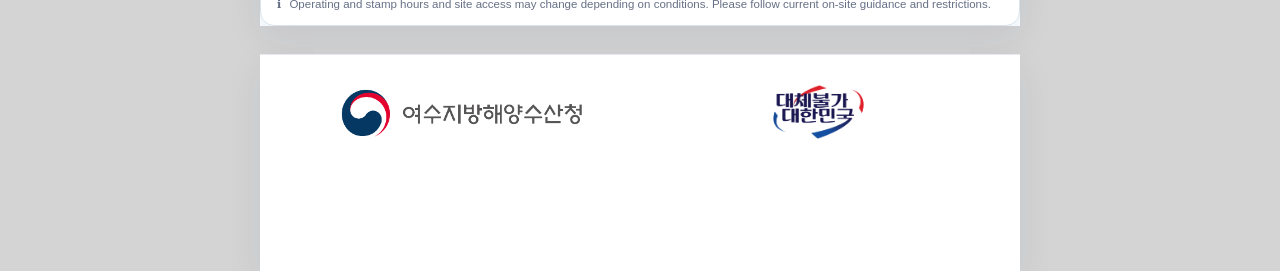
==== commit 03d322f1: "Add files via upload" ====
--- a/navigator.html
+++ b/navigator.html
@@ -57,13 +57,13 @@
               <span class="nav-status-badge nav-status-badge--yes"><span aria-hidden="true">📘</span><strong data-i18n="passportAvailable"></strong></span>
             </div>
             <div class="nav-place-card__address">
-              <span aria-hidden="true">🗺️</span>
+              <span aria-hidden="true">📍</span>
               <div><strong data-i18n="addressLabel">주소</strong><p data-i18n="addr1"></p></div>
             </div>
             <div class="nav-place-card__actions">
               <button class="nav-place-action nav-place-action--route" type="button"
                 data-map-choice data-kakao-url="https://kko.to/amOU0Bda1K" data-naver-url="https://naver.me/xgN2xpvD" data-google-url="https://maps.app.goo.gl/Ly53CxKWRduVrEa26"
-                data-query="2026 여수세계섬박람회 주전시관 돌산 진모지구" data-title-key="loc1"><span aria-hidden="true">🗺️</span><strong data-i18n="findRoute">길찾기</strong></button>
+                data-query="2026 여수세계섬박람회 주전시관 돌산 진모지구" data-title-key="loc1"><span aria-hidden="true">📍</span><strong data-i18n="findRoute">길찾기</strong></button>
               <button class="nav-place-action nav-place-action--safe" type="button" data-safety-guide
                 data-title-key="loc1" data-safety-key="safe1"><span aria-hidden="true">🛡️</span><strong data-i18n="visitSafely">안전하게 방문하기</strong></button>
             </div>
@@ -82,13 +82,13 @@
               <span class="nav-status-badge nav-status-badge--no"><span aria-hidden="true">📘</span><strong data-i18n="passportUnavailable"></strong></span>
             </div>
             <div class="nav-place-card__address">
-              <span aria-hidden="true">🗺️</span>
+              <span aria-hidden="true">📍</span>
               <div><strong data-i18n="addressLabel">주소</strong><p data-i18n="addr2"></p></div>
             </div>
             <div class="nav-place-card__actions">
               <button class="nav-place-action nav-place-action--route" type="button"
                 data-map-choice data-kakao-url="https://kko.to/vy3U2Gr7LW" data-naver-url="https://naver.me/x3HeuIzG" data-google-url="https://maps.app.goo.gl/JdUj517x11EHz7at6"
-                data-query="전남 여수시 돌산항남방파제등대" data-title-key="loc2"><span aria-hidden="true">🗺️</span><strong data-i18n="findRoute">길찾기</strong></button>
+                data-query="전남 여수시 돌산항남방파제등대" data-title-key="loc2"><span aria-hidden="true">📍</span><strong data-i18n="findRoute">길찾기</strong></button>
               <button class="nav-place-action nav-place-action--safe" type="button" data-safety-guide
                 data-title-key="loc2" data-safety-key="safe2"><span aria-hidden="true">🛡️</span><strong data-i18n="visitSafely">안전하게 방문하기</strong></button>
             </div>
@@ -107,13 +107,13 @@
               <span class="nav-status-badge nav-status-badge--no"><span aria-hidden="true">📘</span><strong data-i18n="passportUnavailable"></strong></span>
             </div>
             <div class="nav-place-card__address">
-              <span aria-hidden="true">🗺️</span>
+              <span aria-hidden="true">📍</span>
               <div><strong data-i18n="addressLabel">주소</strong><p data-i18n="addr3"></p></div>
             </div>
             <div class="nav-place-card__actions">
               <button class="nav-place-action nav-place-action--route" type="button"
                 data-map-choice data-kakao-url="https://kko.to/wto4YJnN1u" data-naver-url="https://naver.me/G8fBIn9X" data-google-url="https://maps.app.goo.gl/259qPGSREyoERhuL6"
-                data-query="전남 여수시 여수신북항방파제등대" data-title-key="loc3"><span aria-hidden="true">🗺️</span><strong data-i18n="findRoute">길찾기</strong></button>
+                data-query="전남 여수시 여수신북항방파제등대" data-title-key="loc3"><span aria-hidden="true">📍</span><strong data-i18n="findRoute">길찾기</strong></button>
               <button class="nav-place-action nav-place-action--safe" type="button" data-safety-guide
                 data-title-key="loc3" data-safety-key="safe3"><span aria-hidden="true">🛡️</span><strong data-i18n="visitSafely">안전하게 방문하기</strong></button>
             </div>
@@ -132,13 +132,13 @@
               <span class="nav-status-badge nav-status-badge--no"><span aria-hidden="true">📘</span><strong data-i18n="passportUnavailable"></strong></span>
             </div>
             <div class="nav-place-card__address">
-              <span aria-hidden="true">🗺️</span>
+              <span aria-hidden="true">📍</span>
               <div><strong data-i18n="addressLabel">주소</strong><p data-i18n="addr4"></p></div>
             </div>
             <div class="nav-place-card__actions">
               <button class="nav-place-action nav-place-action--route" type="button"
                 data-map-choice data-kakao-url="https://kko.to/TxDoI_19vd" data-naver-url="https://naver.me/x5GoLZUH" data-google-url="https://maps.app.goo.gl/F24qaDRRSX5vLb628"
-                data-query="전남 여수시 여수구항방파제 하멜등대" data-title-key="loc4"><span aria-hidden="true">🗺️</span><strong data-i18n="findRoute">길찾기</strong></button>
+                data-query="전남 여수시 여수구항방파제 하멜등대" data-title-key="loc4"><span aria-hidden="true">📍</span><strong data-i18n="findRoute">길찾기</strong></button>
               <button class="nav-place-action nav-place-action--safe" type="button" data-safety-guide
                 data-title-key="loc4" data-safety-key="safe4"><span aria-hidden="true">🛡️</span><strong data-i18n="visitSafely">안전하게 방문하기</strong></button>
             </div>
@@ -157,13 +157,13 @@
               <span class="nav-status-badge nav-status-badge--yes"><span aria-hidden="true">📘</span><strong data-i18n="passportAvailable"></strong></span>
             </div>
             <div class="nav-place-card__address">
-              <span aria-hidden="true">🗺️</span>
+              <span aria-hidden="true">📍</span>
               <div><strong data-i18n="addressLabel">주소</strong><p data-i18n="addr5"></p></div>
             </div>
             <div class="nav-place-card__actions">
               <button class="nav-place-action nav-place-action--route" type="button"
                 data-map-choice data-kakao-url="https://kko.to/DlhVWJBkNm" data-naver-url="https://naver.me/xKEUHQes" data-google-url="https://maps.app.goo.gl/nu5q4J39cWP3yvFu7"
-                data-query="전남 여수시 여수구항등대" data-title-key="loc5"><span aria-hidden="true">🗺️</span><strong data-i18n="findRoute">길찾기</strong></button>
+                data-query="전남 여수시 여수구항등대" data-title-key="loc5"><span aria-hidden="true">📍</span><strong data-i18n="findRoute">길찾기</strong></button>
               <button class="nav-place-action nav-place-action--safe" type="button" data-safety-guide
                 data-title-key="loc5" data-safety-key="safe5"><span aria-hidden="true">🛡️</span><strong data-i18n="visitSafely">안전하게 방문하기</strong></button>
             </div>
@@ -183,13 +183,13 @@
               <span class="nav-status-badge nav-status-badge--gift"><span aria-hidden="true">🎁</span><strong data-i18n="giftAvailable">기념품 수령 가능</strong></span>
             </div>
             <div class="nav-place-card__address">
-              <span aria-hidden="true">🗺️</span>
+              <span aria-hidden="true">📍</span>
               <div><strong data-i18n="addressLabel">주소</strong><p data-i18n="addr6"></p></div>
             </div>
             <div class="nav-place-card__actions">
               <button class="nav-place-action nav-place-action--route" type="button"
                 data-map-choice data-kakao-url="https://kko.to/uJh3fwNzpU" data-naver-url="https://naver.me/FnmraBPD" data-google-url="https://maps.app.goo.gl/HqZv8iDyBfsGEZZH8"
-                data-query="전남 여수시 오동도등대" data-title-key="loc6"><span aria-hidden="true">🗺️</span><strong data-i18n="findRoute">길찾기</strong></button>
+                data-query="전남 여수시 오동도등대" data-title-key="loc6"><span aria-hidden="true">📍</span><strong data-i18n="findRoute">길찾기</strong></button>
               <button class="nav-place-action nav-place-action--safe" type="button" data-safety-guide
                 data-title-key="loc6" data-safety-key="safe6"><span aria-hidden="true">🛡️</span><strong data-i18n="visitSafely">안전하게 방문하기</strong></button>
             </div>
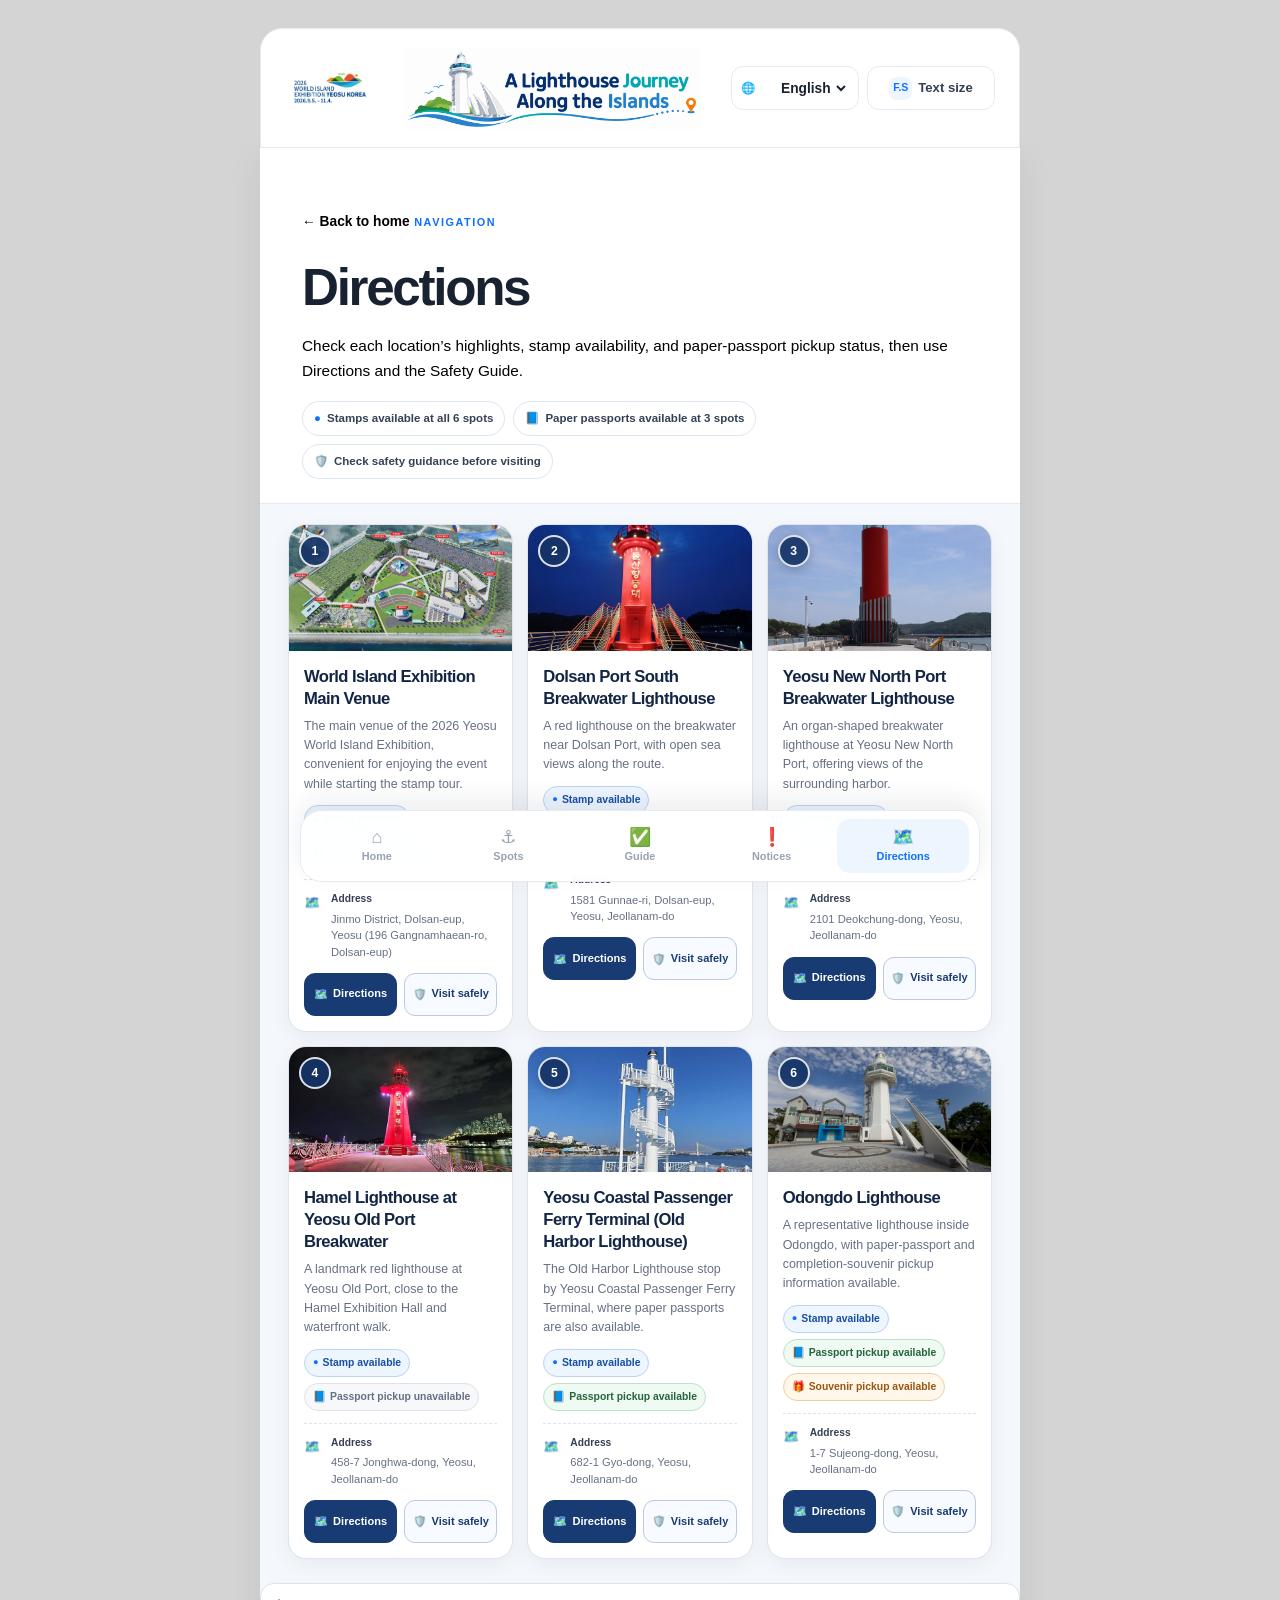
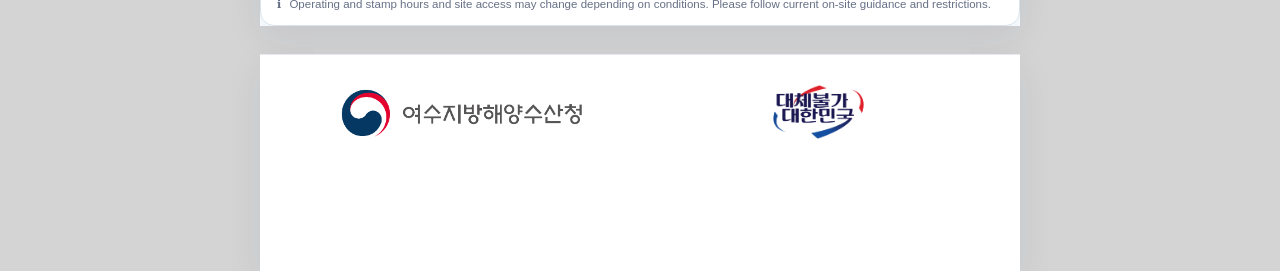
==== commit b1371043: "Add files via upload" ====
--- a/navigator.html
+++ b/navigator.html
@@ -57,13 +57,13 @@
               <span class="nav-status-badge nav-status-badge--yes"><span aria-hidden="true">📘</span><strong data-i18n="passportAvailable"></strong></span>
             </div>
             <div class="nav-place-card__address">
-              <span aria-hidden="true">📍</span>
+              <span aria-hidden="true">🗺️</span>
               <div><strong data-i18n="addressLabel">주소</strong><p data-i18n="addr1"></p></div>
             </div>
             <div class="nav-place-card__actions">
               <button class="nav-place-action nav-place-action--route" type="button"
                 data-map-choice data-kakao-url="https://kko.to/amOU0Bda1K" data-naver-url="https://naver.me/xgN2xpvD" data-google-url="https://maps.app.goo.gl/Ly53CxKWRduVrEa26"
-                data-query="2026 여수세계섬박람회 주전시관 돌산 진모지구" data-title-key="loc1"><span aria-hidden="true">📍</span><strong data-i18n="findRoute">길찾기</strong></button>
+                data-query="2026 여수세계섬박람회 주전시관 돌산 진모지구" data-title-key="loc1"><span aria-hidden="true">🗺️</span><strong data-i18n="findRoute">길찾기</strong></button>
               <button class="nav-place-action nav-place-action--safe" type="button" data-safety-guide
                 data-title-key="loc1" data-safety-key="safe1"><span aria-hidden="true">🛡️</span><strong data-i18n="visitSafely">안전하게 방문하기</strong></button>
             </div>
@@ -82,13 +82,13 @@
               <span class="nav-status-badge nav-status-badge--no"><span aria-hidden="true">📘</span><strong data-i18n="passportUnavailable"></strong></span>
             </div>
             <div class="nav-place-card__address">
-              <span aria-hidden="true">📍</span>
+              <span aria-hidden="true">🗺️</span>
               <div><strong data-i18n="addressLabel">주소</strong><p data-i18n="addr2"></p></div>
             </div>
             <div class="nav-place-card__actions">
               <button class="nav-place-action nav-place-action--route" type="button"
                 data-map-choice data-kakao-url="https://kko.to/vy3U2Gr7LW" data-naver-url="https://naver.me/x3HeuIzG" data-google-url="https://maps.app.goo.gl/JdUj517x11EHz7at6"
-                data-query="전남 여수시 돌산항남방파제등대" data-title-key="loc2"><span aria-hidden="true">📍</span><strong data-i18n="findRoute">길찾기</strong></button>
+                data-query="전남 여수시 돌산항남방파제등대" data-title-key="loc2"><span aria-hidden="true">🗺️</span><strong data-i18n="findRoute">길찾기</strong></button>
               <button class="nav-place-action nav-place-action--safe" type="button" data-safety-guide
                 data-title-key="loc2" data-safety-key="safe2"><span aria-hidden="true">🛡️</span><strong data-i18n="visitSafely">안전하게 방문하기</strong></button>
             </div>
@@ -107,13 +107,13 @@
               <span class="nav-status-badge nav-status-badge--no"><span aria-hidden="true">📘</span><strong data-i18n="passportUnavailable"></strong></span>
             </div>
             <div class="nav-place-card__address">
-              <span aria-hidden="true">📍</span>
+              <span aria-hidden="true">🗺️</span>
               <div><strong data-i18n="addressLabel">주소</strong><p data-i18n="addr3"></p></div>
             </div>
             <div class="nav-place-card__actions">
               <button class="nav-place-action nav-place-action--route" type="button"
                 data-map-choice data-kakao-url="https://kko.to/wto4YJnN1u" data-naver-url="https://naver.me/G8fBIn9X" data-google-url="https://maps.app.goo.gl/259qPGSREyoERhuL6"
-                data-query="전남 여수시 여수신북항방파제등대" data-title-key="loc3"><span aria-hidden="true">📍</span><strong data-i18n="findRoute">길찾기</strong></button>
+                data-query="전남 여수시 여수신북항방파제등대" data-title-key="loc3"><span aria-hidden="true">🗺️</span><strong data-i18n="findRoute">길찾기</strong></button>
               <button class="nav-place-action nav-place-action--safe" type="button" data-safety-guide
                 data-title-key="loc3" data-safety-key="safe3"><span aria-hidden="true">🛡️</span><strong data-i18n="visitSafely">안전하게 방문하기</strong></button>
             </div>
@@ -132,13 +132,13 @@
               <span class="nav-status-badge nav-status-badge--no"><span aria-hidden="true">📘</span><strong data-i18n="passportUnavailable"></strong></span>
             </div>
             <div class="nav-place-card__address">
-              <span aria-hidden="true">📍</span>
+              <span aria-hidden="true">🗺️</span>
               <div><strong data-i18n="addressLabel">주소</strong><p data-i18n="addr4"></p></div>
             </div>
             <div class="nav-place-card__actions">
               <button class="nav-place-action nav-place-action--route" type="button"
                 data-map-choice data-kakao-url="https://kko.to/TxDoI_19vd" data-naver-url="https://naver.me/x5GoLZUH" data-google-url="https://maps.app.goo.gl/F24qaDRRSX5vLb628"
-                data-query="전남 여수시 여수구항방파제 하멜등대" data-title-key="loc4"><span aria-hidden="true">📍</span><strong data-i18n="findRoute">길찾기</strong></button>
+                data-query="전남 여수시 여수구항방파제 하멜등대" data-title-key="loc4"><span aria-hidden="true">🗺️</span><strong data-i18n="findRoute">길찾기</strong></button>
               <button class="nav-place-action nav-place-action--safe" type="button" data-safety-guide
                 data-title-key="loc4" data-safety-key="safe4"><span aria-hidden="true">🛡️</span><strong data-i18n="visitSafely">안전하게 방문하기</strong></button>
             </div>
@@ -157,13 +157,13 @@
               <span class="nav-status-badge nav-status-badge--yes"><span aria-hidden="true">📘</span><strong data-i18n="passportAvailable"></strong></span>
             </div>
             <div class="nav-place-card__address">
-              <span aria-hidden="true">📍</span>
+              <span aria-hidden="true">🗺️</span>
               <div><strong data-i18n="addressLabel">주소</strong><p data-i18n="addr5"></p></div>
             </div>
             <div class="nav-place-card__actions">
               <button class="nav-place-action nav-place-action--route" type="button"
                 data-map-choice data-kakao-url="https://kko.to/DlhVWJBkNm" data-naver-url="https://naver.me/xKEUHQes" data-google-url="https://maps.app.goo.gl/nu5q4J39cWP3yvFu7"
-                data-query="전남 여수시 여수구항등대" data-title-key="loc5"><span aria-hidden="true">📍</span><strong data-i18n="findRoute">길찾기</strong></button>
+                data-query="전남 여수시 여수구항등대" data-title-key="loc5"><span aria-hidden="true">🗺️</span><strong data-i18n="findRoute">길찾기</strong></button>
               <button class="nav-place-action nav-place-action--safe" type="button" data-safety-guide
                 data-title-key="loc5" data-safety-key="safe5"><span aria-hidden="true">🛡️</span><strong data-i18n="visitSafely">안전하게 방문하기</strong></button>
             </div>
@@ -183,13 +183,13 @@
               <span class="nav-status-badge nav-status-badge--gift"><span aria-hidden="true">🎁</span><strong data-i18n="giftAvailable">기념품 수령 가능</strong></span>
             </div>
             <div class="nav-place-card__address">
-              <span aria-hidden="true">📍</span>
+              <span aria-hidden="true">🗺️</span>
               <div><strong data-i18n="addressLabel">주소</strong><p data-i18n="addr6"></p></div>
             </div>
             <div class="nav-place-card__actions">
               <button class="nav-place-action nav-place-action--route" type="button"
                 data-map-choice data-kakao-url="https://kko.to/uJh3fwNzpU" data-naver-url="https://naver.me/FnmraBPD" data-google-url="https://maps.app.goo.gl/HqZv8iDyBfsGEZZH8"
-                data-query="전남 여수시 오동도등대" data-title-key="loc6"><span aria-hidden="true">📍</span><strong data-i18n="findRoute">길찾기</strong></button>
+                data-query="전남 여수시 오동도등대" data-title-key="loc6"><span aria-hidden="true">🗺️</span><strong data-i18n="findRoute">길찾기</strong></button>
               <button class="nav-place-action nav-place-action--safe" type="button" data-safety-guide
                 data-title-key="loc6" data-safety-key="safe6"><span aria-hidden="true">🛡️</span><strong data-i18n="visitSafely">안전하게 방문하기</strong></button>
             </div>
--- a/assets/style.css
+++ b/assets/style.css
@@ -1842,3 +1842,79 @@
   border-color: #e5484d;
   box-shadow: 0 0 0 3px rgba(229, 72, 77, .1);
 }
+
+
+/* ===== 스탬프 명소 전체 위치도 버튼 + 팝업 ===== */
+.dashboard-title-row--with-action { flex-wrap: wrap; }
+.stamp-overview-button {
+  margin-left: auto;
+  min-height: 40px;
+  padding: 8px 12px;
+  display: inline-flex;
+  align-items: center;
+  justify-content: center;
+  gap: 6px;
+  border: 1px solid #b9cae2;
+  border-radius: 12px;
+  color: #173b72;
+  background: #f7faff;
+  cursor: pointer;
+  font: inherit;
+  font-size: .72rem;
+  line-height: 1.2;
+  transition: transform .15s ease, box-shadow .15s ease, background .15s ease;
+}
+.stamp-overview-button strong { font-weight: 850; }
+.stamp-overview-button:hover,
+.stamp-overview-button:focus-visible { transform: translateY(-1px); background: #edf5ff; box-shadow: 0 6px 14px rgba(16,24,40,.08); }
+
+.location-overview-dialog {
+  width: min(calc(100% - 24px), 760px);
+  max-height: 92vh;
+  padding: 0;
+  overflow: hidden;
+  border: 0;
+  border-radius: 22px;
+  color: var(--text);
+  background: #fff;
+  box-shadow: 0 24px 70px rgba(16,24,40,.3);
+}
+.location-overview-dialog::backdrop { background: rgba(16,24,40,.62); backdrop-filter: blur(3px); }
+.location-overview-dialog__top {
+  padding: 15px 17px;
+  display: flex;
+  align-items: center;
+  justify-content: space-between;
+  gap: 14px;
+  border-bottom: 1px solid var(--line);
+}
+.location-overview-dialog__top p { margin: 0 0 2px; color: var(--primary); font-size: .64rem; font-weight: 900; letter-spacing: .13em; }
+.location-overview-dialog__top h2 { margin: 0; font-size: 1.08rem; line-height: 1.3; }
+.location-overview-dialog__close {
+  width: 38px; height: 38px; flex: 0 0 38px;
+  border: 0; border-radius: 50%; background: #f0f3f7; color: #475467;
+  cursor: pointer; font-size: 1.5rem; line-height: 1;
+}
+.location-overview-dialog__media {
+  max-height: 70vh;
+  overflow: auto;
+  background: #e9eef5;
+  -webkit-overflow-scrolling: touch;
+}
+.location-overview-dialog__media img {
+  width: 100%;
+  height: auto;
+  display: block;
+  background: #fff;
+}
+.location-overview-dialog__help { margin: 0; padding: 10px 16px 0; color: #667085; font-size: .72rem; line-height: 1.45; text-align: center; }
+.location-overview-dialog__bottom-close {
+  width: calc(100% - 32px); min-height: 45px; margin: 12px 16px 16px;
+  border: 0; border-radius: 13px; color: #fff; background: #173b72; cursor: pointer; font-weight: 850;
+}
+
+@media (max-width: 420px) {
+  .stamp-overview-button { margin-left: 50px; }
+  .location-overview-dialog { width: calc(100% - 16px); border-radius: 18px; }
+  .location-overview-dialog__media { max-height: 72vh; }
+}
